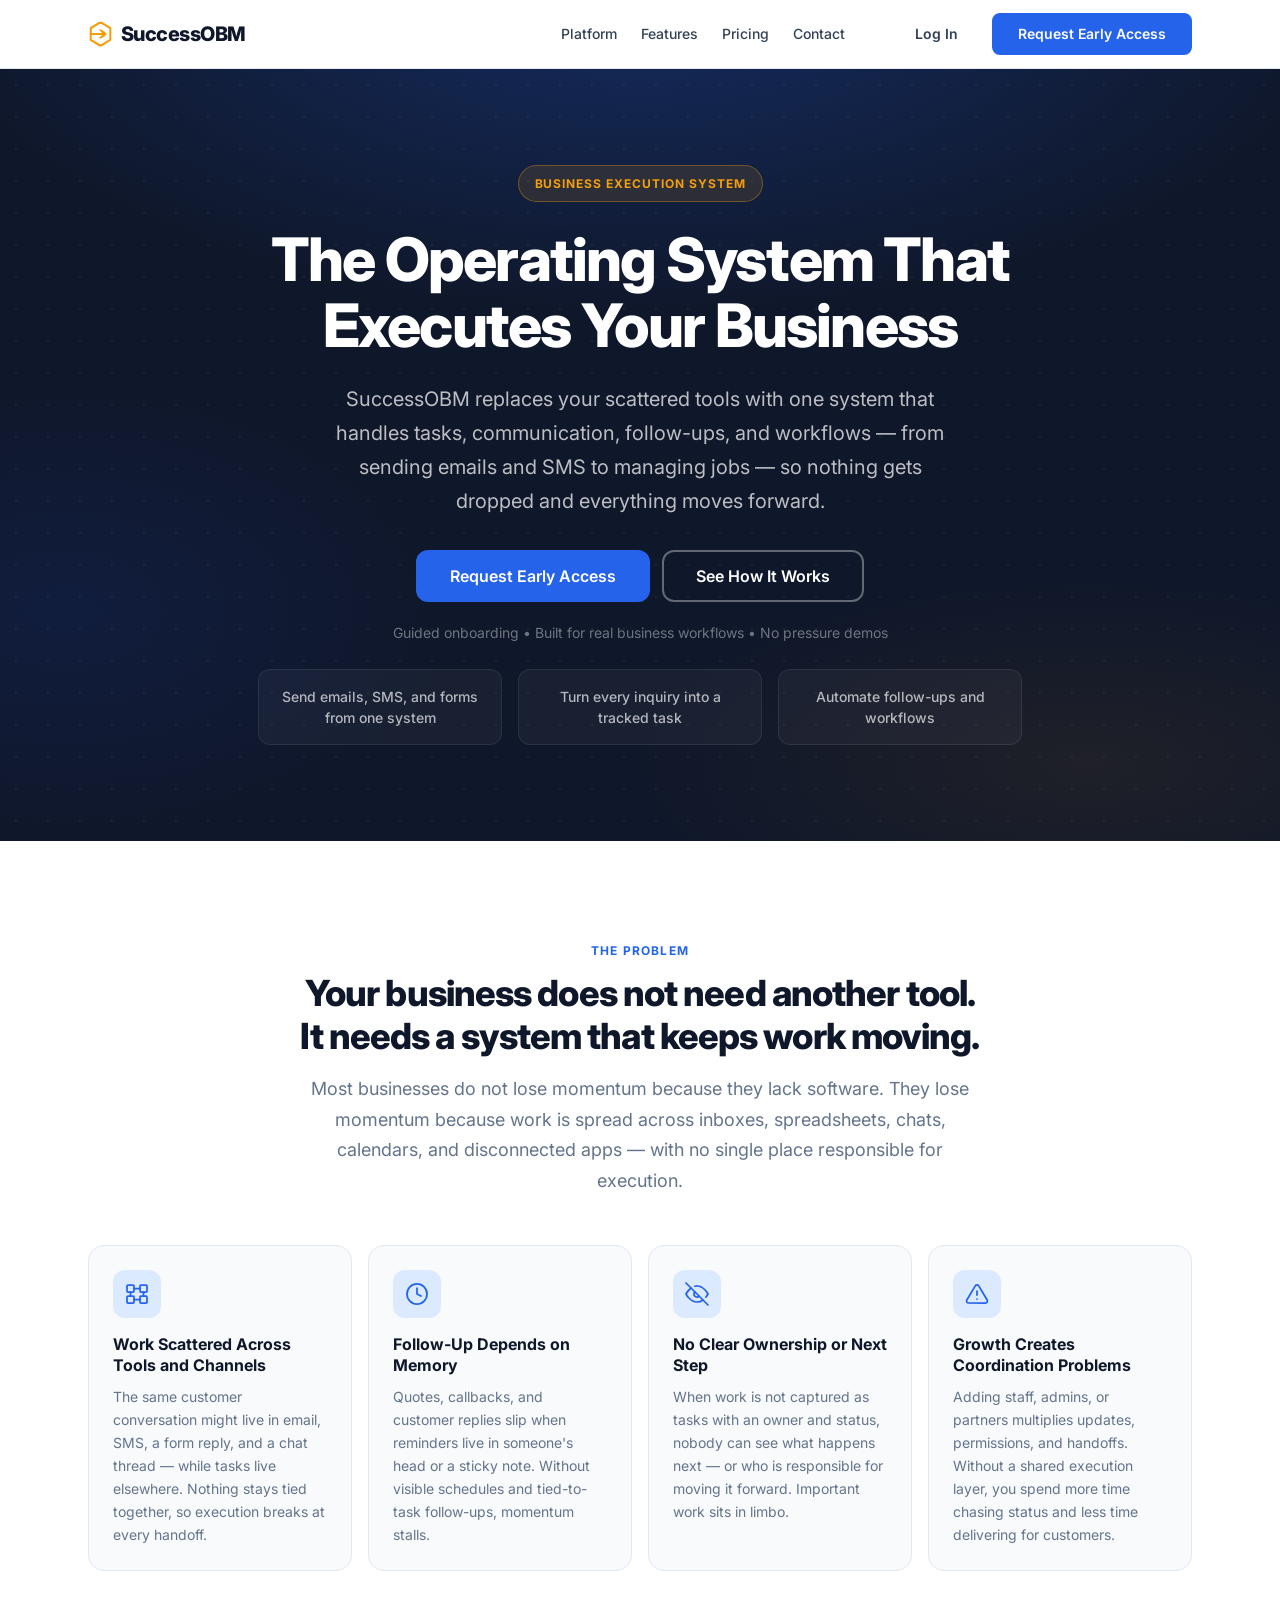
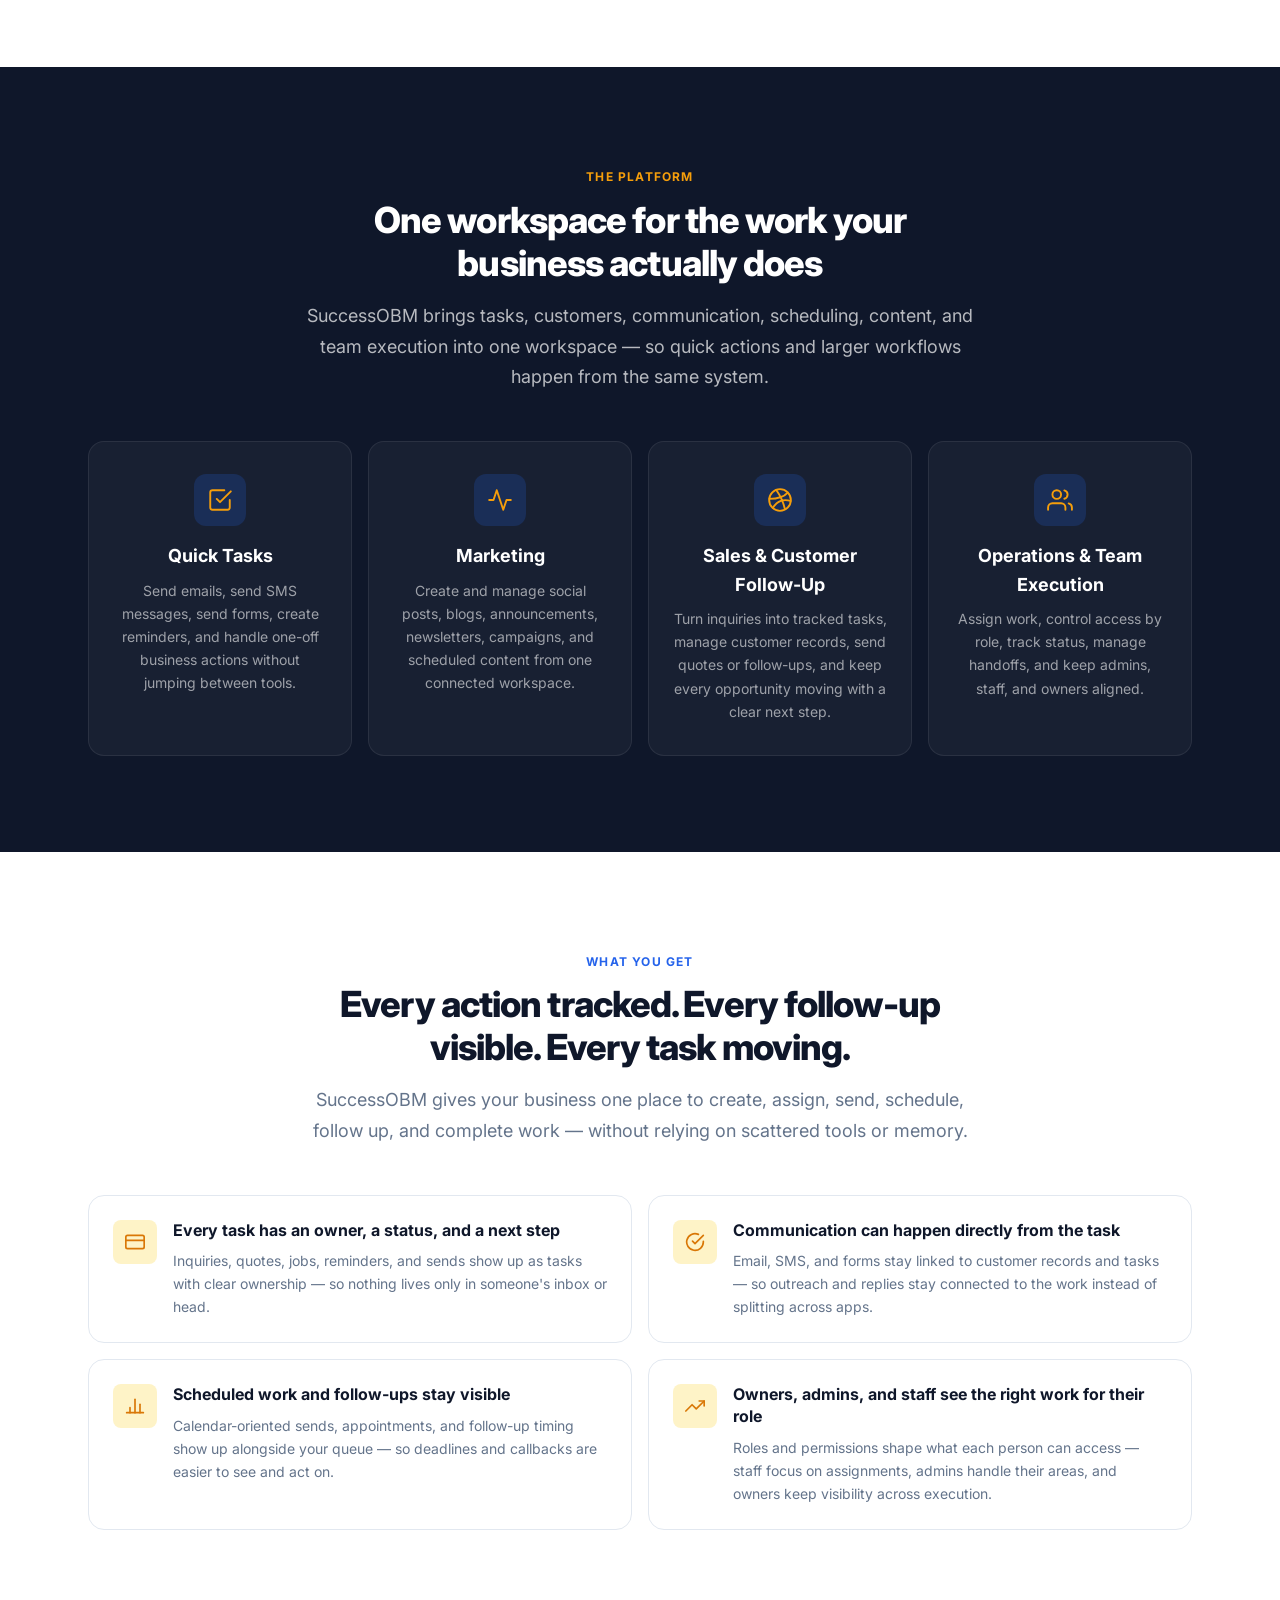
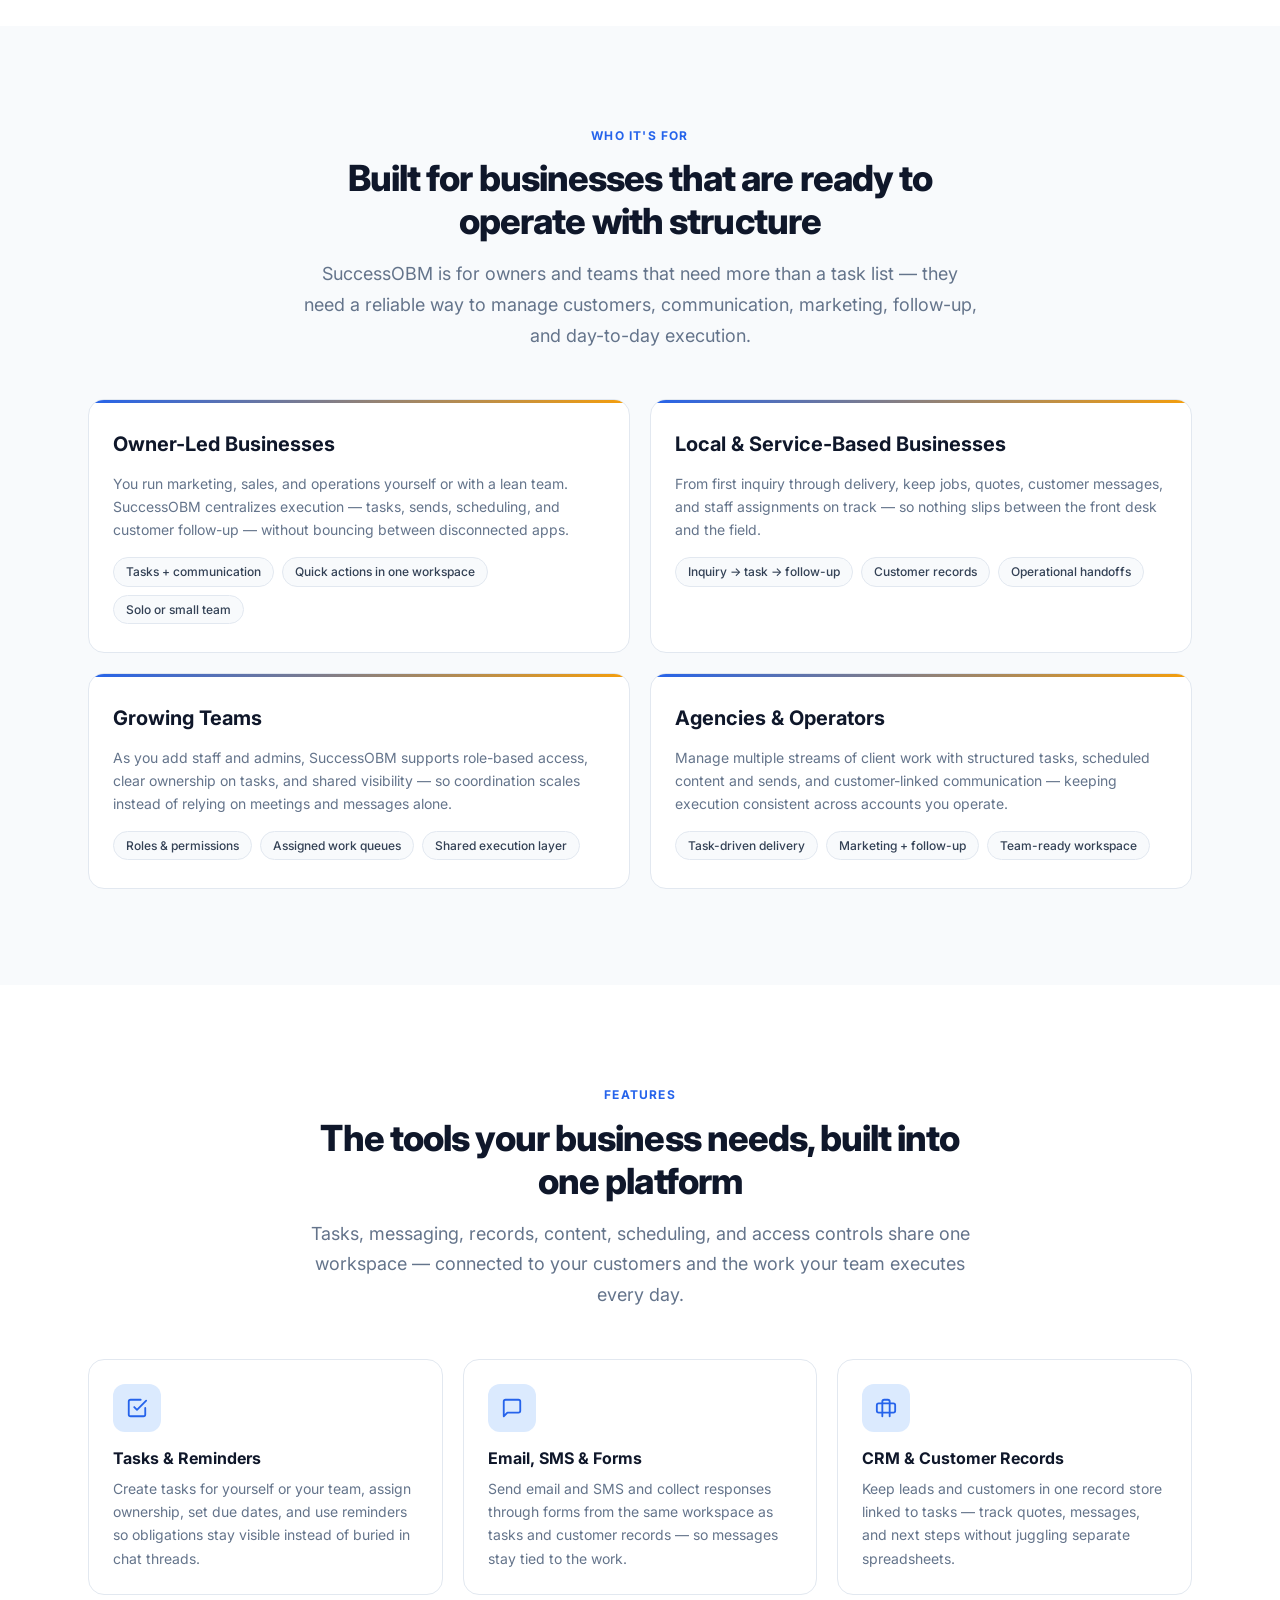
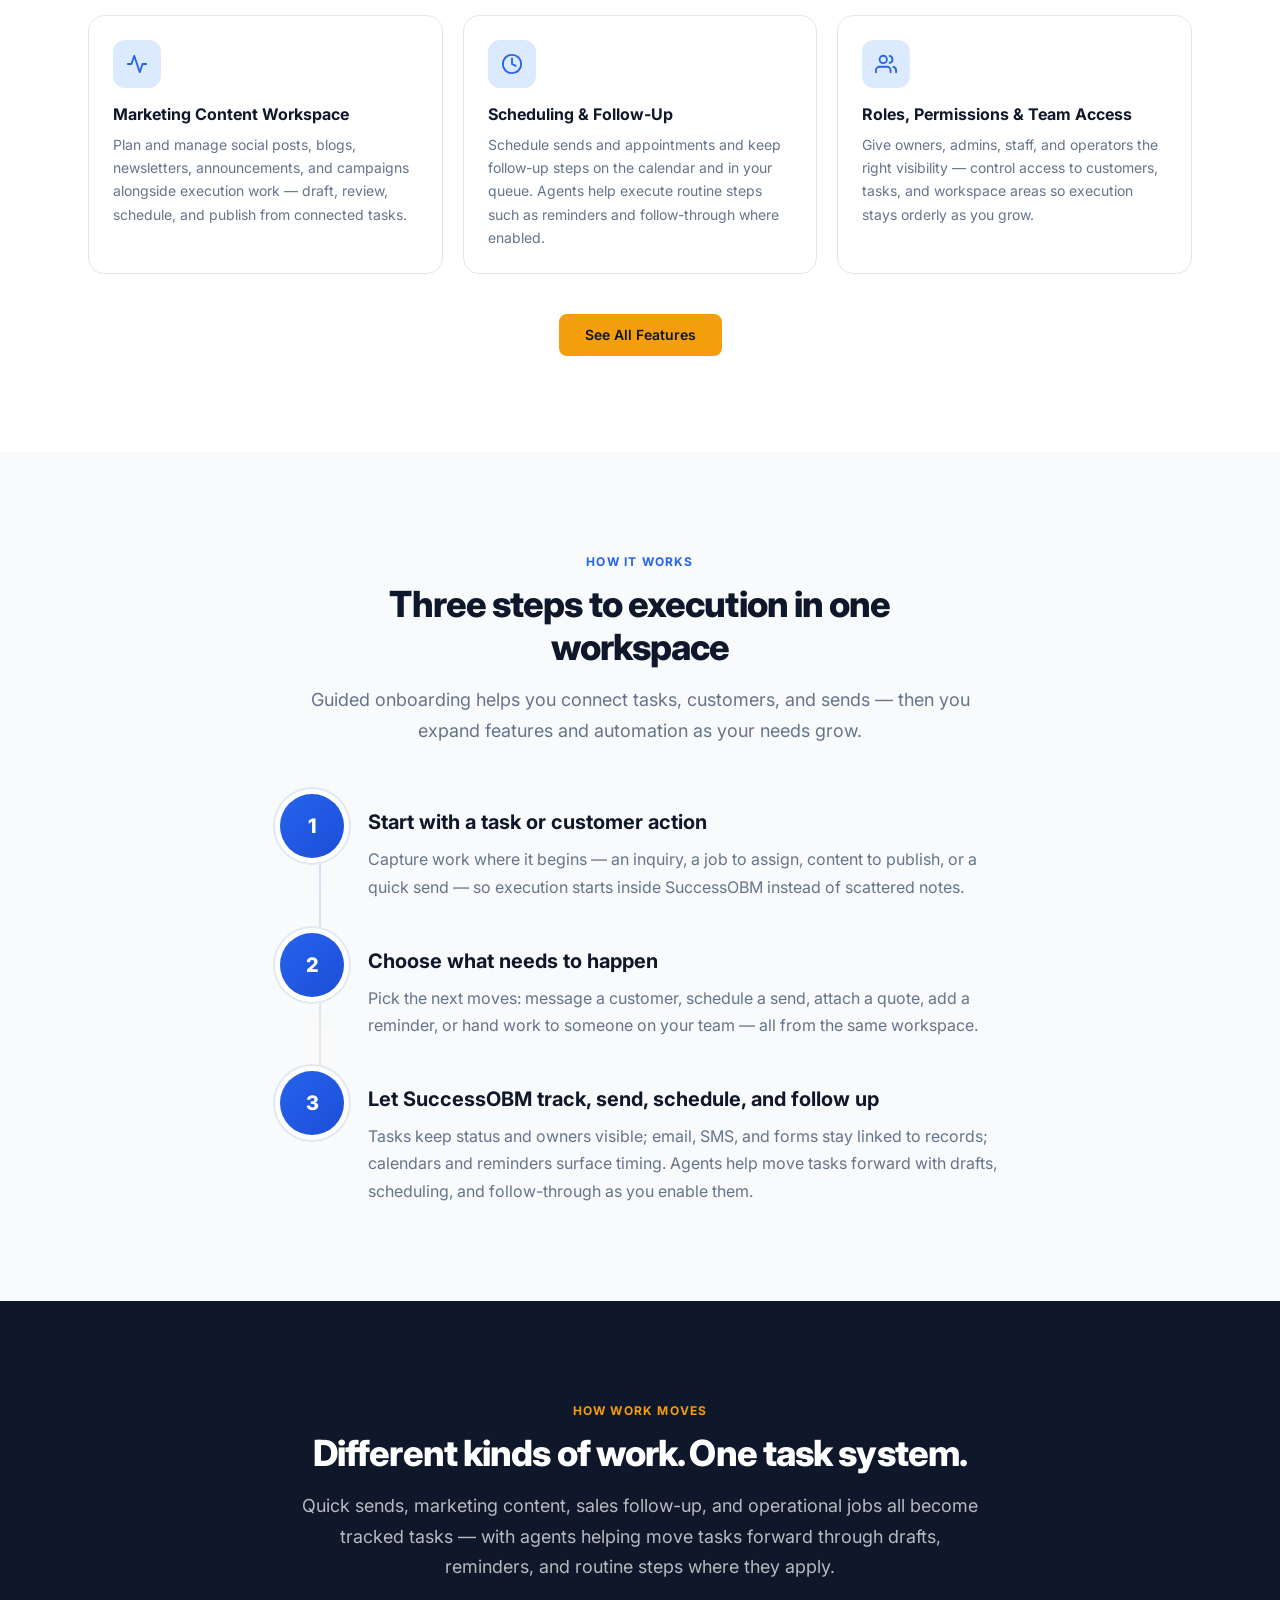
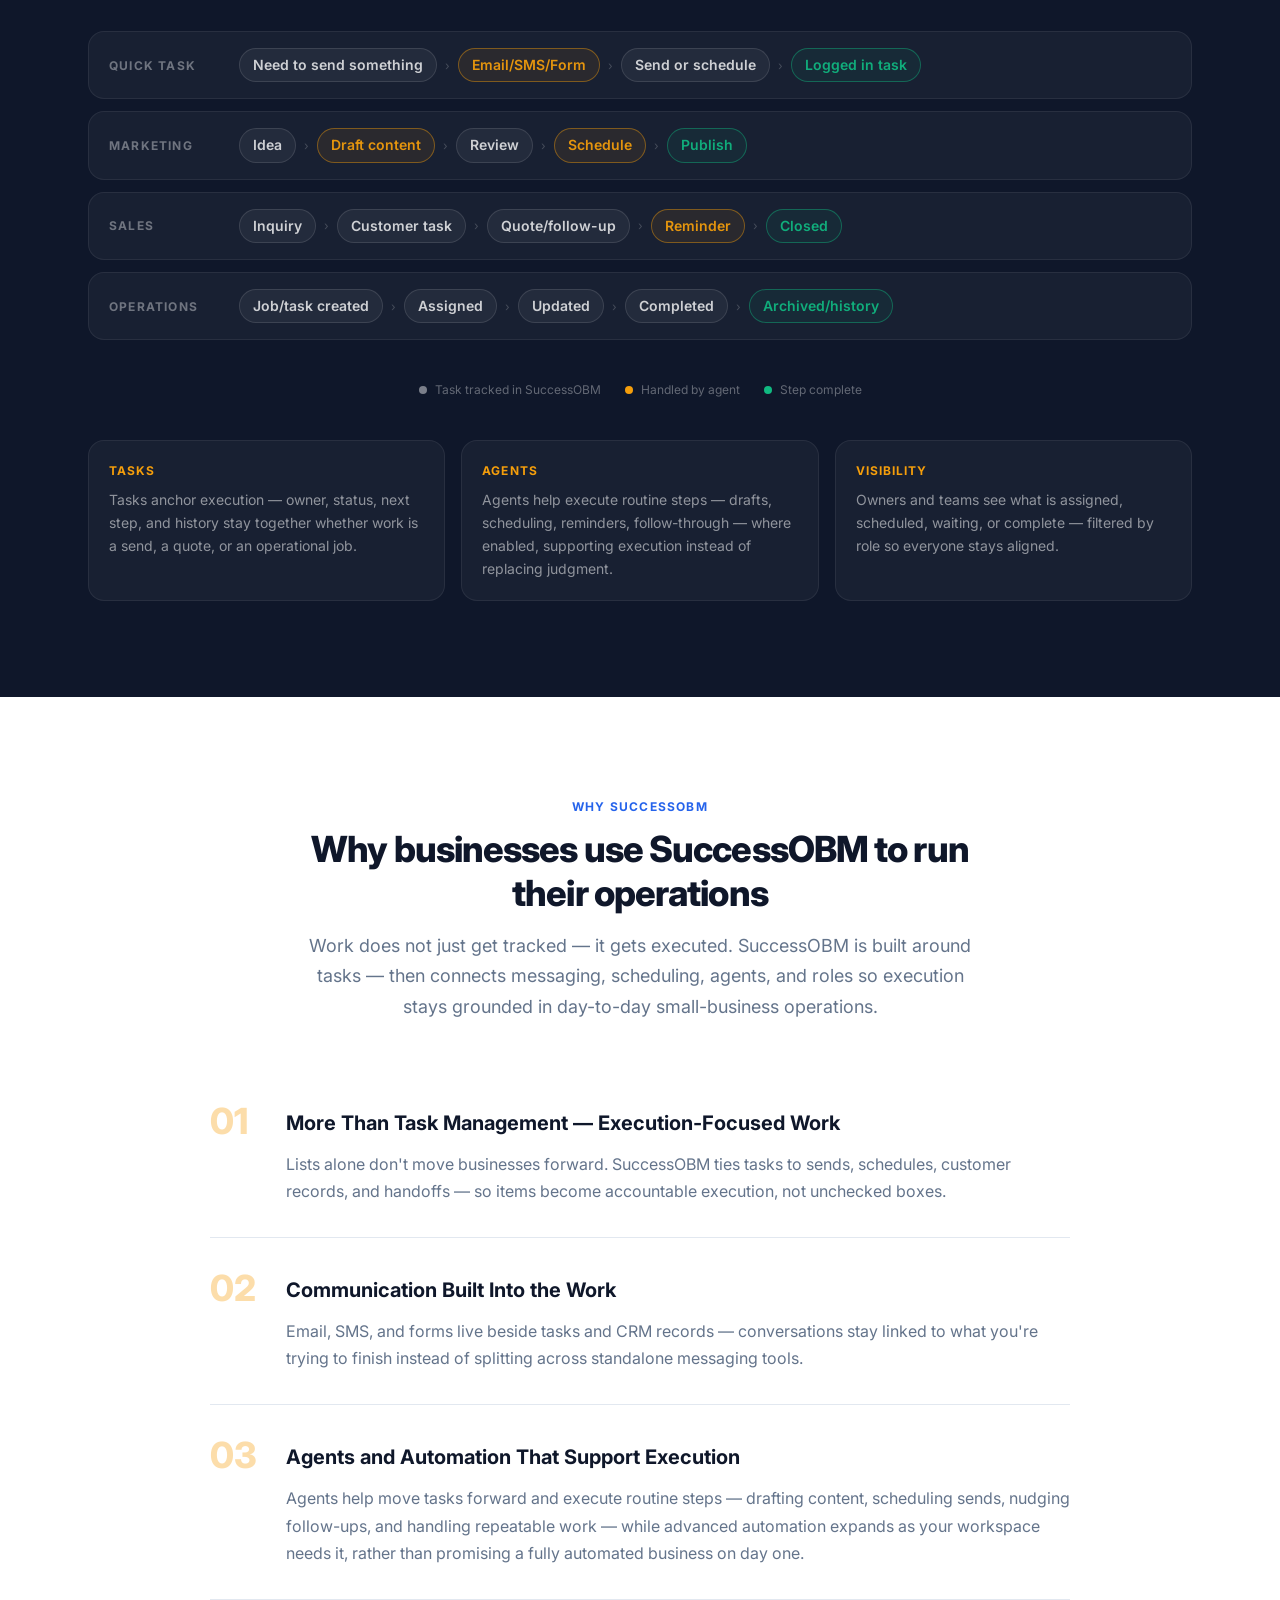
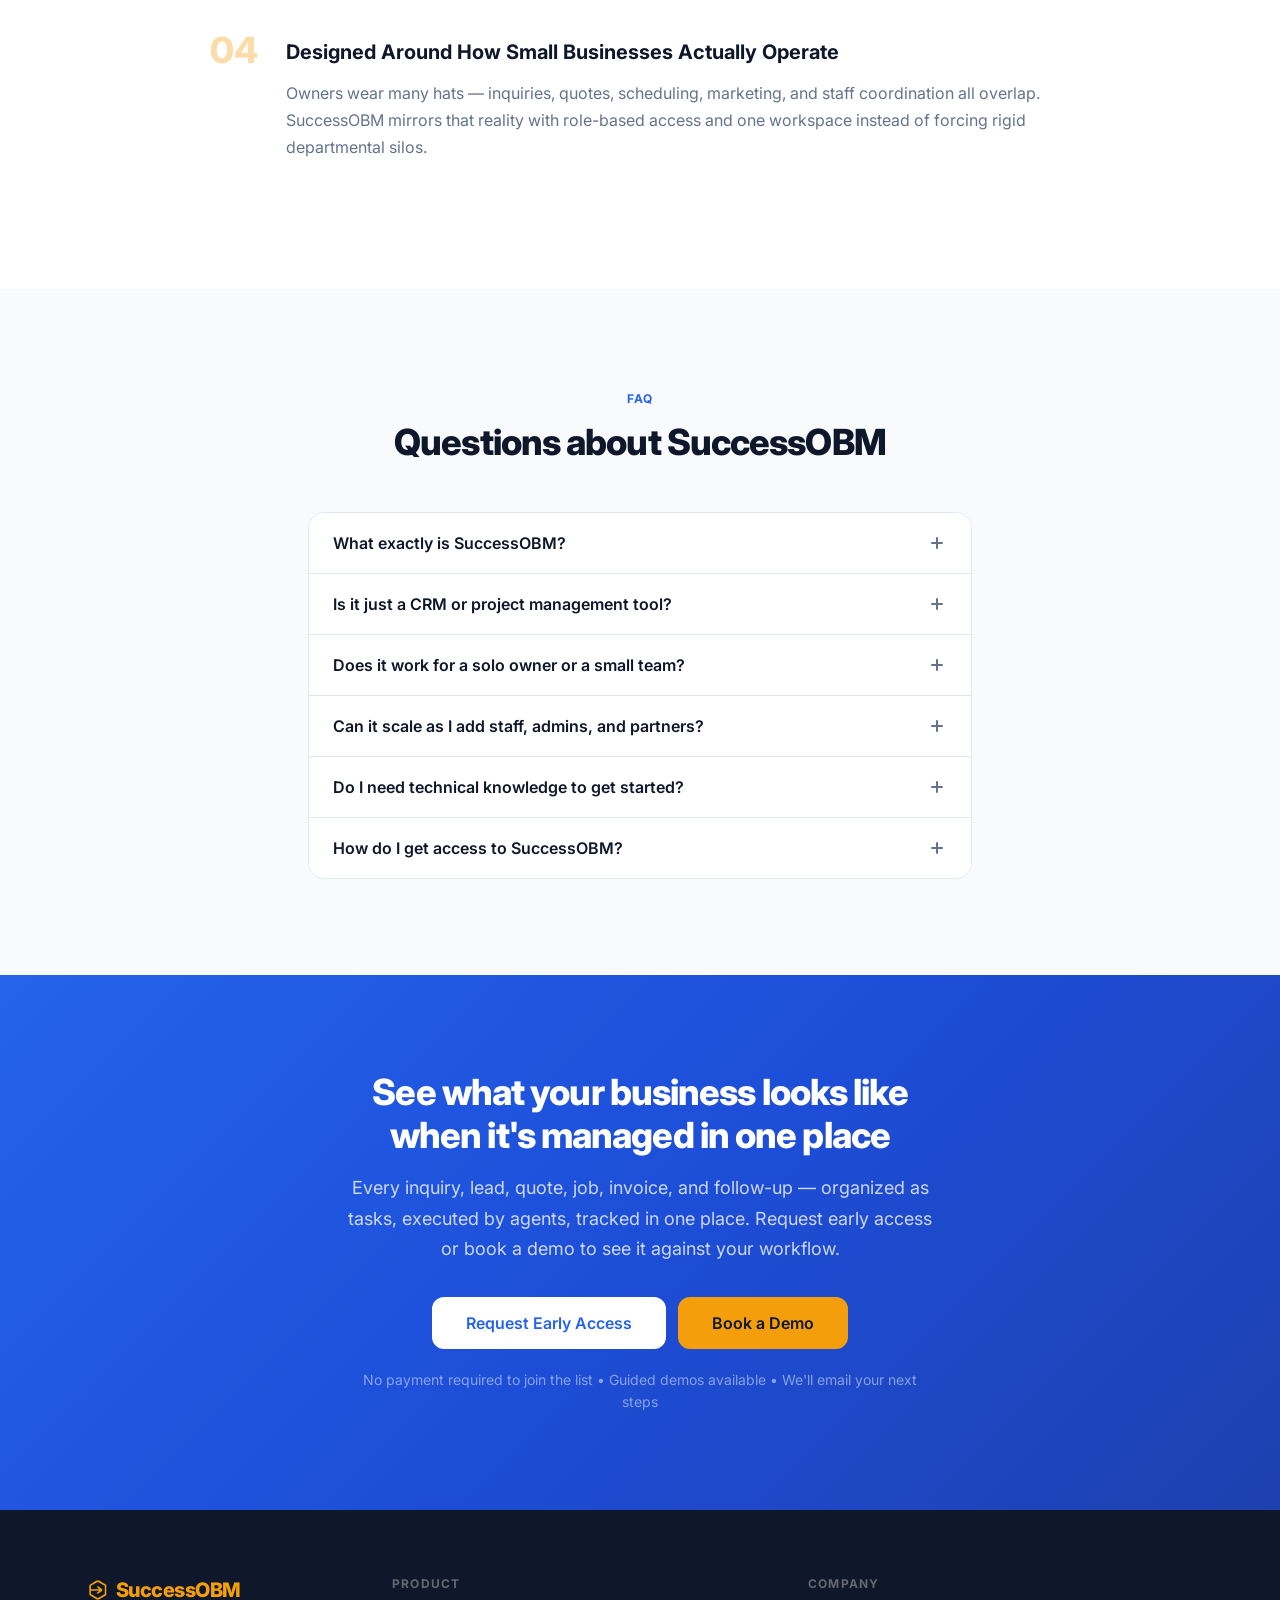
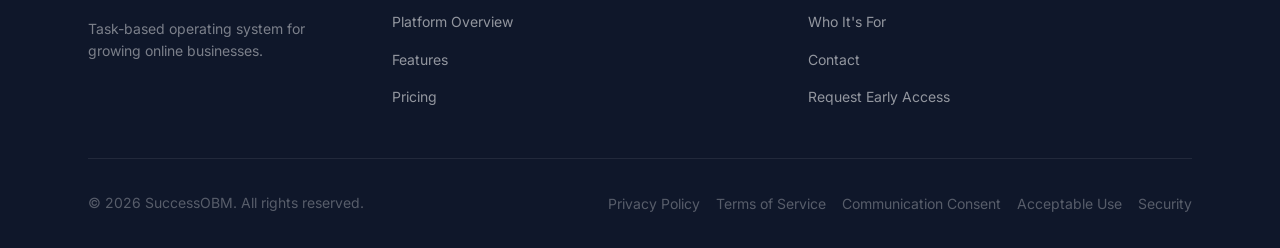
==== index.html @ da23707f "Align homepage with business execution positioning" ====
<!DOCTYPE html>
<html lang="en">
<head>
  <meta charset="UTF-8">
  <meta name="viewport" content="width=device-width, initial-scale=1.0">

  <title>SuccessOBM | Business Execution System</title>
  <meta name="description" content="SuccessOBM is a business execution system for growing businesses. Manage tasks, customers, email, SMS, forms, marketing, follow-ups, scheduling, and team workflows in one connected workspace.">
  <meta name="robots" content="index, follow">
  <link rel="canonical" href="https://successobm.com/">

  <meta property="og:type"        content="website">
  <meta property="og:site_name"   content="SuccessOBM">
  <meta property="og:url"         content="https://successobm.com/">
  <meta property="og:title"       content="SuccessOBM | Business Execution System">
  <meta property="og:description" content="SuccessOBM is a business execution system for growing businesses. Manage tasks, customers, email, SMS, forms, marketing, follow-ups, scheduling, and team workflows in one connected workspace.">
  <meta property="og:locale"      content="en_US">
  <!-- og:image — add when asset is ready -->
  <!-- <meta property="og:image"     content="https://successobm.com/assets/og-image.png"> -->
  <!-- <meta property="og:image:alt" content="SuccessOBM platform dashboard showing marketing, sales, and operations management"> -->

  <meta name="twitter:card"        content="summary_large_image">
  <meta name="twitter:title"       content="SuccessOBM | Business Execution System">
  <meta name="twitter:description" content="SuccessOBM is a business execution system for growing businesses. Manage tasks, customers, email, SMS, forms, marketing, follow-ups, scheduling, and team workflows in one connected workspace.">

  <script type="application/ld+json">
  {
    "@context": "https://schema.org",
    "@graph": [
      {
        "@type": "Organization",
        "@id": "https://successobm.com/#organization",
        "name": "SuccessOBM",
        "url": "https://successobm.com",
        "description": "Business execution system for growing businesses — tasks, customers, communication, and team workflows in one workspace."
      },
      {
        "@type": "WebSite",
        "@id": "https://successobm.com/#website",
        "url": "https://successobm.com",
        "name": "SuccessOBM",
        "publisher": { "@id": "https://successobm.com/#organization" }
      },
      {
        "@type": "SoftwareApplication",
        "@id": "https://successobm.com/#product",
        "name": "SuccessOBM",
        "url": "https://successobm.com",
        "applicationCategory": "BusinessApplication",
        "operatingSystem": "Web",
        "description": "Business execution system for growing businesses. Tasks, customer records, email, SMS, forms, marketing content, scheduling, follow-up, and role-based team access in one connected workspace.",
        "offers": {
          "@type": "Offer",
          "priceCurrency": "USD",
          "description": "Request early access or book a guided demo. No payment required to submit a request.",
          "availability": "https://schema.org/InStock"
        },
        "publisher": { "@id": "https://successobm.com/#organization" },
        "featureList": [
          "Tasks and Reminders",
          "Email, SMS and Forms",
          "CRM and Customer Records",
          "Marketing Content Workspace",
          "Scheduling and Follow-Up",
          "Roles, Permissions and Team Access"
        ]
      }
    ]
  }
  </script>

  <link rel="preconnect" href="https://fonts.googleapis.com">
  <link rel="preconnect" href="https://fonts.gstatic.com" crossorigin>
  <link href="https://fonts.googleapis.com/css2?family=Inter:wght@400;500;600;700;800&display=swap" rel="stylesheet">

  <link rel="stylesheet" href="css/styles.css">

  <style>
    /* ================================================================
       Homepage — page-specific styles
       ================================================================ */

    /* ---- Workflow example — four area rows ---- */
    .wf-rows {
      display: flex;
      flex-direction: column;
      gap: var(--s-3);
      margin-bottom: var(--s-10);
    }

    .wf-row {
      display: grid;
      grid-template-columns: 1fr;
      gap: var(--s-3);
      background: rgba(255, 255, 255, 0.04);
      border: 1px solid rgba(255, 255, 255, 0.07);
      border-radius: var(--r-xl);
      padding: var(--s-4) var(--s-5);
    }

    @media (min-width: 600px) {
      .wf-row {
        grid-template-columns: 110px 1fr;
        align-items: center;
        gap: var(--s-5);
      }
    }

    .wf-row__area {
      font-size: var(--text-xs);
      font-weight: 700;
      letter-spacing: 0.1em;
      text-transform: uppercase;
      color: rgba(255, 255, 255, 0.38);
    }

    .wf-row__steps {
      display: flex;
      flex-wrap: wrap;
      align-items: center;
      gap: var(--s-2);
    }

    /* Step pills */
    .wf-pill {
      display: inline-flex;
      align-items: center;
      background: rgba(255, 255, 255, 0.05);
      border: 1px solid rgba(255, 255, 255, 0.11);
      border-radius: var(--r-full);
      padding: 5px 13px;
      font-size: var(--text-sm);
      font-weight: 600;
      color: rgba(255, 255, 255, 0.78);
      white-space: nowrap;
    }

    /* Agent-handled steps — gold */
    .wf-pill--agent {
      border-color: rgba(245, 158, 11, 0.42);
      background: rgba(245, 158, 11, 0.08);
      color: rgba(245, 158, 11, 0.92);
    }

    /* Completion step — green */
    .wf-pill--complete {
      border-color: rgba(16, 185, 129, 0.42);
      background: rgba(16, 185, 129, 0.07);
      color: rgba(16, 185, 129, 0.92);
    }

    /* Arrow separators */
    .wf-arrow {
      color: rgba(255, 255, 255, 0.2);
      font-size: 12px;
      flex-shrink: 0;
      user-select: none;
    }

    /* Legend row */
    .wf-legend {
      display: flex;
      flex-wrap: wrap;
      gap: var(--s-6);
      justify-content: center;
      margin-bottom: var(--s-10);
    }
    .wf-legend-item {
      display: flex;
      align-items: center;
      gap: var(--s-2);
      font-size: var(--text-xs);
      color: rgba(255, 255, 255, 0.35);
    }
    .wf-legend-dot {
      width: 8px;
      height: 8px;
      border-radius: 50%;
      flex-shrink: 0;
    }

    /* Three callout notes */
    .wf-notes {
      display: grid;
      grid-template-columns: 1fr;
      gap: var(--s-4);
    }
    @media (min-width: 640px) {
      .wf-notes { grid-template-columns: repeat(3, 1fr); }
    }
    .wf-note {
      background: rgba(255, 255, 255, 0.04);
      border: 1px solid rgba(255, 255, 255, 0.07);
      border-radius: var(--r-xl);
      padding: var(--s-5);
    }
    .wf-note__label {
      font-size: var(--text-xs);
      font-weight: 700;
      letter-spacing: 0.09em;
      text-transform: uppercase;
      color: var(--c-accent);
      margin-bottom: var(--s-2);
    }
    .wf-note__body {
      font-size: var(--text-sm);
      color: rgba(255, 255, 255, 0.52);
      line-height: 1.65;
    }

    /* Hero — key benefit strip */
    .hero-benefits {
      list-style: none;
      margin: var(--s-6) 0 0;
      padding: 0;
      display: flex;
      flex-direction: column;
      gap: var(--s-3);
      text-align: center;
    }

    .hero-benefits__item {
      font-size: var(--text-sm);
      font-weight: 500;
      color: rgba(255, 255, 255, 0.68);
      line-height: 1.5;
      padding: var(--s-4) var(--s-5);
      background: rgba(255, 255, 255, 0.04);
      border: 1px solid rgba(255, 255, 255, 0.08);
      border-radius: var(--r-lg);
    }

    @media (min-width: 768px) {
      .hero-benefits {
        flex-direction: row;
        flex-wrap: wrap;
        justify-content: center;
        gap: var(--s-4);
      }

      .hero-benefits__item {
        flex: 1 1 0;
        min-width: min(100%, 200px);
        max-width: 280px;
      }
    }

    @media (prefers-reduced-motion: no-preference) {
      .hero-benefits {
        animation-delay: 400ms;
      }
    }
  </style>
</head>
<body>

  <a class="skip-link" href="#main-content">Skip to main content</a>

  <header class="site-header" role="banner">
    <nav class="nav container" aria-label="Main navigation">
      <a href="/" class="nav__logo" aria-label="SuccessOBM — go to homepage">
        <svg class="nav__logo-icon" xmlns="http://www.w3.org/2000/svg" viewBox="98 72 122 137" aria-hidden="true" focusable="false">
          <path fill="currentColor" d="M164.08,80.65l3.98,1.11c14.44,8.84,28.86,17.67,43.26,26.48l.69,1.75v60.94l-.68,1.75-44.98,27.75c-3.71.82-10.62,1.42-14.09-.03l-45.69-28.25c-.51-20.93-.52-42.63-.01-63.58l43.95-26.81,3.98-1.1h9.59ZM167.05,145.61c-4.42-.01-8.16-.25-12.38-.29l-38.52-.4.02,20.93,39.08,23.59c3.01.23,5.64.26,8.59-.03l38.57-23.69v-51.09s-38.41-22.59-38.41-22.59l-9.06-.13-38.18,22.67-.31,20.8,50.54-.06-16.31-16.72,12.6-.04,23.98,16.66-.04,9.84-24.3,16.86c-4.16-.2-7.86.43-12.13-.38,5.96-6.66,10.46-9.46,16.27-15.95Z"/>
        </svg>
        <span class="nav__logo-text">SuccessOBM</span>
      </a>

      <button
        class="nav__toggle"
        aria-expanded="false"
        aria-controls="nav-menu"
        aria-label="Toggle navigation menu"
      >
        <span class="nav__toggle-bar"></span>
        <span class="nav__toggle-bar"></span>
        <span class="nav__toggle-bar"></span>
      </button>

      <div class="nav__menu" id="nav-menu">
        <ul class="nav__list" role="list">
          <li><a href="/platform" class="nav__link">Platform</a></li>
          <li><a href="/features" class="nav__link">Features</a></li>
          <li><a href="/pricing"  class="nav__link">Pricing</a></li>
          <li><a href="/contact"  class="nav__link">Contact</a></li>
        </ul>
        <div class="nav__actions">
          <a href="https://app.successobm.com/login"  class="btn btn--ghost">Log In</a>
          <a href="/waitlist/" class="btn btn--primary">Request Early Access</a>
        </div>
      </div>
    </nav>
  </header>

  <main id="main-content">

    <!-- ============================================================
         1. HERO
         One H1 — keyword-forward, audience-broad, above-fold CTA.
         "solopreneurs" not used in headline per positioning brief.
         ============================================================ -->
    <section class="hero" id="hero" aria-labelledby="hero-heading">
      <div class="hero__bg" aria-hidden="true"></div>
      <div class="container hero__inner">
        <div class="hero__badge" aria-label="Product category">
          Business Execution System
        </div>
        <h1 class="hero__headline" id="hero-heading">
          The Operating System That Executes Your Business
        </h1>
        <p class="hero__subheadline">
          SuccessOBM replaces your scattered tools with one system that handles tasks, communication, follow-ups, and workflows — from sending emails and SMS to managing jobs — so nothing gets dropped and everything moves forward.
        </p>
        <div class="hero__actions">
          <a href="/waitlist/"       class="btn btn--primary btn--lg">Request Early Access</a>
          <a href="#how-it-works" class="btn btn--outline-light btn--lg">See How It Works</a>
        </div>
        <p class="hero__note">Guided onboarding &bull; Built for real business workflows &bull; No pressure demos</p>
        <ul class="hero-benefits" role="list" aria-label="What SuccessOBM helps you do">
          <li class="hero-benefits__item">Send emails, SMS, and forms from one system</li>
          <li class="hero-benefits__item">Turn every inquiry into a tracked task</li>
          <li class="hero-benefits__item">Automate follow-ups and workflows</li>
        </ul>
      </div>
    </section>


    <!-- ============================================================
         2. PROBLEM STATEMENT
         ============================================================ -->
    <section class="section section--light" id="problem" aria-labelledby="problem-heading">
      <div class="container">
        <div class="section-header section-header--centered">
          <p class="section-eyebrow">The Problem</p>
          <h2 class="section-title" id="problem-heading">
            Your business does not need another tool. It needs a system that keeps work moving.
          </h2>
          <p class="section-lead">
            Most businesses do not lose momentum because they lack software. They lose momentum because work is spread across inboxes, spreadsheets, chats, calendars, and disconnected apps — with no single place responsible for execution.
          </p>
        </div>
        <ul class="pain-grid" role="list">
          <li class="pain-card">
            <div class="pain-card__icon" aria-hidden="true">
              <svg width="24" height="24" viewBox="0 0 24 24" fill="none" stroke="currentColor" stroke-width="1.75" stroke-linecap="round" stroke-linejoin="round"><rect x="2" y="3" width="7" height="7" rx="1"/><rect x="15" y="3" width="7" height="7" rx="1"/><rect x="2" y="14" width="7" height="7" rx="1"/><rect x="15" y="14" width="7" height="7" rx="1"/><line x1="9" y1="6.5" x2="15" y2="6.5"/><line x1="9" y1="17.5" x2="15" y2="17.5"/><line x1="5.5" y1="10" x2="5.5" y2="14"/><line x1="18.5" y1="10" x2="18.5" y2="14"/></svg>
            </div>
            <h3 class="pain-card__title">Work Scattered Across Tools and Channels</h3>
            <p class="pain-card__body">The same customer conversation might live in email, SMS, a form reply, and a chat thread — while tasks live elsewhere. Nothing stays tied together, so execution breaks at every handoff.</p>
          </li>
          <li class="pain-card">
            <div class="pain-card__icon" aria-hidden="true">
              <svg width="24" height="24" viewBox="0 0 24 24" fill="none" stroke="currentColor" stroke-width="1.75" stroke-linecap="round" stroke-linejoin="round"><circle cx="12" cy="12" r="10"/><polyline points="12 6 12 12 16 14"/></svg>
            </div>
            <h3 class="pain-card__title">Follow-Up Depends on Memory</h3>
            <p class="pain-card__body">Quotes, callbacks, and customer replies slip when reminders live in someone's head or a sticky note. Without visible schedules and tied-to-task follow-ups, momentum stalls.</p>
          </li>
          <li class="pain-card">
            <div class="pain-card__icon" aria-hidden="true">
              <svg width="24" height="24" viewBox="0 0 24 24" fill="none" stroke="currentColor" stroke-width="1.75" stroke-linecap="round" stroke-linejoin="round"><path d="M17.94 17.94A10.07 10.07 0 0 1 12 20c-7 0-11-8-11-8a18.45 18.45 0 0 1 5.06-5.94M9.9 4.24A9.12 9.12 0 0 1 12 4c7 0 11 8 11 8a18.5 18.5 0 0 1-2.16 3.19m-6.72-1.07a3 3 0 1 1-4.24-4.24"/><line x1="1" y1="1" x2="23" y2="23"/></svg>
            </div>
            <h3 class="pain-card__title">No Clear Ownership or Next Step</h3>
            <p class="pain-card__body">When work is not captured as tasks with an owner and status, nobody can see what happens next — or who is responsible for moving it forward. Important work sits in limbo.</p>
          </li>
          <li class="pain-card">
            <div class="pain-card__icon" aria-hidden="true">
              <svg width="24" height="24" viewBox="0 0 24 24" fill="none" stroke="currentColor" stroke-width="1.75" stroke-linecap="round" stroke-linejoin="round"><path d="M10.29 3.86L1.82 18a2 2 0 0 0 1.71 3h16.94a2 2 0 0 0 1.71-3L13.71 3.86a2 2 0 0 0-3.42 0z"/><line x1="12" y1="9" x2="12" y2="13"/><line x1="12" y1="17" x2="12.01" y2="17"/></svg>
            </div>
            <h3 class="pain-card__title">Growth Creates Coordination Problems</h3>
            <p class="pain-card__body">Adding staff, admins, or partners multiplies updates, permissions, and handoffs. Without a shared execution layer, you spend more time chasing status and less time delivering for customers.</p>
          </li>
        </ul>
      </div>
    </section>


    <!-- ============================================================
         3. WHAT SUCCESSOBM MANAGES
         Four business pillars — marketing, sales, operations, team.
         ============================================================ -->
    <section class="section section--dark" id="platform" aria-labelledby="platform-heading">
      <div class="container">
        <div class="section-header section-header--centered section-header--on-dark">
          <p class="section-eyebrow section-eyebrow--accent">The Platform</p>
          <h2 class="section-title" id="platform-heading">
            One workspace for the work your business actually does
          </h2>
          <p class="section-lead">
            SuccessOBM brings tasks, customers, communication, scheduling, content, and team execution into one workspace — so quick actions and larger workflows happen from the same system.
          </p>
        </div>
        <ul class="pillar-grid" role="list">
          <li class="pillar">
            <div class="pillar__icon" aria-hidden="true">
              <svg width="26" height="26" viewBox="0 0 24 24" fill="none" stroke="currentColor" stroke-width="1.75" stroke-linecap="round" stroke-linejoin="round"><polyline points="9 11 12 14 22 4"/><path d="M21 12v7a2 2 0 0 1-2 2H5a2 2 0 0 1-2-2V5a2 2 0 0 1 2-2h11"/></svg>
            </div>
            <h3 class="pillar__title">Quick Tasks</h3>
            <p class="pillar__body">Send emails, send SMS messages, send forms, create reminders, and handle one-off business actions without jumping between tools.</p>
          </li>
          <li class="pillar">
            <div class="pillar__icon" aria-hidden="true">
              <svg width="26" height="26" viewBox="0 0 24 24" fill="none" stroke="currentColor" stroke-width="1.75" stroke-linecap="round" stroke-linejoin="round"><path d="M22 12h-4l-3 9L9 3l-3 9H2"/></svg>
            </div>
            <h3 class="pillar__title">Marketing</h3>
            <p class="pillar__body">Create and manage social posts, blogs, announcements, newsletters, campaigns, and scheduled content from one connected workspace.</p>
          </li>
          <li class="pillar">
            <div class="pillar__icon" aria-hidden="true">
              <svg width="26" height="26" viewBox="0 0 24 24" fill="none" stroke="currentColor" stroke-width="1.75" stroke-linecap="round" stroke-linejoin="round"><circle cx="12" cy="12" r="10"/><path d="M8.56 2.75c4.37 6.03 6.02 9.42 8.03 17.72m2.54-15.38c-3.72 4.35-8.94 5.66-16.88 5.85m19.5 1.9c-3.5-.93-6.63-.82-8.94 0-2.58.92-5.01 2.86-7.44 6.32"/></svg>
            </div>
            <h3 class="pillar__title">Sales &amp; Customer Follow-Up</h3>
            <p class="pillar__body">Turn inquiries into tracked tasks, manage customer records, send quotes or follow-ups, and keep every opportunity moving with a clear next step.</p>
          </li>
          <li class="pillar">
            <div class="pillar__icon" aria-hidden="true">
              <svg width="26" height="26" viewBox="0 0 24 24" fill="none" stroke="currentColor" stroke-width="1.75" stroke-linecap="round" stroke-linejoin="round"><path d="M17 21v-2a4 4 0 0 0-4-4H5a4 4 0 0 0-4 4v2"/><circle cx="9" cy="7" r="4"/><path d="M23 21v-2a4 4 0 0 0-3-3.87"/><path d="M16 3.13a4 4 0 0 1 0 7.75"/></svg>
            </div>
            <h3 class="pillar__title">Operations &amp; Team Execution</h3>
            <p class="pillar__body">Assign work, control access by role, track status, manage handoffs, and keep admins, staff, and owners aligned.</p>
          </li>
        </ul>
      </div>
    </section>


    <!-- ============================================================
         4. OUTCOMES / BENEFITS
         ============================================================ -->
    <section class="section" id="outcomes" aria-labelledby="outcomes-heading">
      <div class="container">
        <div class="section-header section-header--centered">
          <p class="section-eyebrow">What You Get</p>
          <h2 class="section-title" id="outcomes-heading">
            Every action tracked. Every follow-up visible. Every task moving.
          </h2>
          <p class="section-lead">
            SuccessOBM gives your business one place to create, assign, send, schedule, follow up, and complete work — without relying on scattered tools or memory.
          </p>
        </div>
        <ul class="outcomes-grid" role="list">
          <li class="outcome-item">
            <div class="outcome-item__icon" aria-hidden="true">
              <svg width="20" height="20" viewBox="0 0 24 24" fill="none" stroke="currentColor" stroke-width="2" stroke-linecap="round" stroke-linejoin="round"><rect x="1" y="4" width="22" height="16" rx="2" ry="2"/><line x1="1" y1="10" x2="23" y2="10"/></svg>
            </div>
            <div class="outcome-item__text">
              <h3 class="outcome-item__title">Every task has an owner, a status, and a next step</h3>
              <p class="outcome-item__body">Inquiries, quotes, jobs, reminders, and sends show up as tasks with clear ownership — so nothing lives only in someone's inbox or head.</p>
            </div>
          </li>
          <li class="outcome-item">
            <div class="outcome-item__icon" aria-hidden="true">
              <svg width="20" height="20" viewBox="0 0 24 24" fill="none" stroke="currentColor" stroke-width="2" stroke-linecap="round" stroke-linejoin="round"><path d="M22 11.08V12a10 10 0 1 1-5.93-9.14"/><polyline points="22 4 12 14.01 9 11.01"/></svg>
            </div>
            <div class="outcome-item__text">
              <h3 class="outcome-item__title">Communication can happen directly from the task</h3>
              <p class="outcome-item__body">Email, SMS, and forms stay linked to customer records and tasks — so outreach and replies stay connected to the work instead of splitting across apps.</p>
            </div>
          </li>
          <li class="outcome-item">
            <div class="outcome-item__icon" aria-hidden="true">
              <svg width="20" height="20" viewBox="0 0 24 24" fill="none" stroke="currentColor" stroke-width="2" stroke-linecap="round" stroke-linejoin="round"><line x1="18" y1="20" x2="18" y2="10"/><line x1="12" y1="20" x2="12" y2="4"/><line x1="6"  y1="20" x2="6"  y2="14"/><line x1="2"  y1="20" x2="22" y2="20"/></svg>
            </div>
            <div class="outcome-item__text">
              <h3 class="outcome-item__title">Scheduled work and follow-ups stay visible</h3>
              <p class="outcome-item__body">Calendar-oriented sends, appointments, and follow-up timing show up alongside your queue — so deadlines and callbacks are easier to see and act on.</p>
            </div>
          </li>
          <li class="outcome-item">
            <div class="outcome-item__icon" aria-hidden="true">
              <svg width="20" height="20" viewBox="0 0 24 24" fill="none" stroke="currentColor" stroke-width="2" stroke-linecap="round" stroke-linejoin="round"><polyline points="23 6 13.5 15.5 8.5 10.5 1 18"/><polyline points="17 6 23 6 23 12"/></svg>
            </div>
            <div class="outcome-item__text">
              <h3 class="outcome-item__title">Owners, admins, and staff see the right work for their role</h3>
              <p class="outcome-item__body">Roles and permissions shape what each person can access — staff focus on assignments, admins handle their areas, and owners keep visibility across execution.</p>
            </div>
          </li>
        </ul>
      </div>
    </section>


    <!-- ============================================================
         5. WHO IT'S FOR / GROWTH & ROLES
         Moved before Features per brief section order.
         Covers owner-led → staff → admins → scale.
         ============================================================ -->
    <section class="section section--surface" id="who-its-for" aria-labelledby="who-heading">
      <div class="container">
        <div class="section-header section-header--centered">
          <p class="section-eyebrow">Who It's For</p>
          <h2 class="section-title" id="who-heading">
            Built for businesses that are ready to operate with structure
          </h2>
          <p class="section-lead">
            SuccessOBM is for owners and teams that need more than a task list — they need a reliable way to manage customers, communication, marketing, follow-up, and day-to-day execution.
          </p>
        </div>
        <ul class="audience-grid" role="list">
          <li class="audience-card">
            <h3 class="audience-card__title">Owner-Led Businesses</h3>
            <p class="audience-card__body">You run marketing, sales, and operations yourself or with a lean team. SuccessOBM centralizes execution — tasks, sends, scheduling, and customer follow-up — without bouncing between disconnected apps.</p>
            <ul class="audience-card__tags" aria-label="Key use cases">
              <li>Tasks + communication</li>
              <li>Quick actions in one workspace</li>
              <li>Solo or small team</li>
            </ul>
          </li>
          <li class="audience-card">
            <h3 class="audience-card__title">Local &amp; Service-Based Businesses</h3>
            <p class="audience-card__body">From first inquiry through delivery, keep jobs, quotes, customer messages, and staff assignments on track — so nothing slips between the front desk and the field.</p>
            <ul class="audience-card__tags" aria-label="Key use cases">
              <li>Inquiry → task → follow-up</li>
              <li>Customer records</li>
              <li>Operational handoffs</li>
            </ul>
          </li>
          <li class="audience-card">
            <h3 class="audience-card__title">Growing Teams</h3>
            <p class="audience-card__body">As you add staff and admins, SuccessOBM supports role-based access, clear ownership on tasks, and shared visibility — so coordination scales instead of relying on meetings and messages alone.</p>
            <ul class="audience-card__tags" aria-label="Key use cases">
              <li>Roles &amp; permissions</li>
              <li>Assigned work queues</li>
              <li>Shared execution layer</li>
            </ul>
          </li>
          <li class="audience-card">
            <h3 class="audience-card__title">Agencies &amp; Operators</h3>
            <p class="audience-card__body">Manage multiple streams of client work with structured tasks, scheduled content and sends, and customer-linked communication — keeping execution consistent across accounts you operate.</p>
            <ul class="audience-card__tags" aria-label="Key use cases">
              <li>Task-driven delivery</li>
              <li>Marketing + follow-up</li>
              <li>Team-ready workspace</li>
            </ul>
          </li>
        </ul>
      </div>
    </section>


    <!-- ============================================================
         6. CORE FEATURES
         Business-function framing — not generic SaaS feature list.
         ============================================================ -->
    <section class="section" id="features" aria-labelledby="features-heading">
      <div class="container">
        <div class="section-header section-header--centered">
          <p class="section-eyebrow">Features</p>
          <h2 class="section-title" id="features-heading">
            The tools your business needs, built into one platform
          </h2>
          <p class="section-lead">
            Tasks, messaging, records, content, scheduling, and access controls share one workspace — connected to your customers and the work your team executes every day.
          </p>
        </div>
        <ul class="features-grid" role="list">
          <li class="feature-card">
            <div class="feature-card__icon" aria-hidden="true">
              <svg width="22" height="22" viewBox="0 0 24 24" fill="none" stroke="currentColor" stroke-width="2" stroke-linecap="round" stroke-linejoin="round"><polyline points="9 11 12 14 22 4"/><path d="M21 12v7a2 2 0 0 1-2 2H5a2 2 0 0 1-2-2V5a2 2 0 0 1 2-2h11"/></svg>
            </div>
            <h3 class="feature-card__title">Tasks &amp; Reminders</h3>
            <p class="feature-card__body">Create tasks for yourself or your team, assign ownership, set due dates, and use reminders so obligations stay visible instead of buried in chat threads.</p>
          </li>
          <li class="feature-card">
            <div class="feature-card__icon" aria-hidden="true">
              <svg width="22" height="22" viewBox="0 0 24 24" fill="none" stroke="currentColor" stroke-width="2" stroke-linecap="round" stroke-linejoin="round"><path d="M21 15a2 2 0 0 1-2 2H7l-4 4V5a2 2 0 0 1 2-2h14a2 2 0 0 1 2 2z"/></svg>
            </div>
            <h3 class="feature-card__title">Email, SMS &amp; Forms</h3>
            <p class="feature-card__body">Send email and SMS and collect responses through forms from the same workspace as tasks and customer records — so messages stay tied to the work.</p>
          </li>
          <li class="feature-card">
            <div class="feature-card__icon" aria-hidden="true">
              <svg width="22" height="22" viewBox="0 0 24 24" fill="none" stroke="currentColor" stroke-width="2" stroke-linecap="round" stroke-linejoin="round"><path d="M20 7H4a2 2 0 0 0-2 2v6a2 2 0 0 0 2 2h16a2 2 0 0 0 2-2V9a2 2 0 0 0-2-2z"/><path d="M16 21V5a2 2 0 0 0-2-2h-4a2 2 0 0 0-2 2v16"/></svg>
            </div>
            <h3 class="feature-card__title">CRM &amp; Customer Records</h3>
            <p class="feature-card__body">Keep leads and customers in one record store linked to tasks — track quotes, messages, and next steps without juggling separate spreadsheets.</p>
          </li>
          <li class="feature-card">
            <div class="feature-card__icon" aria-hidden="true">
              <svg width="22" height="22" viewBox="0 0 24 24" fill="none" stroke="currentColor" stroke-width="2" stroke-linecap="round" stroke-linejoin="round"><path d="M22 12h-4l-3 9L9 3l-3 9H2"/></svg>
            </div>
            <h3 class="feature-card__title">Marketing Content Workspace</h3>
            <p class="feature-card__body">Plan and manage social posts, blogs, newsletters, announcements, and campaigns alongside execution work — draft, review, schedule, and publish from connected tasks.</p>
          </li>
          <li class="feature-card">
            <div class="feature-card__icon" aria-hidden="true">
              <svg width="22" height="22" viewBox="0 0 24 24" fill="none" stroke="currentColor" stroke-width="2" stroke-linecap="round" stroke-linejoin="round"><circle cx="12" cy="12" r="10"/><polyline points="12 6 12 12 16 14"/></svg>
            </div>
            <h3 class="feature-card__title">Scheduling &amp; Follow-Up</h3>
            <p class="feature-card__body">Schedule sends and appointments and keep follow-up steps on the calendar and in your queue. Agents help execute routine steps such as reminders and follow-through where enabled.</p>
          </li>
          <li class="feature-card">
            <div class="feature-card__icon" aria-hidden="true">
              <svg width="22" height="22" viewBox="0 0 24 24" fill="none" stroke="currentColor" stroke-width="2" stroke-linecap="round" stroke-linejoin="round"><path d="M17 21v-2a4 4 0 0 0-4-4H5a4 4 0 0 0-4 4v2"/><circle cx="9" cy="7" r="4"/><path d="M23 21v-2a4 4 0 0 0-3-3.87"/><path d="M16 3.13a4 4 0 0 1 0 7.75"/></svg>
            </div>
            <h3 class="feature-card__title">Roles, Permissions &amp; Team Access</h3>
            <p class="feature-card__body">Give owners, admins, staff, and operators the right visibility — control access to customers, tasks, and workspace areas so execution stays orderly as you grow.</p>
          </li>
        </ul>
        <div class="features-cta">
          <a href="/features" class="btn btn--gold">See All Features</a>
        </div>
      </div>
    </section>


    <!-- ============================================================
         7. HOW IT WORKS
         ============================================================ -->
    <section class="section section--surface" id="how-it-works" aria-labelledby="how-heading">
      <div class="container">
        <div class="section-header section-header--centered">
          <p class="section-eyebrow">How It Works</p>
          <h2 class="section-title" id="how-heading">
            Three steps to execution in one workspace
          </h2>
          <p class="section-lead">
            Guided onboarding helps you connect tasks, customers, and sends — then you expand features and automation as your needs grow.
          </p>
        </div>
        <ol class="steps" aria-label="Three steps to get started with SuccessOBM">
          <li class="step">
            <div class="step__number" aria-hidden="true">1</div>
            <div class="step__content">
              <h3 class="step__title">Start with a task or customer action</h3>
              <p class="step__body">Capture work where it begins — an inquiry, a job to assign, content to publish, or a quick send — so execution starts inside SuccessOBM instead of scattered notes.</p>
            </div>
          </li>
          <li class="step">
            <div class="step__number" aria-hidden="true">2</div>
            <div class="step__content">
              <h3 class="step__title">Choose what needs to happen</h3>
              <p class="step__body">Pick the next moves: message a customer, schedule a send, attach a quote, add a reminder, or hand work to someone on your team — all from the same workspace.</p>
            </div>
          </li>
          <li class="step">
            <div class="step__number" aria-hidden="true">3</div>
            <div class="step__content">
              <h3 class="step__title">Let SuccessOBM track, send, schedule, and follow up</h3>
              <p class="step__body">Tasks keep status and owners visible; email, SMS, and forms stay linked to records; calendars and reminders surface timing. Agents help move tasks forward with drafts, scheduling, and follow-through as you enable them.</p>
            </div>
          </li>
        </ol>
      </div>
    </section>


    <!-- ============================================================
         8. WORKFLOW EXAMPLE
         Quick Task, Marketing, Sales, Operations rows.
         Gold pills = agent-handled. Green = completion step.
         ============================================================ -->
    <section class="section section--dark" id="workflow-example" aria-labelledby="workflow-heading">
      <div class="container">

        <div class="section-header section-header--centered section-header--on-dark">
          <p class="section-eyebrow section-eyebrow--accent">How Work Moves</p>
          <h2 class="section-title" id="workflow-heading">
            Different kinds of work. One task system.
          </h2>
          <p class="section-lead">
            Quick sends, marketing content, sales follow-up, and operational jobs all become tracked tasks — with agents helping move tasks forward through drafts, reminders, and routine steps where they apply.
          </p>
        </div>

        <div class="wf-rows" role="list" aria-label="Workflow examples">

          <!-- Row 1: Quick Task -->
          <div class="wf-row" role="listitem">
            <span class="wf-row__area">Quick Task</span>
            <div class="wf-row__steps" aria-label="Quick task workflow">
              <span class="wf-pill">Need to send something</span>
              <span class="wf-arrow" aria-hidden="true">›</span>
              <span class="wf-pill wf-pill--agent">Email/SMS/Form</span>
              <span class="wf-arrow" aria-hidden="true">›</span>
              <span class="wf-pill">Send or schedule</span>
              <span class="wf-arrow" aria-hidden="true">›</span>
              <span class="wf-pill wf-pill--complete">Logged in task</span>
            </div>
          </div>

          <!-- Row 2: Marketing -->
          <div class="wf-row" role="listitem">
            <span class="wf-row__area">Marketing</span>
            <div class="wf-row__steps" aria-label="Marketing workflow">
              <span class="wf-pill">Idea</span>
              <span class="wf-arrow" aria-hidden="true">›</span>
              <span class="wf-pill wf-pill--agent">Draft content</span>
              <span class="wf-arrow" aria-hidden="true">›</span>
              <span class="wf-pill">Review</span>
              <span class="wf-arrow" aria-hidden="true">›</span>
              <span class="wf-pill wf-pill--agent">Schedule</span>
              <span class="wf-arrow" aria-hidden="true">›</span>
              <span class="wf-pill wf-pill--complete">Publish</span>
            </div>
          </div>

          <!-- Row 3: Sales -->
          <div class="wf-row" role="listitem">
            <span class="wf-row__area">Sales</span>
            <div class="wf-row__steps" aria-label="Sales workflow">
              <span class="wf-pill">Inquiry</span>
              <span class="wf-arrow" aria-hidden="true">›</span>
              <span class="wf-pill">Customer task</span>
              <span class="wf-arrow" aria-hidden="true">›</span>
              <span class="wf-pill">Quote/follow-up</span>
              <span class="wf-arrow" aria-hidden="true">›</span>
              <span class="wf-pill wf-pill--agent">Reminder</span>
              <span class="wf-arrow" aria-hidden="true">›</span>
              <span class="wf-pill wf-pill--complete">Closed</span>
            </div>
          </div>

          <!-- Row 4: Operations -->
          <div class="wf-row" role="listitem">
            <span class="wf-row__area">Operations</span>
            <div class="wf-row__steps" aria-label="Operations workflow">
              <span class="wf-pill">Job/task created</span>
              <span class="wf-arrow" aria-hidden="true">›</span>
              <span class="wf-pill">Assigned</span>
              <span class="wf-arrow" aria-hidden="true">›</span>
              <span class="wf-pill">Updated</span>
              <span class="wf-arrow" aria-hidden="true">›</span>
              <span class="wf-pill">Completed</span>
              <span class="wf-arrow" aria-hidden="true">›</span>
              <span class="wf-pill wf-pill--complete">Archived/history</span>
            </div>
          </div>

        </div>

        <div class="wf-legend" aria-label="Workflow key">
          <span class="wf-legend-item">
            <span class="wf-legend-dot" style="background:rgba(255,255,255,0.45);" aria-hidden="true"></span>
            Task tracked in SuccessOBM
          </span>
          <span class="wf-legend-item">
            <span class="wf-legend-dot" style="background:var(--c-gold);" aria-hidden="true"></span>
            Handled by agent
          </span>
          <span class="wf-legend-item">
            <span class="wf-legend-dot" style="background:#10B981;" aria-hidden="true"></span>
            Step complete
          </span>
        </div>

        <div class="wf-notes">
          <div class="wf-note">
            <p class="wf-note__label">Tasks</p>
            <p class="wf-note__body">Tasks anchor execution — owner, status, next step, and history stay together whether work is a send, a quote, or an operational job.</p>
          </div>
          <div class="wf-note">
            <p class="wf-note__label">Agents</p>
            <p class="wf-note__body">Agents help execute routine steps — drafts, scheduling, reminders, follow-through — where enabled, supporting execution instead of replacing judgment.</p>
          </div>
          <div class="wf-note">
            <p class="wf-note__label">Visibility</p>
            <p class="wf-note__body">Owners and teams see what is assigned, scheduled, waiting, or complete — filtered by role so everyone stays aligned.</p>
          </div>
        </div>

      </div>
    </section>


    <!-- ============================================================
         9. WHY IT'S DIFFERENT
         ============================================================ -->
    <section class="section" id="why-different" aria-labelledby="why-heading">
      <div class="container">
        <div class="section-header section-header--centered">
          <p class="section-eyebrow">Why SuccessOBM</p>
          <h2 class="section-title" id="why-heading">
            Why businesses use SuccessOBM to run their operations
          </h2>
          <p class="section-lead">
            Work does not just get tracked — it gets executed. SuccessOBM is built around tasks — then connects messaging, scheduling, agents, and roles so execution stays grounded in day-to-day small-business operations.
          </p>
        </div>
        <ul class="differentiators" role="list">
          <li class="diff-item">
            <div class="diff-item__number" aria-hidden="true">01</div>
            <div class="diff-item__content">
              <h3 class="diff-item__title">More Than Task Management — Execution-Focused Work</h3>
              <p class="diff-item__body">Lists alone don't move businesses forward. SuccessOBM ties tasks to sends, schedules, customer records, and handoffs — so items become accountable execution, not unchecked boxes.</p>
            </div>
          </li>
          <li class="diff-item">
            <div class="diff-item__number" aria-hidden="true">02</div>
            <div class="diff-item__content">
              <h3 class="diff-item__title">Communication Built Into the Work</h3>
              <p class="diff-item__body">Email, SMS, and forms live beside tasks and CRM records — conversations stay linked to what you're trying to finish instead of splitting across standalone messaging tools.</p>
            </div>
          </li>
          <li class="diff-item">
            <div class="diff-item__number" aria-hidden="true">03</div>
            <div class="diff-item__content">
              <h3 class="diff-item__title">Agents and Automation That Support Execution</h3>
              <p class="diff-item__body">Agents help move tasks forward and execute routine steps — drafting content, scheduling sends, nudging follow-ups, and handling repeatable work — while advanced automation expands as your workspace needs it, rather than promising a fully automated business on day one.</p>
            </div>
          </li>
          <li class="diff-item">
            <div class="diff-item__number" aria-hidden="true">04</div>
            <div class="diff-item__content">
              <h3 class="diff-item__title">Designed Around How Small Businesses Actually Operate</h3>
              <p class="diff-item__body">Owners wear many hats — inquiries, quotes, scheduling, marketing, and staff coordination all overlap. SuccessOBM mirrors that reality with role-based access and one workspace instead of forcing rigid departmental silos.</p>
            </div>
          </li>
        </ul>
      </div>
    </section>


    <!-- ============================================================
         9. FAQ
         Questions aligned with online business management positioning.
         ============================================================ -->
    <section class="section section--surface" id="faq" aria-labelledby="faq-heading">
      <div class="container container--narrow">
        <div class="section-header section-header--centered">
          <p class="section-eyebrow">FAQ</p>
          <h2 class="section-title" id="faq-heading">
            Questions about SuccessOBM
          </h2>
        </div>
        <dl class="faq-list">

          <div class="faq-item">
            <dt>
              <button class="faq-toggle" aria-expanded="false" aria-controls="faq-1">
                What exactly is SuccessOBM?
                <span class="faq-toggle__icon" aria-hidden="true"></span>
              </button>
            </dt>
            <dd id="faq-1" class="faq-answer" hidden>
              <p>SuccessOBM is a business execution system for growing businesses. It brings tasks, customer records, communication (email, SMS, forms), marketing content, scheduling, follow-up, and role-based teamwork into one workspace — with agents that help move tasks forward and execute routine steps where they're enabled. If work is scattered across inboxes and apps with no accountable next step, SuccessOBM centralizes execution instead of adding another disconnected login.</p>
            </dd>
          </div>

          <div class="faq-item">
            <dt>
              <button class="faq-toggle" aria-expanded="false" aria-controls="faq-2">
                Is it just a CRM or project management tool?
                <span class="faq-toggle__icon" aria-hidden="true"></span>
              </button>
            </dt>
            <dd id="faq-2" class="faq-answer" hidden>
              <p>No. SuccessOBM includes CRM and task management, but it's meant as one workspace for execution — marketing content, sends, scheduling, follow-up, operations-style jobs, and team access together. Think task-centered execution tied to customers and communication, not a narrow single-purpose app.</p>
            </dd>
          </div>

          <div class="faq-item">
            <dt>
              <button class="faq-toggle" aria-expanded="false" aria-controls="faq-3">
                Does it work for a solo owner or a small team?
                <span class="faq-toggle__icon" aria-hidden="true"></span>
              </button>
            </dt>
            <dd id="faq-3" class="faq-answer" hidden>
              <p>Yes. SuccessOBM fits owner-led operators and small teams — start with tasks, customers, and sends, then layer scheduling, marketing content, and more collaboration as you need them.</p>
            </dd>
          </div>

          <div class="faq-item">
            <dt>
              <button class="faq-toggle" aria-expanded="false" aria-controls="faq-4">
                Can it scale as I add staff, admins, and partners?
                <span class="faq-toggle__icon" aria-hidden="true"></span>
              </button>
            </dt>
            <dd id="faq-4" class="faq-answer" hidden>
              <p>Yes. SuccessOBM is built to grow with your business. You can manage roles, permissions, and access for staff, contractors, admins, and partners — giving each person the right level of visibility and control. As your team and business structure grow in complexity, SuccessOBM provides the operational foundation to manage that without starting over on a new platform.</p>
            </dd>
          </div>

          <div class="faq-item">
            <dt>
              <button class="faq-toggle" aria-expanded="false" aria-controls="faq-5">
                Do I need technical knowledge to get started?
                <span class="faq-toggle__icon" aria-hidden="true"></span>
              </button>
            </dt>
            <dd id="faq-5" class="faq-answer" hidden>
              <p>No developer is required for day-to-day use. Guided onboarding and a simple workspace setup get you oriented; you turn on the features that match how you operate, and deeper automation can be layered in over time — not everything has to be configured on day one.</p>
            </dd>
          </div>

          <div class="faq-item">
            <dt>
              <button class="faq-toggle" aria-expanded="false" aria-controls="faq-6">
                How do I get access to SuccessOBM?
                <span class="faq-toggle__icon" aria-hidden="true"></span>
              </button>
            </dt>
            <dd id="faq-6" class="faq-answer" hidden>
              <p>We&apos;re onboarding new workspaces in batches. <a href="/waitlist/">Request early access</a> to join the rollout list — we&apos;ll email you when your workspace is ready with sign-in instructions. Prefer a walkthrough first? <a href="/contact">Book a demo</a> on the contact page.</p>
            </dd>
          </div>

        </dl>
      </div>
    </section>


    <!-- ============================================================
         10. CTA — placed after FAQ so objections are handled first.
         Secondary button uses gold — brand-forward, demo-focused.
         ============================================================ -->
    <section class="cta-section" id="get-started" aria-labelledby="cta-heading">
      <div class="container cta-section__inner">
        <h2 class="cta-section__title" id="cta-heading">
          See what your business looks like when it's managed in one place
        </h2>
        <p class="cta-section__body">
          Every inquiry, lead, quote, job, invoice, and follow-up — organized as tasks, executed by agents, tracked in one place. Request early access or book a demo to see it against your workflow.
        </p>
        <div class="cta-section__actions">
          <a href="/waitlist/"  class="btn btn--white btn--lg">Request Early Access</a>
          <a href="/contact" class="btn btn--gold  btn--lg">Book a Demo</a>
        </div>
        <p class="cta-section__note">
          No payment required to join the list &bull; Guided demos available &bull; We&apos;ll email your next steps
        </p>
      </div>
    </section>

  </main>


  <footer class="site-footer" role="contentinfo">
    <div class="container">
      <div class="footer__top">
        <div class="footer__brand">
          <a href="/" class="footer__logo" aria-label="SuccessOBM — go to homepage">
            <svg class="footer__logo-icon" xmlns="http://www.w3.org/2000/svg" viewBox="98 72 122 137" aria-hidden="true" focusable="false">
              <path fill="currentColor" d="M164.08,80.65l3.98,1.11c14.44,8.84,28.86,17.67,43.26,26.48l.69,1.75v60.94l-.68,1.75-44.98,27.75c-3.71.82-10.62,1.42-14.09-.03l-45.69-28.25c-.51-20.93-.52-42.63-.01-63.58l43.95-26.81,3.98-1.1h9.59ZM167.05,145.61c-4.42-.01-8.16-.25-12.38-.29l-38.52-.4.02,20.93,39.08,23.59c3.01.23,5.64.26,8.59-.03l38.57-23.69v-51.09s-38.41-22.59-38.41-22.59l-9.06-.13-38.18,22.67-.31,20.8,50.54-.06-16.31-16.72,12.6-.04,23.98,16.66-.04,9.84-24.3,16.86c-4.16-.2-7.86.43-12.13-.38,5.96-6.66,10.46-9.46,16.27-15.95Z"/>
            </svg>
            <span class="footer__logo-text">SuccessOBM</span>
          </a>
          <p class="footer__tagline">Task-based operating system for growing online businesses.</p>
        </div>
        <nav class="footer__nav" aria-label="Footer navigation">
          <div class="footer__col">
            <h4 class="footer__col-title">Product</h4>
            <ul role="list">
              <li><a href="/platform">Platform Overview</a></li>
              <li><a href="/features">Features</a></li>
              <li><a href="/pricing">Pricing</a></li>
            </ul>
          </div>
          <div class="footer__col">
            <h4 class="footer__col-title">Company</h4>
            <ul role="list">
              <li><a href="/who-its-for">Who It's For</a></li>
              <li><a href="/contact">Contact</a></li>
              <li><a href="/waitlist/">Request Early Access</a></li>
            </ul>
          </div>
        </nav>
      </div>
      <div class="footer__bottom">
        <p class="footer__legal">&copy; <span id="current-year">2025</span> SuccessOBM. All rights reserved.</p>
        <ul class="footer__legal-links" role="list">
          <li><a href="/privacy">Privacy Policy</a></li>
          <li><a href="/terms">Terms of Service</a></li>
          <li><a href="/communication-policy">Communication Consent</a></li>
          <li><a href="/acceptable-use">Acceptable Use</a></li>
          <li><a href="/security">Security</a></li>
        </ul>
      </div>
    </div>
  </footer>

  <script src="js/main.js"></script>
</body>
</html>
---- css/styles.css ----
/*
 * ============================================================
 * SuccessOBM — styles.css
 * Mobile-first, production-ready stylesheet
 *
 * Structure:
 *   1.  Design Tokens (CSS custom properties)
 *   2.  Reset & Base
 *   3.  Skip Link (accessibility)
 *   4.  Layout Utilities
 *   5.  Buttons
 *   6.  Navigation
 *   7.  Section Utilities
 *   8.  Hero
 *   9.  Problem Section
 *   10. Platform Pillars
 *   11. Outcomes / Benefits
 *   12. Feature Cards
 *   13. Audience Grid
 *   14. Differentiators
 *   15. How It Works Steps
 *   16. CTA Section
 *   17. FAQ
 *   18. Footer
 *   19. Animations
 *   20. Print
 * ============================================================
 */


/* ============================================================
   1. DESIGN TOKENS
   ============================================================ */

:root {
  /* --- Color palette --- */
  --c-dark:          #0F172A;
  --c-dark-alt:      #1E293B;
  --c-primary:       #2563EB;
  --c-primary-dark:  #1D4ED8;
  --c-primary-deeper:#1E40AF;
  --c-primary-light: #DBEAFE;
  --c-accent:        #F59E0B;
  --c-gold:          #F59E0B;
  --c-gold-dark:     #D97706;
  --c-gold-light:    #FEF3C7;
  --c-surface:       #F8FAFC;
  --c-surface-alt:   #F1F5F9;
  --c-border:        #E2E8F0;
  --c-text:          #0F172A;
  --c-text-body:     #334155;
  --c-text-muted:    #64748B;
  --c-white:         #FFFFFF;

  /* --- Typography --- */
  --font: 'Inter', system-ui, -apple-system, BlinkMacSystemFont, 'Segoe UI', sans-serif;

  --text-xs:   0.75rem;    /*  12px */
  --text-sm:   0.875rem;   /*  14px */
  --text-base: 1rem;       /*  16px */
  --text-lg:   1.125rem;   /*  18px */
  --text-xl:   1.25rem;    /*  20px */
  --text-2xl:  1.5rem;     /*  24px */
  --text-3xl:  1.875rem;   /*  30px */
  --text-4xl:  2.25rem;    /*  36px */
  --text-5xl:  3rem;       /*  48px */
  --text-6xl:  3.75rem;    /*  60px */

  /* --- Spacing scale --- */
  --s-1:  0.25rem;
  --s-2:  0.5rem;
  --s-3:  0.75rem;
  --s-4:  1rem;
  --s-5:  1.25rem;
  --s-6:  1.5rem;
  --s-7:  1.75rem;
  --s-8:  2rem;
  --s-10: 2.5rem;
  --s-12: 3rem;
  --s-16: 4rem;
  --s-20: 5rem;
  --s-24: 6rem;

  /* --- Border radius --- */
  --r-sm:   0.375rem;
  --r-md:   0.5rem;
  --r-lg:   0.75rem;
  --r-xl:   1rem;
  --r-2xl:  1.5rem;
  --r-full: 9999px;

  /* --- Shadows --- */
  --shadow-sm: 0 1px 2px rgba(15, 23, 42, 0.05);
  --shadow-md: 0 4px 6px -1px rgba(15, 23, 42, 0.07),
               0 2px 4px -1px rgba(15, 23, 42, 0.04);
  --shadow-lg: 0 10px 15px -3px rgba(15, 23, 42, 0.07),
               0 4px 6px -2px rgba(15, 23, 42, 0.04);
  --shadow-xl: 0 20px 25px -5px rgba(15, 23, 42, 0.08),
               0 10px 10px -5px rgba(15, 23, 42, 0.02);

  /* --- Layout --- */
  --container-max:    1200px;
  --container-narrow: 760px;

  /* --- Transitions --- */
  --t-fast: 150ms ease;
  --t-base: 250ms ease;
  --t-slow: 400ms ease;
}


/* ============================================================
   2. RESET & BASE
   ============================================================ */

*, *::before, *::after {
  box-sizing: border-box;
  margin: 0;
  padding: 0;
}

html {
  scroll-behavior: smooth;
  -webkit-text-size-adjust: 100%;
}

body {
  font-family: var(--font);
  font-size: var(--text-base);
  line-height: 1.6;
  color: var(--c-text-body);
  background-color: var(--c-white);
  -webkit-font-smoothing: antialiased;
  -moz-osx-font-smoothing: grayscale;
}

img,
svg,
video {
  display: block;
  max-width: 100%;
}

ul[role="list"],
ol[role="list"] {
  list-style: none;
}

a {
  color: inherit;
  text-decoration: none;
}

button {
  cursor: pointer;
  border: none;
  background: none;
  font-family: inherit;
  font-size: inherit;
  color: inherit;
}

/* Global focus ring — visible only for keyboard navigation */
:focus-visible {
  outline: 2px solid var(--c-primary);
  outline-offset: 3px;
  border-radius: var(--r-sm);
}


/* ============================================================
   3. SKIP LINK (ACCESSIBILITY)
   ============================================================ */

.skip-link {
  position: absolute;
  top: -100%;
  left: var(--s-4);
  padding: var(--s-2) var(--s-4);
  background: var(--c-primary);
  color: var(--c-white);
  font-size: var(--text-sm);
  font-weight: 600;
  border-radius: var(--r-md);
  z-index: 9999;
  transition: top var(--t-fast);
}

.skip-link:focus {
  top: var(--s-4);
}


/* ============================================================
   4. LAYOUT UTILITIES
   ============================================================ */

.container {
  width: 100%;
  max-width: var(--container-max);
  margin-inline: auto;
  padding-inline: var(--s-5);
}

.container--narrow {
  max-width: var(--container-narrow);
}

@media (min-width: 640px) {
  .container {
    padding-inline: var(--s-8);
  }
}

@media (min-width: 1024px) {
  .container {
    padding-inline: var(--s-12);
  }
}


/* ============================================================
   5. BUTTONS
   ============================================================ */

.btn {
  display: inline-flex;
  align-items: center;
  justify-content: center;
  gap: var(--s-2);
  padding: var(--s-3) var(--s-6);
  font-size: var(--text-sm);
  font-weight: 600;
  line-height: 1;
  border-radius: var(--r-md);
  border: 2px solid transparent;
  white-space: nowrap;
  text-decoration: none;
  cursor: pointer;
  transition:
    background-color var(--t-fast),
    color var(--t-fast),
    border-color var(--t-fast),
    box-shadow var(--t-fast),
    transform var(--t-fast);
}

.btn:hover {
  transform: translateY(-1px);
}

.btn:active {
  transform: translateY(0);
}

/* Size modifier */
.btn--lg {
  padding: var(--s-4) var(--s-8);
  font-size: var(--text-base);
  border-radius: var(--r-lg);
}

/* Variants */
.btn--primary {
  background-color: var(--c-primary);
  color: var(--c-white);
  border-color: var(--c-primary);
}

.btn--primary:hover {
  background-color: var(--c-primary-dark);
  border-color: var(--c-primary-dark);
  box-shadow: 0 4px 14px rgba(37, 99, 235, 0.35);
}

.btn--ghost {
  background-color: transparent;
  color: var(--c-text-body);
  border-color: transparent;
}

.btn--ghost:hover {
  background-color: var(--c-surface-alt);
  color: var(--c-text);
}

.btn--outline-light {
  background-color: transparent;
  color: var(--c-white);
  border-color: rgba(255, 255, 255, 0.35);
}

.btn--outline-light:hover {
  background-color: rgba(255, 255, 255, 0.1);
  border-color: rgba(255, 255, 255, 0.65);
}

.btn--white {
  background-color: var(--c-white);
  color: var(--c-primary);
  border-color: var(--c-white);
}

.btn--white:hover {
  background-color: var(--c-primary-light);
  border-color: var(--c-primary-light);
  box-shadow: 0 4px 14px rgba(255, 255, 255, 0.2);
}

.btn--gold {
  background-color: var(--c-gold);
  color: var(--c-dark);
  border-color: var(--c-gold);
}

.btn--gold:hover {
  background-color: var(--c-gold-dark);
  border-color: var(--c-gold-dark);
  box-shadow: 0 4px 14px rgba(245, 158, 11, 0.35);
}


/* ============================================================
   6. NAVIGATION
   ============================================================ */

.site-header {
  position: sticky;
  top: 0;
  z-index: 100;
  background-color: rgba(255, 255, 255, 0.96);
  backdrop-filter: blur(12px);
  -webkit-backdrop-filter: blur(12px);
  border-bottom: 1px solid var(--c-border);
  transition: box-shadow var(--t-base);
}

.site-header.scrolled {
  box-shadow: var(--shadow-md);
}

.nav {
  display: flex;
  align-items: center;
  justify-content: space-between;
  height: 68px;
  gap: var(--s-6);
}

/* Logo */
.nav__logo {
  flex-shrink: 0;
  text-decoration: none;
  display: inline-flex;
  align-items: center;
  gap: var(--s-2);
}

.nav__logo-icon {
  height: 28px;
  width: auto;
  flex-shrink: 0;
  color: var(--c-gold);
}

.nav__logo-text {
  font-size: var(--text-xl);
  font-weight: 800;
  color: var(--c-dark);
  letter-spacing: -0.025em;
}

/* Hamburger toggle (mobile only) */
.nav__toggle {
  display: flex;
  flex-direction: column;
  justify-content: center;
  gap: 5px;
  width: 38px;
  height: 38px;
  padding: 8px;
  border-radius: var(--r-md);
  transition: background-color var(--t-fast);
}

.nav__toggle:hover {
  background-color: var(--c-surface-alt);
}

.nav__toggle-bar {
  display: block;
  width: 100%;
  height: 2px;
  background-color: var(--c-dark);
  border-radius: var(--r-full);
  transition: transform var(--t-base), opacity var(--t-base);
}

.nav__toggle[aria-expanded="true"] .nav__toggle-bar:nth-child(1) {
  transform: translateY(7px) rotate(45deg);
}

.nav__toggle[aria-expanded="true"] .nav__toggle-bar:nth-child(2) {
  opacity: 0;
  transform: scaleX(0);
}

.nav__toggle[aria-expanded="true"] .nav__toggle-bar:nth-child(3) {
  transform: translateY(-7px) rotate(-45deg);
}

/* Mobile nav menu */
.nav__menu {
  display: none;
  position: fixed;
  inset: 68px 0 0 0;
  background-color: var(--c-white);
  padding: var(--s-6) var(--s-5);
  border-top: 1px solid var(--c-border);
  flex-direction: column;
  gap: var(--s-6);
  overflow-y: auto;
}

.nav__menu.is-open {
  display: flex;
}

.nav__list {
  display: flex;
  flex-direction: column;
  gap: var(--s-1);
}

.nav__link {
  display: block;
  padding: var(--s-3) var(--s-2);
  font-size: var(--text-base);
  font-weight: 500;
  color: var(--c-text-body);
  border-radius: var(--r-md);
  transition: color var(--t-fast), background-color var(--t-fast);
}

.nav__link:hover,
.nav__link[aria-current="page"] {
  color: var(--c-primary);
  background-color: var(--c-primary-light);
}

.nav__actions {
  display: flex;
  flex-direction: column;
  gap: var(--s-3);
}

/* Desktop nav */
@media (min-width: 768px) {
  .nav__toggle {
    display: none;
  }

  .nav__menu {
    display: flex;
    position: static;
    flex-direction: row;
    align-items: center;
    padding: 0;
    border-top: none;
    gap: var(--s-8);
    overflow: visible;
    flex: 1;
    justify-content: flex-end;
  }

  .nav__list {
    flex-direction: row;
    gap: 0;
  }

  .nav__link {
    font-size: var(--text-sm);
    padding: var(--s-2) var(--s-3);
  }

  .nav__actions {
    flex-direction: row;
    gap: var(--s-2);
  }
}


/* ============================================================
   7. SECTION UTILITIES
   ============================================================ */

.section {
  padding-block: var(--s-16);
}

@media (min-width: 768px) {
  .section {
    padding-block: var(--s-24);
  }
}

/* Background modifiers */
.section--light   { background-color: var(--c-white); }
.section--surface { background-color: var(--c-surface); }
.section--dark    { background-color: var(--c-dark); }

/* Section header */
.section-header {
  margin-bottom: var(--s-12);
}

.section-header--centered {
  text-align: center;
  max-width: 680px;
  margin-inline: auto;
  margin-bottom: var(--s-12);
}

/* Text color overrides for dark backgrounds */
.section-header--on-dark .section-title {
  color: var(--c-white);
}

.section-header--on-dark .section-lead {
  color: rgba(255, 255, 255, 0.7);
}

/* Eyebrow labels */
.section-eyebrow {
  display: inline-block;
  font-size: var(--text-xs);
  font-weight: 700;
  letter-spacing: 0.1em;
  text-transform: uppercase;
  color: var(--c-primary);
  margin-bottom: var(--s-3);
}

.section-eyebrow--accent {
  color: var(--c-accent);
}

/* Headings */
.section-title {
  font-size: var(--text-3xl);
  font-weight: 800;
  line-height: 1.2;
  letter-spacing: -0.025em;
  color: var(--c-text);
  margin-bottom: var(--s-4);
}

@media (min-width: 768px) {
  .section-title {
    font-size: var(--text-4xl);
  }
}

.section-lead {
  font-size: var(--text-lg);
  color: var(--c-text-muted);
  line-height: 1.7;
}


/* ============================================================
   8. HERO
   ============================================================ */

.hero {
  position: relative;
  background-color: var(--c-dark);
  color: var(--c-white);
  padding-block: var(--s-24);
  overflow: hidden;
  text-align: center;
}

/* Layered gradient background */
.hero__bg {
  position: absolute;
  inset: 0;
  background:
    radial-gradient(ellipse 80% 60% at 50% -10%,  rgba(37, 99, 235, 0.28) 0%, transparent 70%),
    radial-gradient(ellipse 60% 40% at 85% 90%,   rgba(245, 158, 11, 0.07) 0%, transparent 60%),
    radial-gradient(ellipse 50% 50% at 5%  70%,   rgba(30, 64, 175, 0.15) 0%, transparent 60%);
  pointer-events: none;
}

/* Subtle dot-grid overlay */
.hero__bg::after {
  content: '';
  position: absolute;
  inset: 0;
  background-image: radial-gradient(circle, rgba(255, 255, 255, 0.055) 1px, transparent 1px);
  background-size: 32px 32px;
  pointer-events: none;
}

.hero__inner {
  position: relative;
  z-index: 1;
  max-width: 860px;
  margin-inline: auto;
}

/* Badge */
.hero__badge {
  display: inline-flex;
  align-items: center;
  padding: var(--s-2) var(--s-4);
  background-color: rgba(245, 158, 11, 0.12);
  border: 1px solid rgba(245, 158, 11, 0.35);
  border-radius: var(--r-full);
  font-size: var(--text-xs);
  font-weight: 700;
  letter-spacing: 0.08em;
  text-transform: uppercase;
  color: var(--c-accent);
  margin-bottom: var(--s-6);
}

/* H1 */
.hero__headline {
  font-size: clamp(2rem, 5.5vw, var(--text-6xl));
  font-weight: 800;
  line-height: 1.1;
  letter-spacing: -0.03em;
  color: var(--c-white);
  margin-bottom: var(--s-6);
}

/* Subheadline */
.hero__subheadline {
  font-size: clamp(var(--text-base), 2.5vw, var(--text-xl));
  color: rgba(255, 255, 255, 0.72);
  line-height: 1.7;
  max-width: 640px;
  margin-inline: auto;
  margin-bottom: var(--s-8);
}

/* CTA group */
.hero__actions {
  display: flex;
  flex-direction: column;
  align-items: center;
  gap: var(--s-3);
  margin-bottom: var(--s-5);
}

@media (min-width: 480px) {
  .hero__actions {
    flex-direction: row;
    justify-content: center;
  }
}

.hero__note {
  font-size: var(--text-sm);
  color: rgba(255, 255, 255, 0.4);
}


/* ============================================================
   9. PROBLEM SECTION — PAIN CARDS
   ============================================================ */

.pain-grid {
  display: grid;
  grid-template-columns: 1fr;
  gap: var(--s-4);
}

@media (min-width: 640px) {
  .pain-grid {
    grid-template-columns: repeat(2, 1fr);
  }
}

@media (min-width: 1024px) {
  .pain-grid {
    grid-template-columns: repeat(4, 1fr);
  }
}

.pain-card {
  padding: var(--s-6);
  background-color: var(--c-surface);
  border: 1px solid var(--c-border);
  border-radius: var(--r-xl);
  transition: box-shadow var(--t-base), transform var(--t-base);
}

.pain-card:hover {
  box-shadow: var(--shadow-md);
  transform: translateY(-2px);
}

.pain-card__icon {
  display: flex;
  align-items: center;
  justify-content: center;
  width: 48px;
  height: 48px;
  background-color: var(--c-primary-light);
  border-radius: var(--r-lg);
  color: var(--c-primary);
  margin-bottom: var(--s-4);
}

.pain-card__title {
  font-size: var(--text-base);
  font-weight: 700;
  color: var(--c-text);
  margin-bottom: var(--s-2);
  line-height: 1.35;
}

.pain-card__body {
  font-size: var(--text-sm);
  color: var(--c-text-muted);
  line-height: 1.65;
}


/* ============================================================
   10. PLATFORM PILLARS (dark section)
   ============================================================ */

.pillar-grid {
  display: grid;
  grid-template-columns: 1fr;
  gap: var(--s-4);
  list-style: none;
}

@media (min-width: 640px) {
  .pillar-grid {
    grid-template-columns: repeat(2, 1fr);
  }
}

@media (min-width: 1024px) {
  .pillar-grid {
    grid-template-columns: repeat(4, 1fr);
  }

  .pillar-grid--6 {
    grid-template-columns: repeat(3, 1fr);
  }
}

.pillar {
  padding: var(--s-8) var(--s-6);
  background-color: rgba(255, 255, 255, 0.04);
  border: 1px solid rgba(255, 255, 255, 0.08);
  border-radius: var(--r-xl);
  text-align: center;
  transition: background-color var(--t-base), border-color var(--t-base);
}

.pillar:hover {
  background-color: rgba(255, 255, 255, 0.08);
  border-color: rgba(255, 255, 255, 0.14);
}

.pillar__icon {
  display: flex;
  align-items: center;
  justify-content: center;
  width: 52px;
  height: 52px;
  background-color: rgba(37, 99, 235, 0.2);
  border-radius: var(--r-lg);
  color: var(--c-accent);
  margin: 0 auto var(--s-4);
}

.pillar__title {
  font-size: var(--text-lg);
  font-weight: 700;
  color: var(--c-white);
  margin-bottom: var(--s-2);
}

.pillar__body {
  font-size: var(--text-sm);
  color: rgba(255, 255, 255, 0.58);
  line-height: 1.65;
}


/* ============================================================
   11. OUTCOMES / BENEFITS
   Horizontal icon-left layout differentiates visually from
   pain cards (icon-top) and feature cards (icon-top).
   ============================================================ */

.outcomes-grid {
  display: grid;
  grid-template-columns: 1fr;
  gap: var(--s-4);
}

@media (min-width: 640px) {
  .outcomes-grid {
    grid-template-columns: repeat(2, 1fr);
  }
}

.outcome-item {
  display: flex;
  gap: var(--s-4);
  align-items: flex-start;
  padding: var(--s-6);
  background-color: var(--c-white);
  border: 1px solid var(--c-border);
  border-radius: var(--r-xl);
  transition: box-shadow var(--t-base), transform var(--t-base);
}

.outcome-item:hover {
  box-shadow: var(--shadow-md);
  transform: translateY(-2px);
}

.outcome-item__icon {
  flex-shrink: 0;
  display: flex;
  align-items: center;
  justify-content: center;
  width: 44px;
  height: 44px;
  background-color: var(--c-gold-light);
  border-radius: var(--r-md);
  color: var(--c-gold-dark);
}

.outcome-item__text {
  flex: 1;
}

.outcome-item__title {
  font-size: var(--text-base);
  font-weight: 700;
  color: var(--c-text);
  margin-bottom: var(--s-2);
  line-height: 1.35;
}

.outcome-item__body {
  font-size: var(--text-sm);
  color: var(--c-text-muted);
  line-height: 1.65;
}


/* ============================================================
   12. FEATURE CARDS
   ============================================================ */

.features-grid {
  display: grid;
  grid-template-columns: 1fr;
  gap: var(--s-5);
}

@media (min-width: 640px) {
  .features-grid {
    grid-template-columns: repeat(2, 1fr);
  }
}

@media (min-width: 1024px) {
  .features-grid {
    grid-template-columns: repeat(3, 1fr);
  }
}

.feature-card {
  padding: var(--s-6);
  background-color: var(--c-white);
  border: 1px solid var(--c-border);
  border-radius: var(--r-xl);
  transition:
    box-shadow var(--t-base),
    transform var(--t-base),
    border-color var(--t-base);
}

.feature-card:hover {
  box-shadow: var(--shadow-lg);
  transform: translateY(-3px);
  border-color: var(--c-primary-light);
}

.feature-card__icon {
  display: flex;
  align-items: center;
  justify-content: center;
  width: 48px;
  height: 48px;
  background-color: var(--c-primary-light);
  border-radius: var(--r-lg);
  color: var(--c-primary);
  margin-bottom: var(--s-4);
  flex-shrink: 0;
}

.feature-card__title {
  font-size: var(--text-base);
  font-weight: 700;
  color: var(--c-text);
  margin-bottom: var(--s-2);
  line-height: 1.35;
}

.feature-card__body {
  font-size: var(--text-sm);
  color: var(--c-text-muted);
  line-height: 1.65;
}


/* Features section CTA link */
.features-cta {
  text-align: center;
  margin-top: var(--s-10);
}


/* ============================================================
   13. AUDIENCE GRID
   ============================================================ */

.audience-grid {
  display: grid;
  grid-template-columns: 1fr;
  gap: var(--s-5);
}

@media (min-width: 640px) {
  .audience-grid {
    grid-template-columns: repeat(2, 1fr);
  }
}

.audience-card {
  padding: var(--s-7) var(--s-6);
  background-color: var(--c-white);
  border: 1px solid var(--c-border);
  border-radius: var(--r-xl);
  position: relative;
  overflow: hidden;
  transition: box-shadow var(--t-base), transform var(--t-base);
}

/* Accent top border */
.audience-card::before {
  content: '';
  position: absolute;
  top: 0;
  left: 0;
  right: 0;
  height: 3px;
  background: linear-gradient(90deg, var(--c-primary), var(--c-accent));
}

.audience-card:hover {
  box-shadow: var(--shadow-lg);
  transform: translateY(-2px);
}

.audience-card__title {
  font-size: var(--text-xl);
  font-weight: 700;
  color: var(--c-text);
  margin-bottom: var(--s-3);
}

.audience-card__body {
  font-size: var(--text-sm);
  color: var(--c-text-muted);
  line-height: 1.65;
  margin-bottom: var(--s-4);
}

.audience-card__tags {
  display: flex;
  flex-wrap: wrap;
  gap: var(--s-2);
  list-style: none;
}

.audience-card__tags li {
  padding: var(--s-1) var(--s-3);
  background-color: var(--c-surface);
  border: 1px solid var(--c-border);
  border-radius: var(--r-full);
  font-size: var(--text-xs);
  font-weight: 500;
  color: var(--c-text-body);
}


/* ============================================================
   14. DIFFERENTIATORS
   ============================================================ */

.differentiators {
  display: flex;
  flex-direction: column;
  max-width: 860px;
  margin-inline: auto;
}

.diff-item {
  display: flex;
  gap: var(--s-6);
  padding-block: var(--s-8);
  border-bottom: 1px solid var(--c-border);
  align-items: flex-start;
}

.diff-item:last-child {
  border-bottom: none;
}

.diff-item__number {
  flex-shrink: 0;
  font-size: var(--text-4xl);
  font-weight: 800;
  color: rgba(245, 158, 11, 0.35);
  line-height: 1;
  min-width: 3.25rem;
  user-select: none;
}

.diff-item__content {
  flex: 1;
  padding-top: var(--s-1);
}

.diff-item__title {
  font-size: var(--text-xl);
  font-weight: 700;
  color: var(--c-text);
  margin-bottom: var(--s-3);
}

.diff-item__body {
  font-size: var(--text-base);
  color: var(--c-text-muted);
  line-height: 1.7;
}


/* ============================================================
   15. HOW IT WORKS — STEPS
   ============================================================ */

.steps {
  display: flex;
  flex-direction: column;
  gap: var(--s-8);
  max-width: 720px;
  margin-inline: auto;
  position: relative;
  list-style: none;
}

/* Vertical connecting line */
.steps::before {
  content: '';
  position: absolute;
  left: 31px;
  top: 64px;
  bottom: 64px;
  width: 2px;
  background: linear-gradient(
    to bottom,
    var(--c-primary) 0%,
    var(--c-accent) 100%
  );
  opacity: 0.18;
}

@media (min-width: 768px) {
  .steps::before {
    left: 39px;
  }
}

.step {
  display: flex;
  gap: var(--s-6);
  align-items: flex-start;
  position: relative;
}

.step__number {
  flex-shrink: 0;
  display: flex;
  align-items: center;
  justify-content: center;
  width: 64px;
  height: 64px;
  background: linear-gradient(135deg, var(--c-primary), var(--c-primary-dark));
  color: var(--c-white);
  font-size: var(--text-xl);
  font-weight: 800;
  border-radius: 50%;
  /* White ring works on both white and near-white section backgrounds */
  box-shadow:
    0 0 0 5px var(--c-white),
    0 0 0 7px var(--c-border);
  position: relative;
  z-index: 1;
  user-select: none;
}

.step__content {
  padding-top: var(--s-3);
  flex: 1;
}

.step__title {
  font-size: var(--text-xl);
  font-weight: 700;
  color: var(--c-text);
  margin-bottom: var(--s-2);
}

.step__body {
  font-size: var(--text-base);
  color: var(--c-text-muted);
  line-height: 1.7;
}


/* ============================================================
   16. CTA SECTION
   ============================================================ */

.cta-section {
  padding-block: var(--s-24);
  background: linear-gradient(
    135deg,
    var(--c-primary)       0%,
    var(--c-primary-dark)  50%,
    var(--c-primary-deeper) 100%
  );
  text-align: center;
}

.cta-section__inner {
  max-width: 680px;
}

.cta-section__title {
  font-size: clamp(var(--text-2xl), 4vw, var(--text-4xl));
  font-weight: 800;
  letter-spacing: -0.025em;
  line-height: 1.2;
  color: var(--c-white);
  margin-bottom: var(--s-4);
}

.cta-section__body {
  font-size: var(--text-lg);
  color: rgba(255, 255, 255, 0.78);
  line-height: 1.7;
  margin-bottom: var(--s-8);
}

.cta-section__actions {
  display: flex;
  flex-direction: column;
  align-items: center;
  gap: var(--s-3);
  margin-bottom: var(--s-5);
}

@media (min-width: 480px) {
  .cta-section__actions {
    flex-direction: row;
    justify-content: center;
  }
}

.cta-section__note {
  font-size: var(--text-sm);
  color: rgba(255, 255, 255, 0.48);
}


/* ============================================================
   17. FAQ — ACCESSIBLE DISCLOSURE PATTERN
   ============================================================ */

.faq-list {
  display: flex;
  flex-direction: column;
  border-radius: var(--r-xl);
  border: 1px solid var(--c-border);
  overflow: hidden;
}

.faq-item {
  border-bottom: 1px solid var(--c-border);
}

.faq-item:last-child {
  border-bottom: none;
}

.faq-toggle {
  display: flex;
  align-items: center;
  justify-content: space-between;
  width: 100%;
  padding: var(--s-5) var(--s-6);
  text-align: left;
  font-size: var(--text-base);
  font-weight: 600;
  color: var(--c-text);
  background-color: var(--c-white);
  gap: var(--s-4);
  transition: background-color var(--t-fast), color var(--t-fast);
}

.faq-toggle:hover {
  background-color: var(--c-surface);
}

.faq-toggle[aria-expanded="true"] {
  color: var(--c-primary);
  background-color: var(--c-surface);
}

/* Plus / minus icon */
.faq-toggle__icon {
  flex-shrink: 0;
  width: 20px;
  height: 20px;
  position: relative;
}

.faq-toggle__icon::before,
.faq-toggle__icon::after {
  content: '';
  position: absolute;
  top: 50%;
  left: 50%;
  transform: translate(-50%, -50%);
  background-color: var(--c-text-muted);
  border-radius: var(--r-full);
  transition: transform var(--t-base), opacity var(--t-base), background-color var(--t-fast);
}

.faq-toggle__icon::before {
  width: 12px;
  height: 2px;
}

.faq-toggle__icon::after {
  width: 2px;
  height: 12px;
}

.faq-toggle[aria-expanded="true"] .faq-toggle__icon::after {
  opacity: 0;
  transform: translate(-50%, -50%) rotate(90deg);
}

.faq-toggle[aria-expanded="true"] .faq-toggle__icon::before {
  background-color: var(--c-primary);
}

.faq-answer {
  padding: 0 var(--s-6) var(--s-6);
  background-color: var(--c-surface);
}

.faq-answer p {
  font-size: var(--text-base);
  color: var(--c-text-muted);
  line-height: 1.7;
}


/* ============================================================
   18. FOOTER
   ============================================================ */

.site-footer {
  background-color: var(--c-dark);
  padding-top: var(--s-16);
  padding-bottom: var(--s-8);
}

.footer__top {
  display: flex;
  flex-direction: column;
  gap: var(--s-12);
  margin-bottom: var(--s-12);
}

@media (min-width: 768px) {
  .footer__top {
    flex-direction: row;
    gap: var(--s-16);
  }
}

.footer__brand {
  flex-shrink: 0;
}

.footer__logo {
  display: inline-flex;
  align-items: center;
  gap: var(--s-2);
  font-size: var(--text-xl);
  font-weight: 800;
  color: var(--c-gold);
  letter-spacing: -0.025em;
  margin-bottom: var(--s-3);
  text-decoration: none;
}

.footer__logo-icon {
  height: 22px;
  width: auto;
  flex-shrink: 0;
}

.footer__tagline {
  font-size: var(--text-sm);
  color: rgba(255, 255, 255, 0.45);
  max-width: 240px;
  line-height: 1.6;
}

.footer__nav {
  display: grid;
  /* Two-column layout for current approved links.
     Update to repeat(4, 1fr) when additional page columns are added. */
  grid-template-columns: repeat(2, 1fr);
  gap: var(--s-8);
  flex: 1;
}

.footer__col-title {
  font-size: var(--text-xs);
  font-weight: 700;
  letter-spacing: 0.1em;
  text-transform: uppercase;
  color: rgba(255, 255, 255, 0.35);
  margin-bottom: var(--s-4);
}

.footer__col ul {
  display: flex;
  flex-direction: column;
  gap: var(--s-3);
  list-style: none;
}

.footer__col a {
  font-size: var(--text-sm);
  color: rgba(255, 255, 255, 0.55);
  transition: color var(--t-fast);
}

.footer__col a:hover {
  color: var(--c-white);
}

.footer__bottom {
  display: flex;
  flex-direction: column;
  gap: var(--s-4);
  padding-top: var(--s-8);
  border-top: 1px solid rgba(255, 255, 255, 0.08);
}

@media (min-width: 640px) {
  .footer__bottom {
    flex-direction: row;
    justify-content: space-between;
    align-items: center;
  }
}

.footer__legal {
  font-size: var(--text-sm);
  color: rgba(255, 255, 255, 0.3);
}

.footer__legal-links {
  display: flex;
  flex-wrap: wrap;
  gap: var(--s-4);
  list-style: none;
}

.footer__legal-links a {
  font-size: var(--text-sm);
  color: rgba(255, 255, 255, 0.3);
  transition: color var(--t-fast);
}

.footer__legal-links a:hover {
  color: rgba(255, 255, 255, 0.7);
}


/* ============================================================
   19. ANIMATIONS
   Respects prefers-reduced-motion
   ============================================================ */

@media (prefers-reduced-motion: no-preference) {
  .hero__inner > * {
    animation: fadeUp 0.6s ease both;
  }

  .hero__badge          { animation-delay:   0ms; }
  .hero__headline       { animation-delay:  80ms; }
  .hero__subheadline    { animation-delay: 160ms; }
  .hero__actions        { animation-delay: 240ms; }
  .hero__note           { animation-delay: 320ms; }
}


@keyframes fadeUp {
  from {
    opacity: 0;
    transform: translateY(18px);
  }
  to {
    opacity: 1;
    transform: translateY(0);
  }
}


/* ============================================================
   20. PRINT
   ============================================================ */

@media print {
  .site-header,
  .nav__toggle,
  .hero__actions,
  .cta-section,
  .site-footer {
    display: none;
  }

  body {
    color: #000;
    background: #fff;
  }
}
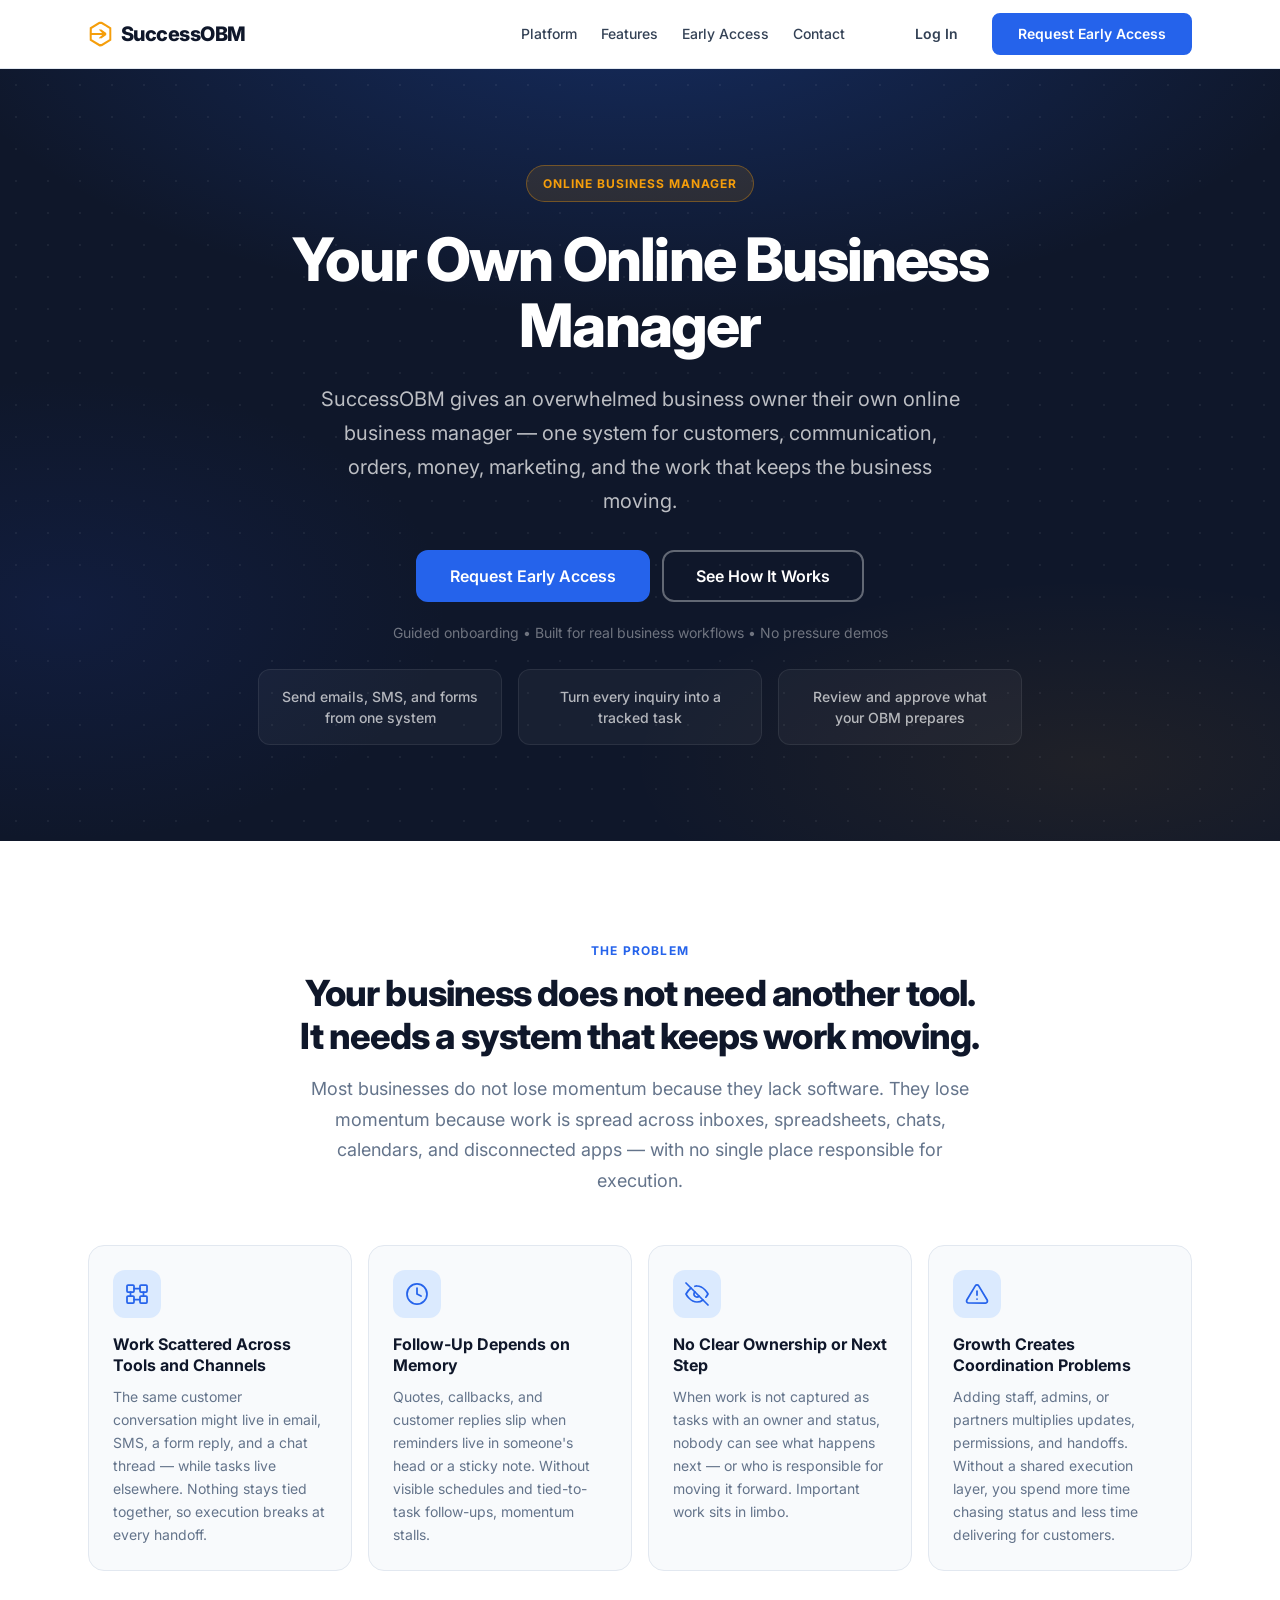
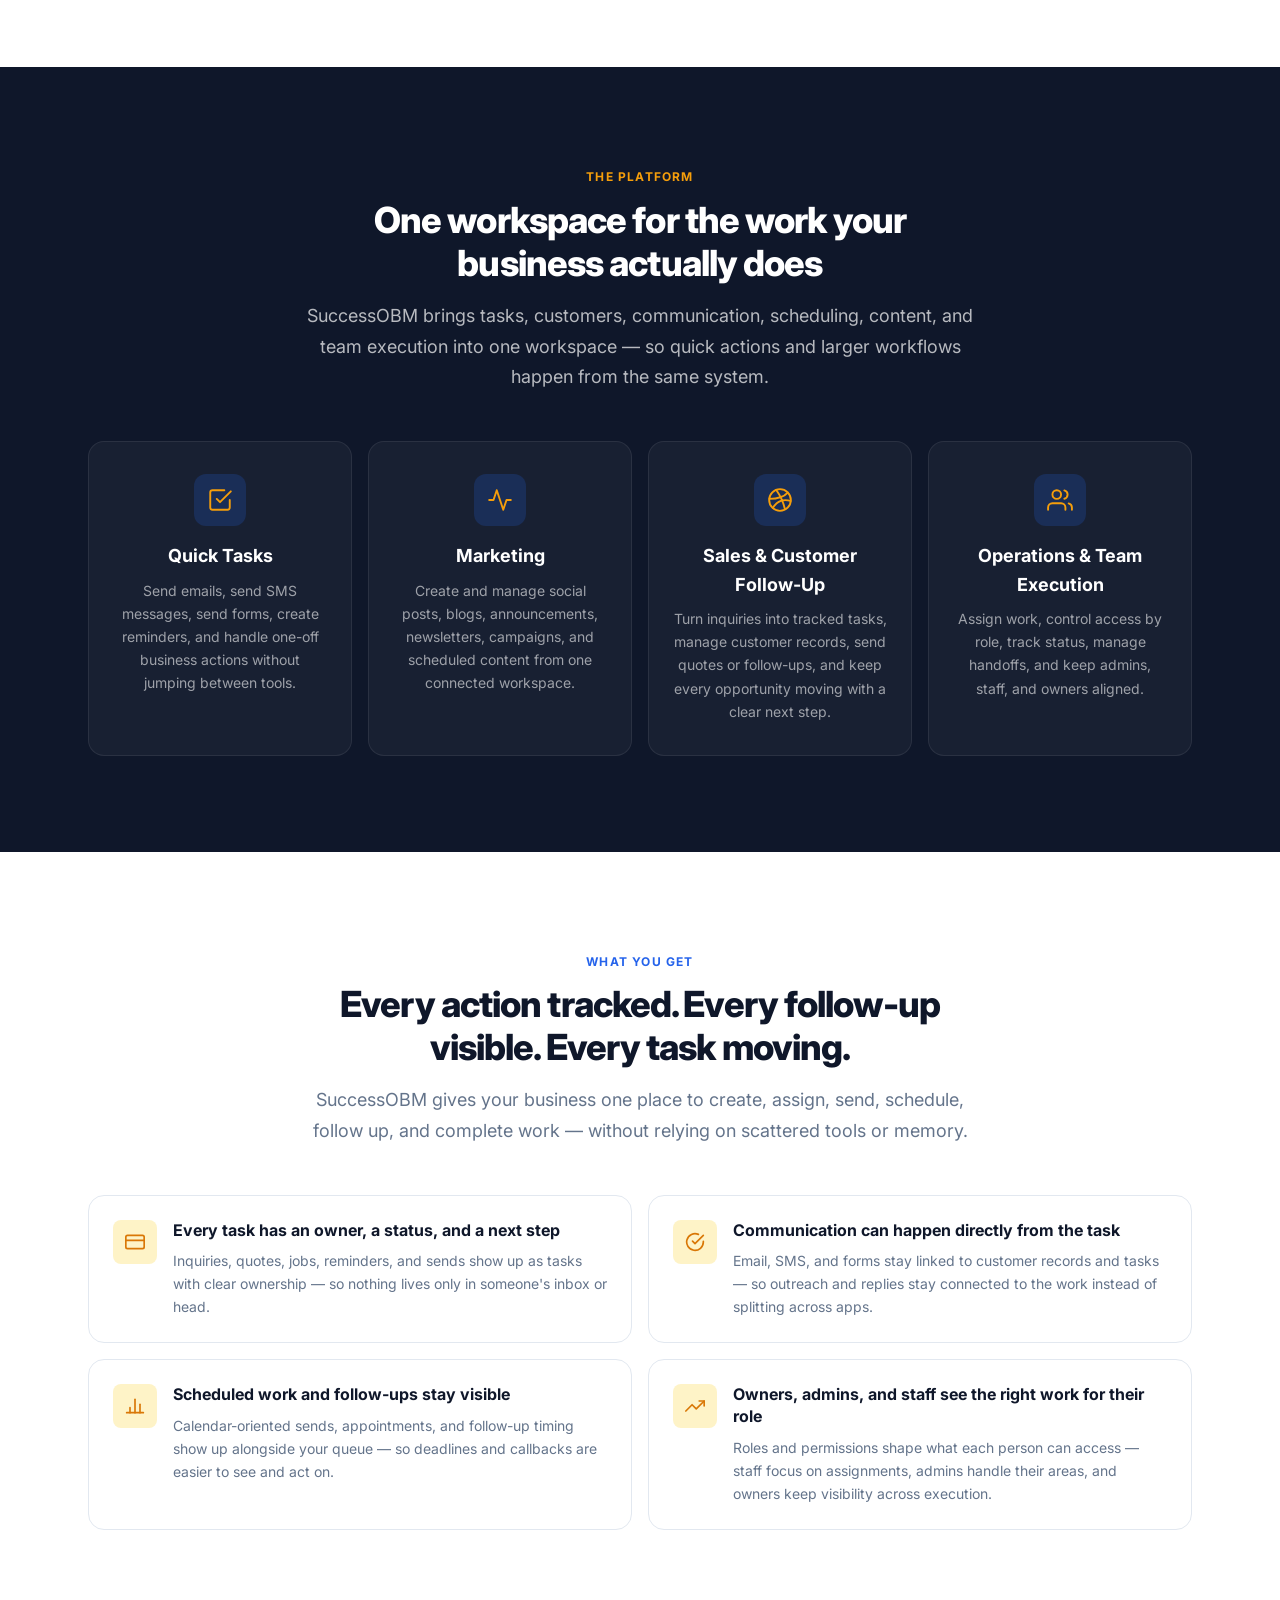
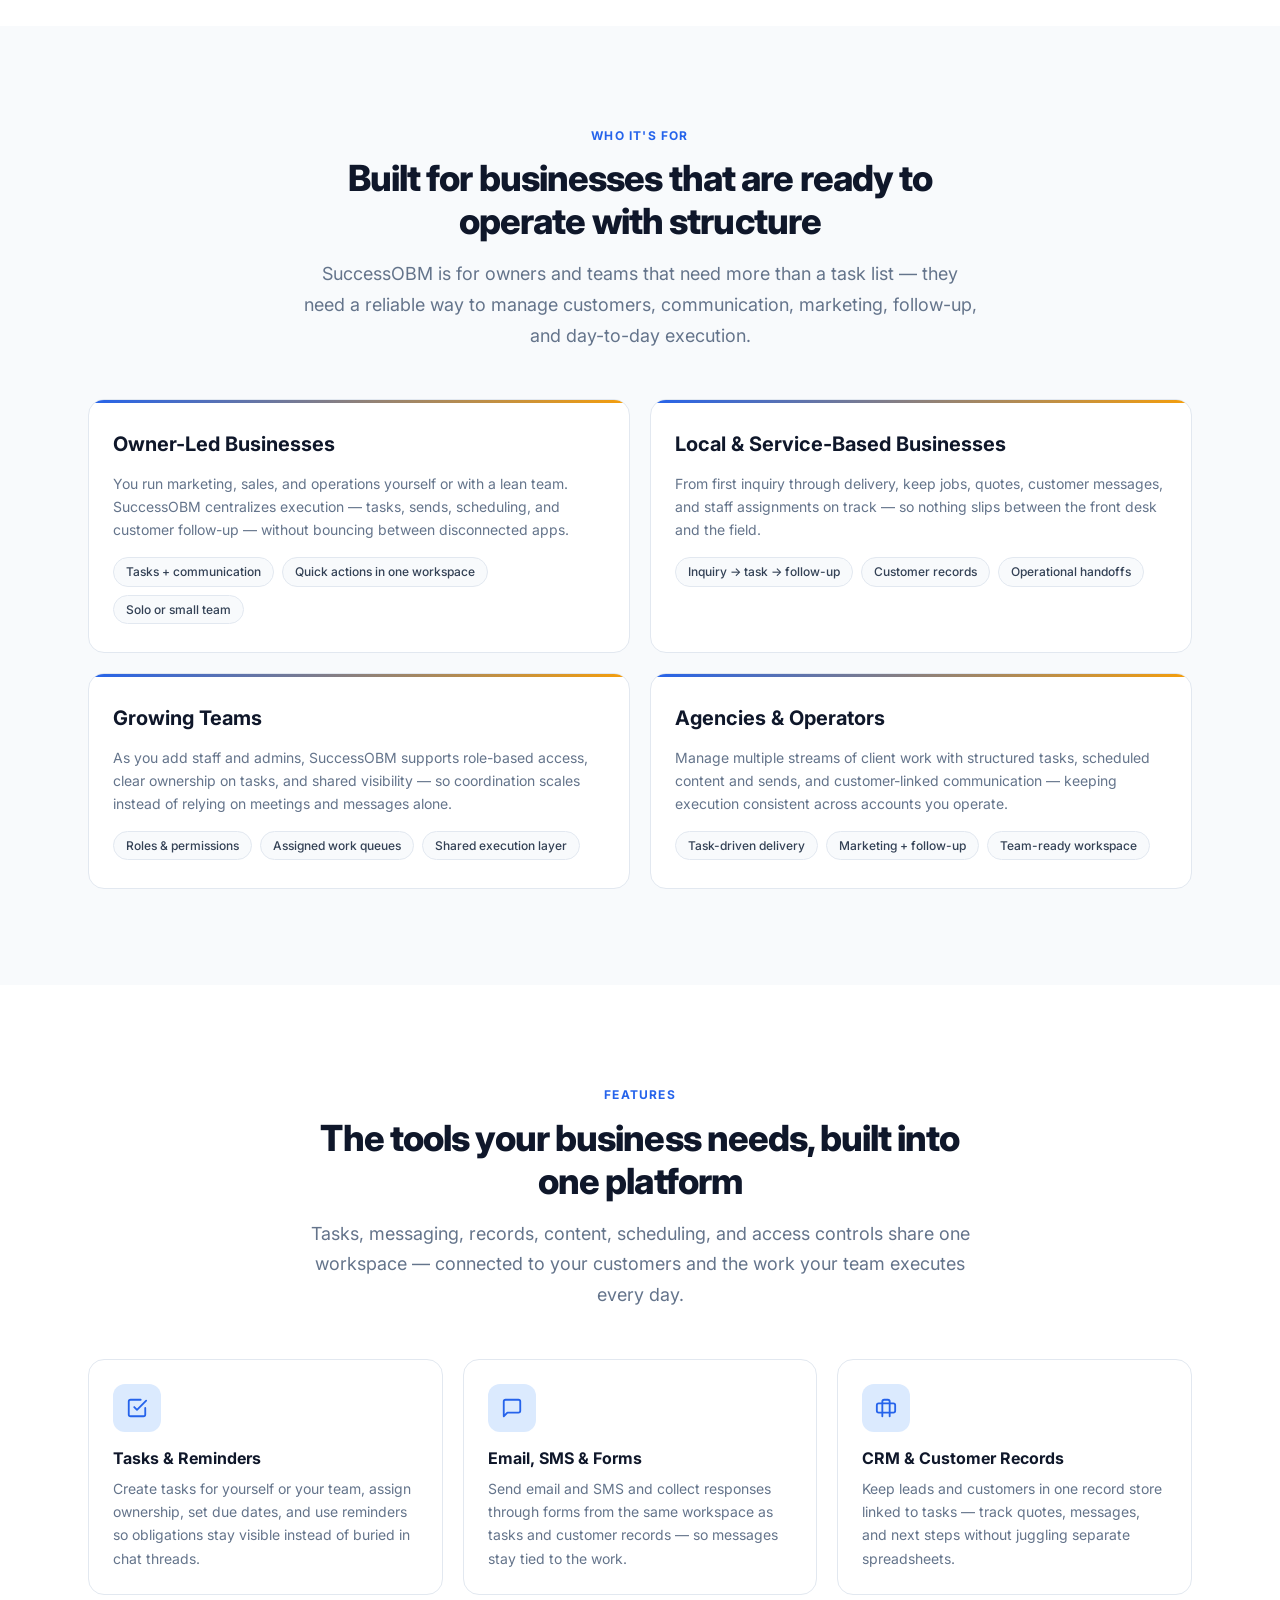
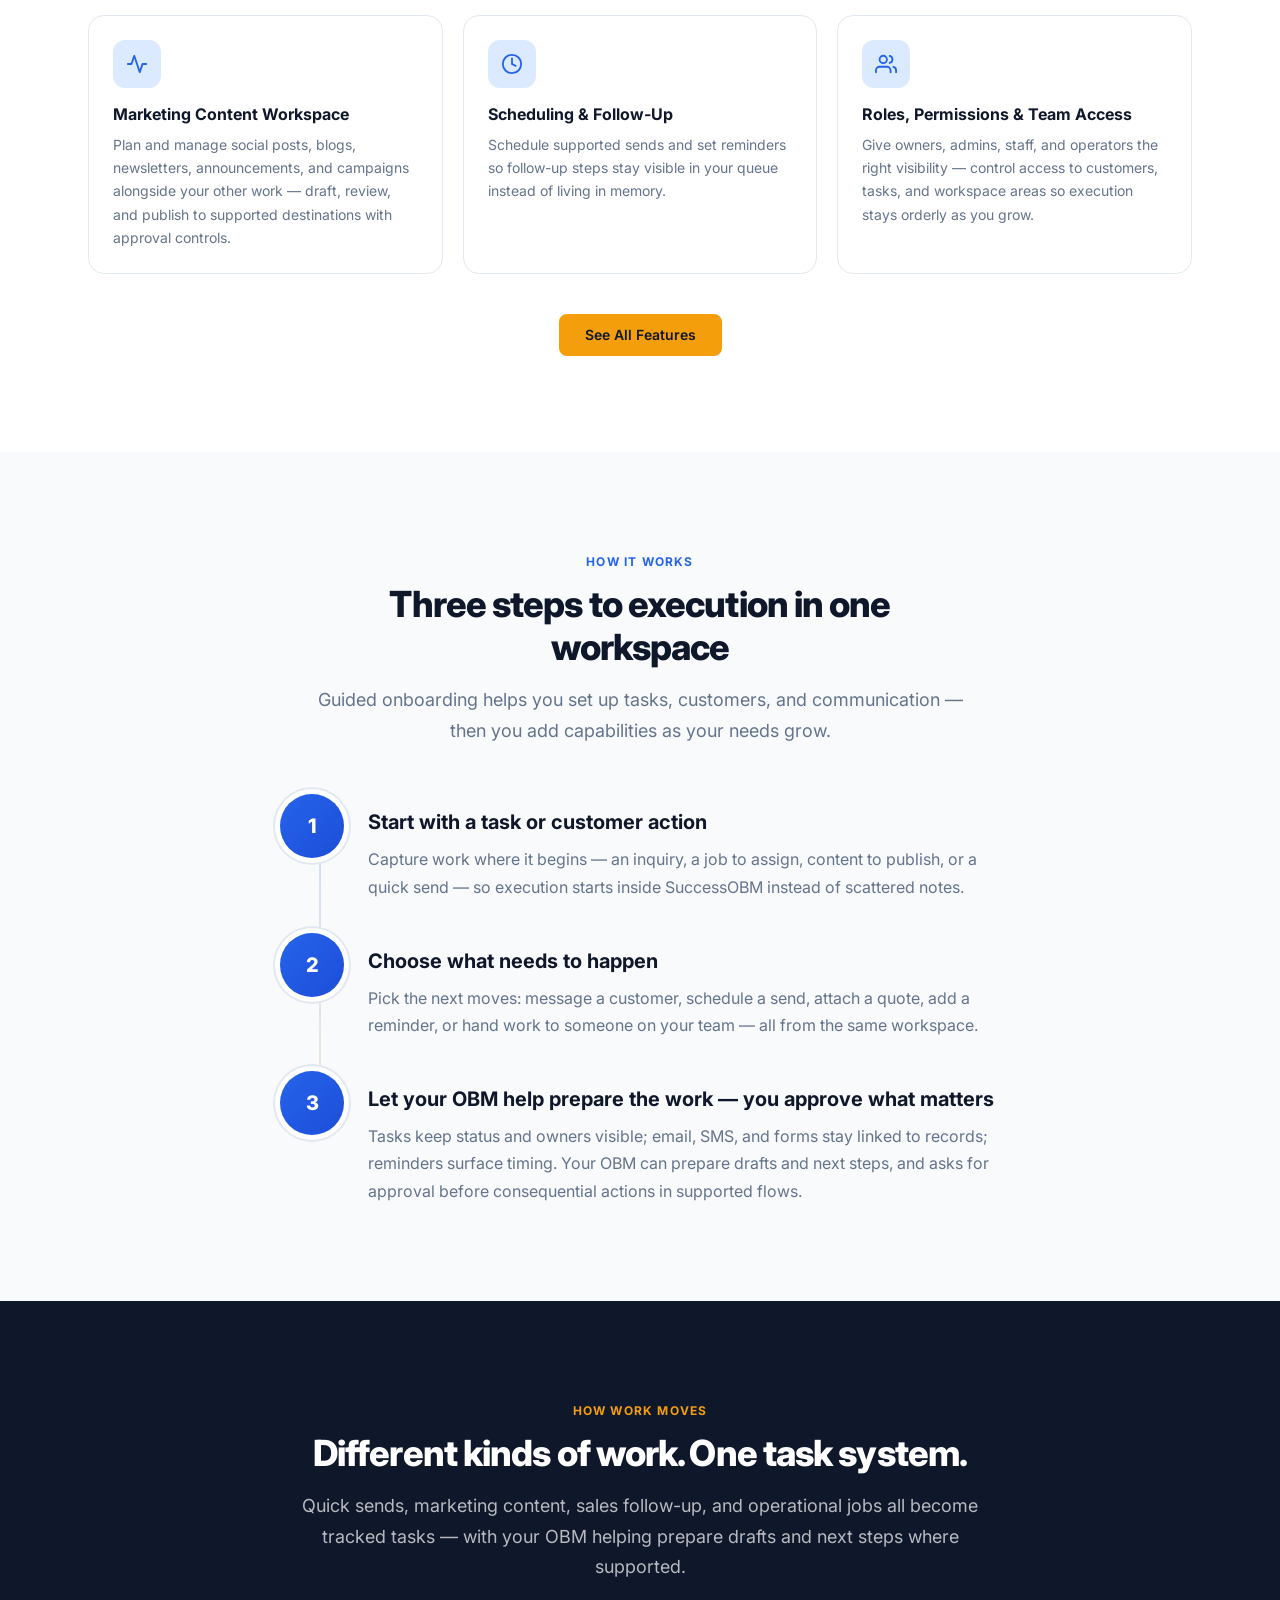
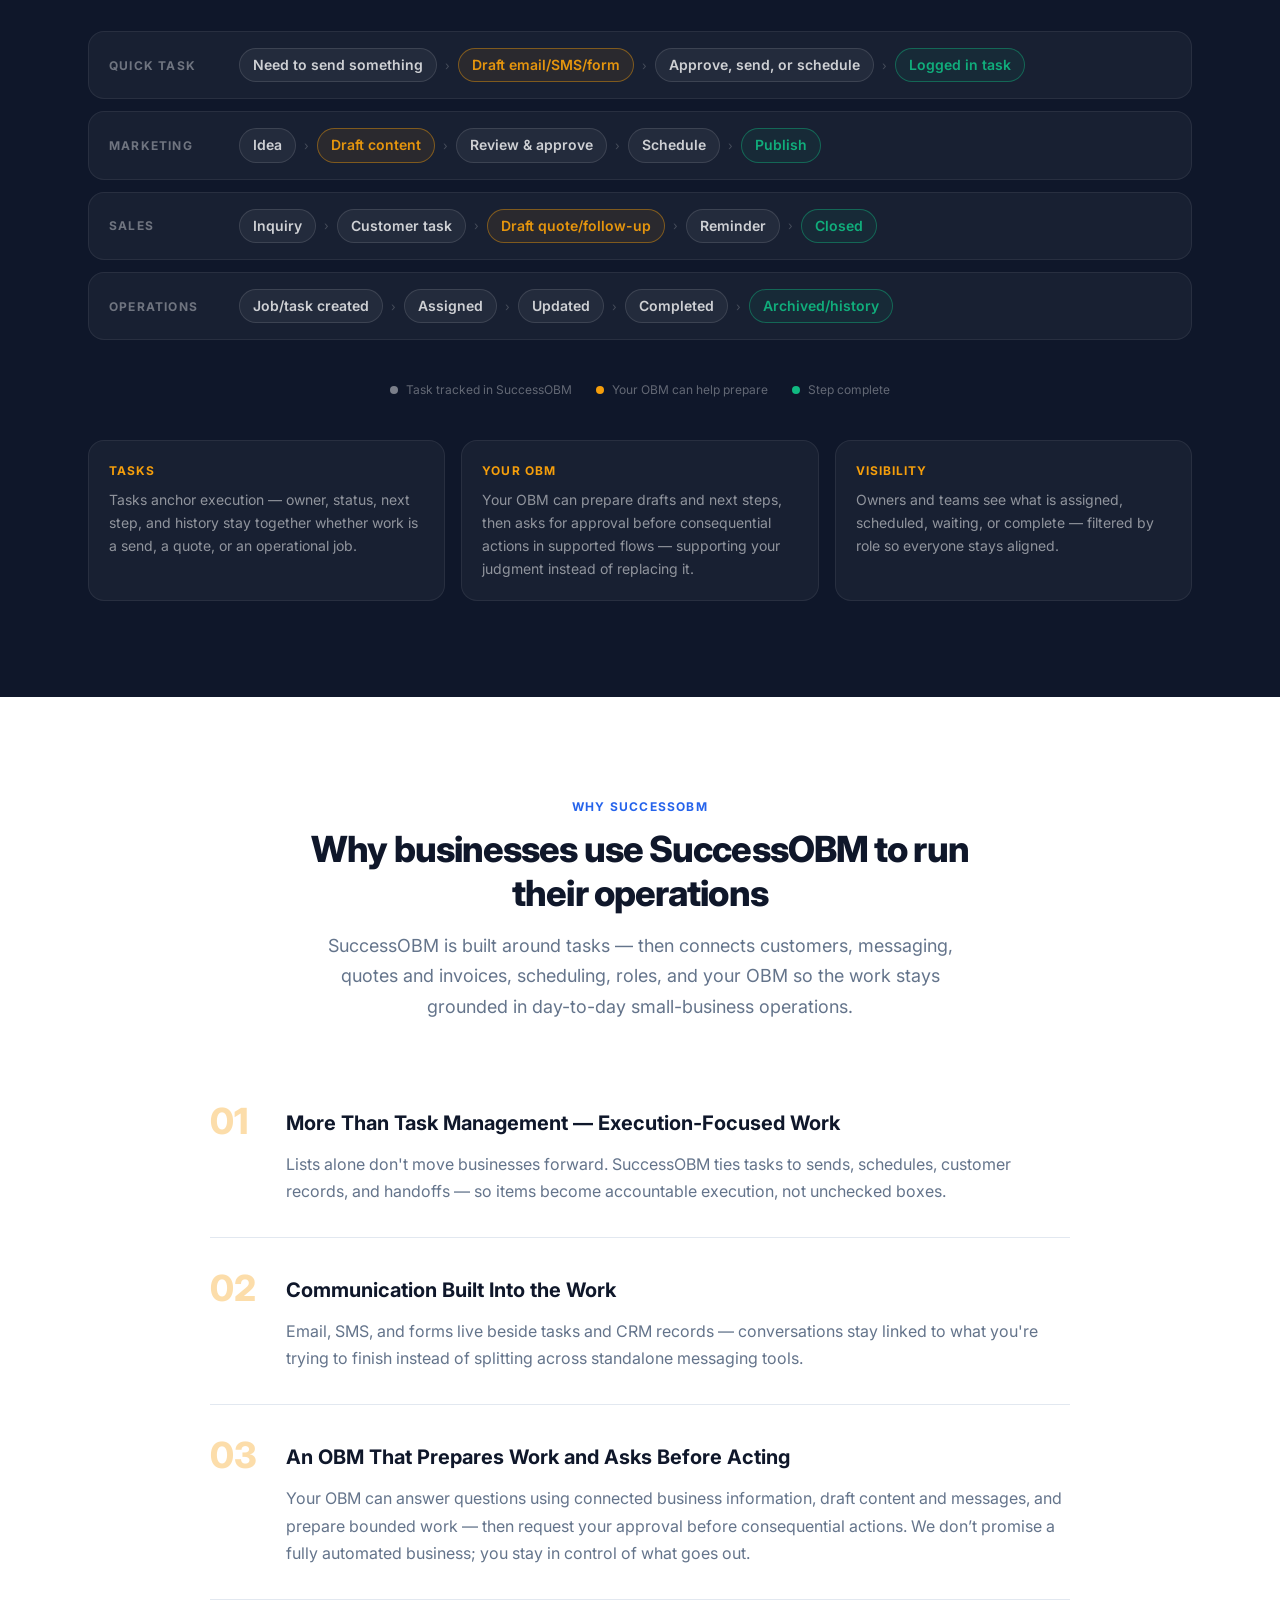
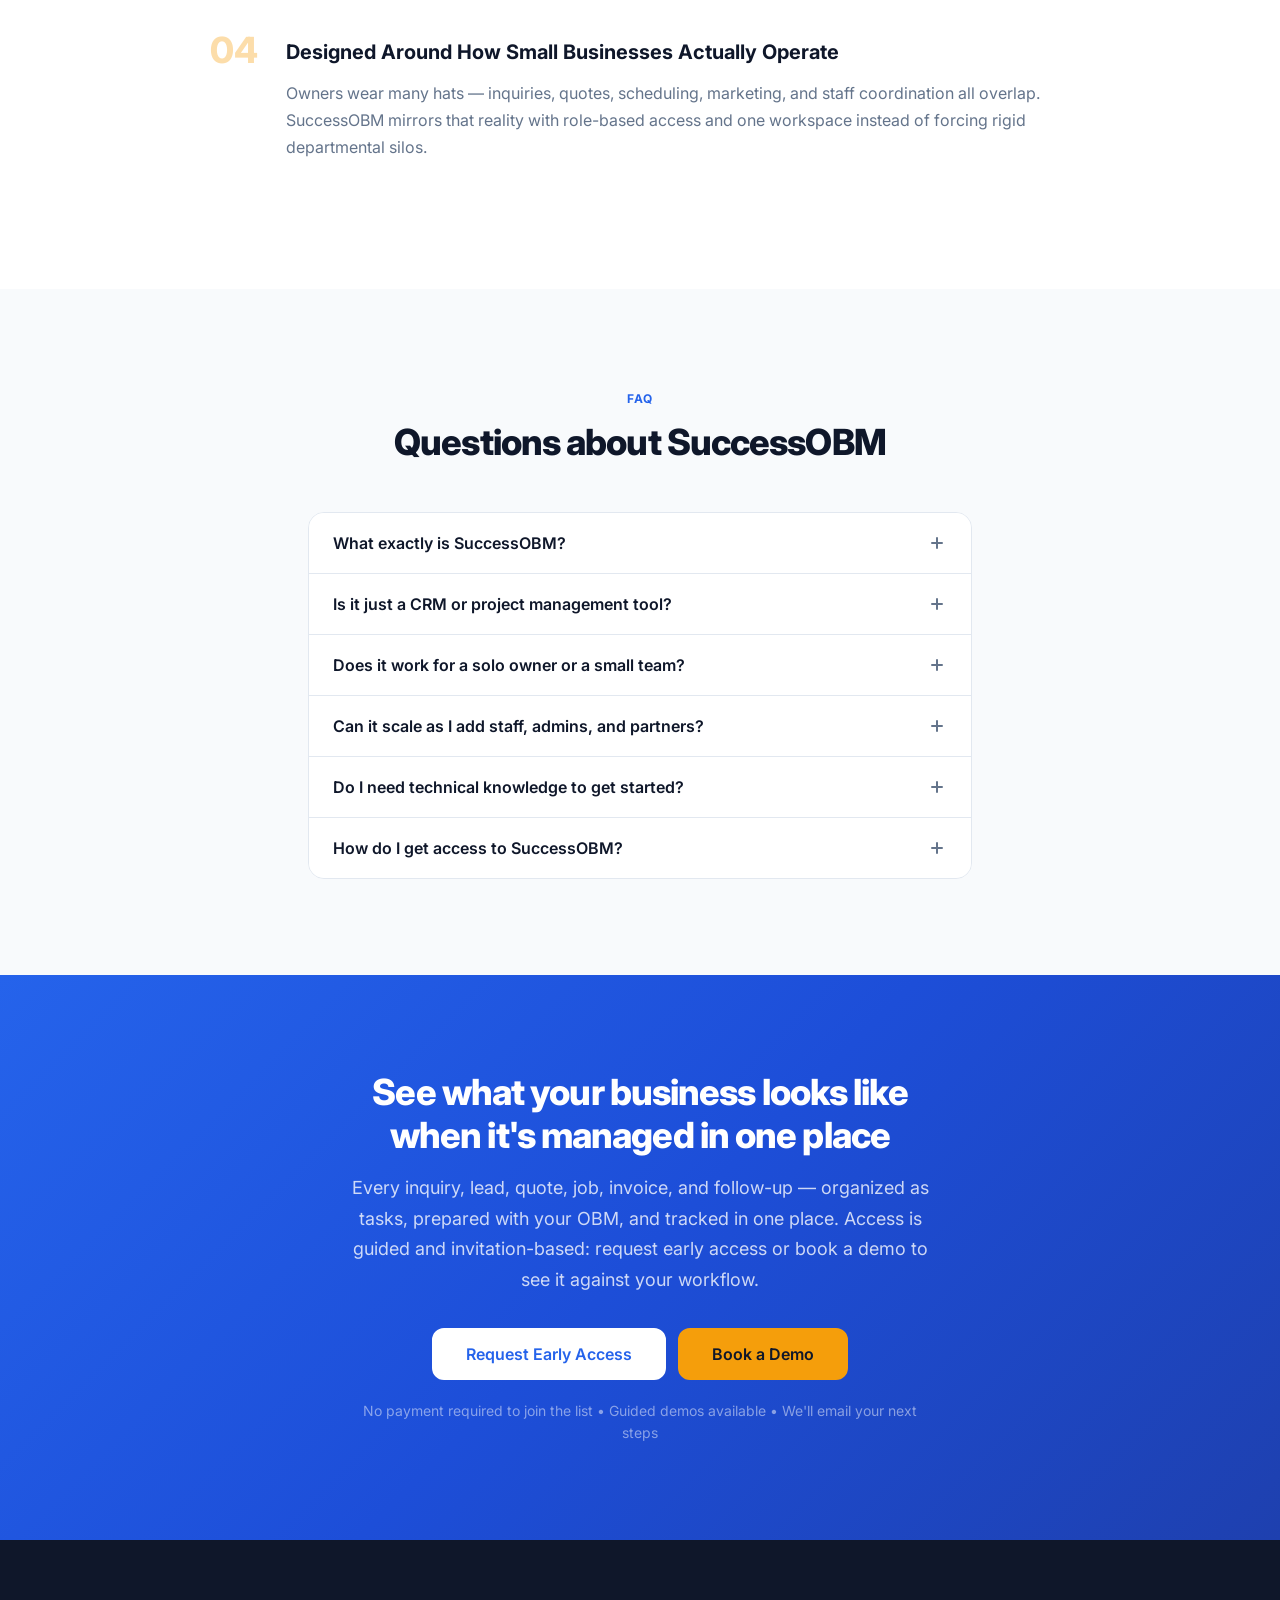
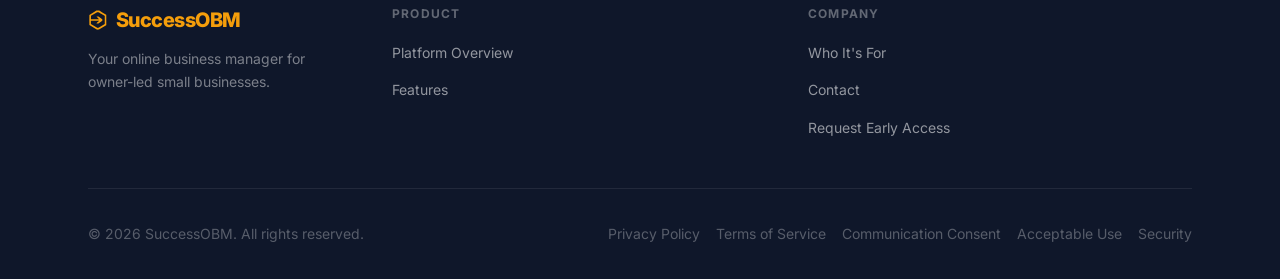
==== commit 83cc8f4a: "fix(site): remove unsupported claims and align early-access messaging Remove trial/no-credit-card/ca" ====
--- a/index.html
+++ b/index.html
@@ -4,24 +4,24 @@
   <meta charset="UTF-8">
   <meta name="viewport" content="width=device-width, initial-scale=1.0">
 
-  <title>SuccessOBM | Business Execution System</title>
-  <meta name="description" content="SuccessOBM is a business execution system for growing businesses. Manage tasks, customers, email, SMS, forms, marketing, follow-ups, scheduling, and team workflows in one connected workspace.">
+  <title>SuccessOBM | Your Online Business Manager</title>
+  <meta name="description" content="SuccessOBM gives an overwhelmed business owner their own online business manager — one system for customers, communication, orders, money, marketing, and the work that keeps the business moving.">
   <meta name="robots" content="index, follow">
   <link rel="canonical" href="https://successobm.com/">
 
   <meta property="og:type"        content="website">
   <meta property="og:site_name"   content="SuccessOBM">
   <meta property="og:url"         content="https://successobm.com/">
-  <meta property="og:title"       content="SuccessOBM | Business Execution System">
-  <meta property="og:description" content="SuccessOBM is a business execution system for growing businesses. Manage tasks, customers, email, SMS, forms, marketing, follow-ups, scheduling, and team workflows in one connected workspace.">
+  <meta property="og:title"       content="SuccessOBM | Your Online Business Manager">
+  <meta property="og:description" content="SuccessOBM gives an overwhelmed business owner their own online business manager — one system for customers, communication, orders, money, marketing, and the work that keeps the business moving.">
   <meta property="og:locale"      content="en_US">
   <!-- og:image — add when asset is ready -->
   <!-- <meta property="og:image"     content="https://successobm.com/assets/og-image.png"> -->
   <!-- <meta property="og:image:alt" content="SuccessOBM platform dashboard showing marketing, sales, and operations management"> -->
 
   <meta name="twitter:card"        content="summary_large_image">
-  <meta name="twitter:title"       content="SuccessOBM | Business Execution System">
-  <meta name="twitter:description" content="SuccessOBM is a business execution system for growing businesses. Manage tasks, customers, email, SMS, forms, marketing, follow-ups, scheduling, and team workflows in one connected workspace.">
+  <meta name="twitter:title"       content="SuccessOBM | Your Online Business Manager">
+  <meta name="twitter:description" content="SuccessOBM gives an overwhelmed business owner their own online business manager — one system for customers, communication, orders, money, marketing, and the work that keeps the business moving.">
 
   <script type="application/ld+json">
   {
@@ -32,7 +32,7 @@
         "@id": "https://successobm.com/#organization",
         "name": "SuccessOBM",
         "url": "https://successobm.com",
-        "description": "Business execution system for growing businesses — tasks, customers, communication, and team workflows in one workspace."
+        "description": "Online business manager for owner-led small businesses — customers, communication, orders, money, marketing, and operational work in one system."
       },
       {
         "@type": "WebSite",
@@ -48,12 +48,12 @@
         "url": "https://successobm.com",
         "applicationCategory": "BusinessApplication",
         "operatingSystem": "Web",
-        "description": "Business execution system for growing businesses. Tasks, customer records, email, SMS, forms, marketing content, scheduling, follow-up, and role-based team access in one connected workspace.",
+        "description": "Online business manager for owner-led small businesses. Tasks, customer records, email, SMS, forms, quotes, invoices, marketing content, scheduling, and role-based team access in one system. Access is guided and invitation-based.",
         "offers": {
           "@type": "Offer",
           "priceCurrency": "USD",
-          "description": "Request early access or book a guided demo. No payment required to submit a request.",
-          "availability": "https://schema.org/InStock"
+          "description": "Guided, invitation-based early access. Request early access or book a demo. No payment required to submit a request.",
+          "availability": "https://schema.org/LimitedAvailability"
         },
         "publisher": { "@id": "https://successobm.com/#organization" },
         "featureList": [
@@ -135,7 +135,7 @@
       white-space: nowrap;
     }
 
-    /* Agent-handled steps — gold */
+    /* OBM-assisted steps — gold */
     .wf-pill--agent {
       border-color: rgba(245, 158, 11, 0.42);
       background: rgba(245, 158, 11, 0.08);
@@ -280,7 +280,7 @@
         <ul class="nav__list" role="list">
           <li><a href="/platform" class="nav__link">Platform</a></li>
           <li><a href="/features" class="nav__link">Features</a></li>
-          <li><a href="/pricing"  class="nav__link">Pricing</a></li>
+          <li><a href="/waitlist/" class="nav__link">Early Access</a></li>
           <li><a href="/contact"  class="nav__link">Contact</a></li>
         </ul>
         <div class="nav__actions">
@@ -302,13 +302,13 @@
       <div class="hero__bg" aria-hidden="true"></div>
       <div class="container hero__inner">
         <div class="hero__badge" aria-label="Product category">
-          Business Execution System
+          Online Business Manager
         </div>
         <h1 class="hero__headline" id="hero-heading">
-          The Operating System That Executes Your Business
+          Your Own Online Business Manager
         </h1>
         <p class="hero__subheadline">
-          SuccessOBM replaces your scattered tools with one system that handles tasks, communication, follow-ups, and workflows — from sending emails and SMS to managing jobs — so nothing gets dropped and everything moves forward.
+          SuccessOBM gives an overwhelmed business owner their own online business manager — one system for customers, communication, orders, money, marketing, and the work that keeps the business moving.
         </p>
         <div class="hero__actions">
           <a href="/waitlist/"       class="btn btn--primary btn--lg">Request Early Access</a>
@@ -318,7 +318,7 @@
         <ul class="hero-benefits" role="list" aria-label="What SuccessOBM helps you do">
           <li class="hero-benefits__item">Send emails, SMS, and forms from one system</li>
           <li class="hero-benefits__item">Turn every inquiry into a tracked task</li>
-          <li class="hero-benefits__item">Automate follow-ups and workflows</li>
+          <li class="hero-benefits__item">Review and approve what your OBM prepares</li>
         </ul>
       </div>
     </section>
@@ -577,14 +577,14 @@
               <svg width="22" height="22" viewBox="0 0 24 24" fill="none" stroke="currentColor" stroke-width="2" stroke-linecap="round" stroke-linejoin="round"><path d="M22 12h-4l-3 9L9 3l-3 9H2"/></svg>
             </div>
             <h3 class="feature-card__title">Marketing Content Workspace</h3>
-            <p class="feature-card__body">Plan and manage social posts, blogs, newsletters, announcements, and campaigns alongside execution work — draft, review, schedule, and publish from connected tasks.</p>
+            <p class="feature-card__body">Plan and manage social posts, blogs, newsletters, announcements, and campaigns alongside your other work — draft, review, and publish to supported destinations with approval controls.</p>
           </li>
           <li class="feature-card">
             <div class="feature-card__icon" aria-hidden="true">
               <svg width="22" height="22" viewBox="0 0 24 24" fill="none" stroke="currentColor" stroke-width="2" stroke-linecap="round" stroke-linejoin="round"><circle cx="12" cy="12" r="10"/><polyline points="12 6 12 12 16 14"/></svg>
             </div>
             <h3 class="feature-card__title">Scheduling &amp; Follow-Up</h3>
-            <p class="feature-card__body">Schedule sends and appointments and keep follow-up steps on the calendar and in your queue. Agents help execute routine steps such as reminders and follow-through where enabled.</p>
+            <p class="feature-card__body">Schedule supported sends and set reminders so follow-up steps stay visible in your queue instead of living in memory.</p>
           </li>
           <li class="feature-card">
             <div class="feature-card__icon" aria-hidden="true">
@@ -612,7 +612,7 @@
             Three steps to execution in one workspace
           </h2>
           <p class="section-lead">
-            Guided onboarding helps you connect tasks, customers, and sends — then you expand features and automation as your needs grow.
+            Guided onboarding helps you set up tasks, customers, and communication — then you add capabilities as your needs grow.
           </p>
         </div>
         <ol class="steps" aria-label="Three steps to get started with SuccessOBM">
@@ -633,8 +633,8 @@
           <li class="step">
             <div class="step__number" aria-hidden="true">3</div>
             <div class="step__content">
-              <h3 class="step__title">Let SuccessOBM track, send, schedule, and follow up</h3>
-              <p class="step__body">Tasks keep status and owners visible; email, SMS, and forms stay linked to records; calendars and reminders surface timing. Agents help move tasks forward with drafts, scheduling, and follow-through as you enable them.</p>
+              <h3 class="step__title">Let your OBM help prepare the work — you approve what matters</h3>
+              <p class="step__body">Tasks keep status and owners visible; email, SMS, and forms stay linked to records; reminders surface timing. Your OBM can prepare drafts and next steps, and asks for approval before consequential actions in supported flows.</p>
             </div>
           </li>
         </ol>
@@ -645,7 +645,7 @@
     <!-- ============================================================
          8. WORKFLOW EXAMPLE
          Quick Task, Marketing, Sales, Operations rows.
-         Gold pills = agent-handled. Green = completion step.
+         Gold pills = OBM can help prepare. Green = completion step.
          ============================================================ -->
     <section class="section section--dark" id="workflow-example" aria-labelledby="workflow-heading">
       <div class="container">
@@ -656,7 +656,7 @@
             Different kinds of work. One task system.
           </h2>
           <p class="section-lead">
-            Quick sends, marketing content, sales follow-up, and operational jobs all become tracked tasks — with agents helping move tasks forward through drafts, reminders, and routine steps where they apply.
+            Quick sends, marketing content, sales follow-up, and operational jobs all become tracked tasks — with your OBM helping prepare drafts and next steps where supported.
           </p>
         </div>
 
@@ -668,9 +668,9 @@
             <div class="wf-row__steps" aria-label="Quick task workflow">
               <span class="wf-pill">Need to send something</span>
               <span class="wf-arrow" aria-hidden="true">›</span>
-              <span class="wf-pill wf-pill--agent">Email/SMS/Form</span>
-              <span class="wf-arrow" aria-hidden="true">›</span>
-              <span class="wf-pill">Send or schedule</span>
+              <span class="wf-pill wf-pill--agent">Draft email/SMS/form</span>
+              <span class="wf-arrow" aria-hidden="true">›</span>
+              <span class="wf-pill">Approve, send, or schedule</span>
               <span class="wf-arrow" aria-hidden="true">›</span>
               <span class="wf-pill wf-pill--complete">Logged in task</span>
             </div>
@@ -684,9 +684,9 @@
               <span class="wf-arrow" aria-hidden="true">›</span>
               <span class="wf-pill wf-pill--agent">Draft content</span>
               <span class="wf-arrow" aria-hidden="true">›</span>
-              <span class="wf-pill">Review</span>
-              <span class="wf-arrow" aria-hidden="true">›</span>
-              <span class="wf-pill wf-pill--agent">Schedule</span>
+              <span class="wf-pill">Review &amp; approve</span>
+              <span class="wf-arrow" aria-hidden="true">›</span>
+              <span class="wf-pill">Schedule</span>
               <span class="wf-arrow" aria-hidden="true">›</span>
               <span class="wf-pill wf-pill--complete">Publish</span>
             </div>
@@ -700,9 +700,9 @@
               <span class="wf-arrow" aria-hidden="true">›</span>
               <span class="wf-pill">Customer task</span>
               <span class="wf-arrow" aria-hidden="true">›</span>
-              <span class="wf-pill">Quote/follow-up</span>
-              <span class="wf-arrow" aria-hidden="true">›</span>
-              <span class="wf-pill wf-pill--agent">Reminder</span>
+              <span class="wf-pill wf-pill--agent">Draft quote/follow-up</span>
+              <span class="wf-arrow" aria-hidden="true">›</span>
+              <span class="wf-pill">Reminder</span>
               <span class="wf-arrow" aria-hidden="true">›</span>
               <span class="wf-pill wf-pill--complete">Closed</span>
             </div>
@@ -733,7 +733,7 @@
           </span>
           <span class="wf-legend-item">
             <span class="wf-legend-dot" style="background:var(--c-gold);" aria-hidden="true"></span>
-            Handled by agent
+            Your OBM can help prepare
           </span>
           <span class="wf-legend-item">
             <span class="wf-legend-dot" style="background:#10B981;" aria-hidden="true"></span>
@@ -747,8 +747,8 @@
             <p class="wf-note__body">Tasks anchor execution — owner, status, next step, and history stay together whether work is a send, a quote, or an operational job.</p>
           </div>
           <div class="wf-note">
-            <p class="wf-note__label">Agents</p>
-            <p class="wf-note__body">Agents help execute routine steps — drafts, scheduling, reminders, follow-through — where enabled, supporting execution instead of replacing judgment.</p>
+            <p class="wf-note__label">Your OBM</p>
+            <p class="wf-note__body">Your OBM can prepare drafts and next steps, then asks for approval before consequential actions in supported flows — supporting your judgment instead of replacing it.</p>
           </div>
           <div class="wf-note">
             <p class="wf-note__label">Visibility</p>
@@ -771,7 +771,7 @@
             Why businesses use SuccessOBM to run their operations
           </h2>
           <p class="section-lead">
-            Work does not just get tracked — it gets executed. SuccessOBM is built around tasks — then connects messaging, scheduling, agents, and roles so execution stays grounded in day-to-day small-business operations.
+            SuccessOBM is built around tasks — then connects customers, messaging, quotes and invoices, scheduling, roles, and your OBM so the work stays grounded in day-to-day small-business operations.
           </p>
         </div>
         <ul class="differentiators" role="list">
@@ -792,8 +792,8 @@
           <li class="diff-item">
             <div class="diff-item__number" aria-hidden="true">03</div>
             <div class="diff-item__content">
-              <h3 class="diff-item__title">Agents and Automation That Support Execution</h3>
-              <p class="diff-item__body">Agents help move tasks forward and execute routine steps — drafting content, scheduling sends, nudging follow-ups, and handling repeatable work — while advanced automation expands as your workspace needs it, rather than promising a fully automated business on day one.</p>
+              <h3 class="diff-item__title">An OBM That Prepares Work and Asks Before Acting</h3>
+              <p class="diff-item__body">Your OBM can answer questions using connected business information, draft content and messages, and prepare bounded work — then request your approval before consequential actions. We don&rsquo;t promise a fully automated business; you stay in control of what goes out.</p>
             </div>
           </li>
           <li class="diff-item">
@@ -830,7 +830,7 @@
               </button>
             </dt>
             <dd id="faq-1" class="faq-answer" hidden>
-              <p>SuccessOBM is a business execution system for growing businesses. It brings tasks, customer records, communication (email, SMS, forms), marketing content, scheduling, follow-up, and role-based teamwork into one workspace — with agents that help move tasks forward and execute routine steps where they're enabled. If work is scattered across inboxes and apps with no accountable next step, SuccessOBM centralizes execution instead of adding another disconnected login.</p>
+              <p>SuccessOBM gives an overwhelmed business owner their own online business manager (OBM) — one system for customers, communication, orders, money, marketing, and the work that keeps the business moving. Your OBM understands supported business information, prepares work, coordinates bounded workflows, and asks for approval before consequential actions. If work is scattered across inboxes and apps with no accountable next step, SuccessOBM brings it together instead of adding another disconnected login.</p>
             </dd>
           </div>
 
@@ -878,7 +878,7 @@
               </button>
             </dt>
             <dd id="faq-5" class="faq-answer" hidden>
-              <p>No developer is required for day-to-day use. Guided onboarding and a simple workspace setup get you oriented; you turn on the features that match how you operate, and deeper automation can be layered in over time — not everything has to be configured on day one.</p>
+              <p>No developer is required for day-to-day use. Guided onboarding gets you oriented; you start with the capabilities that match how you operate and add more over time — not everything has to be configured on day one.</p>
             </dd>
           </div>
 
@@ -890,7 +890,7 @@
               </button>
             </dt>
             <dd id="faq-6" class="faq-answer" hidden>
-              <p>We&apos;re onboarding new workspaces in batches. <a href="/waitlist/">Request early access</a> to join the rollout list — we&apos;ll email you when your workspace is ready with sign-in instructions. Prefer a walkthrough first? <a href="/contact">Book a demo</a> on the contact page.</p>
+              <p>Access is currently guided and invitation-based — there is no self-service signup. <a href="/waitlist/">Join the interest list and request early access</a>, and we&apos;ll follow up by email about next steps. Prefer a walkthrough first? <a href="/contact">Book a demo</a> on the contact page.</p>
             </dd>
           </div>
 
@@ -909,7 +909,7 @@
           See what your business looks like when it's managed in one place
         </h2>
         <p class="cta-section__body">
-          Every inquiry, lead, quote, job, invoice, and follow-up — organized as tasks, executed by agents, tracked in one place. Request early access or book a demo to see it against your workflow.
+          Every inquiry, lead, quote, job, invoice, and follow-up — organized as tasks, prepared with your OBM, and tracked in one place. Access is guided and invitation-based: request early access or book a demo to see it against your workflow.
         </p>
         <div class="cta-section__actions">
           <a href="/waitlist/"  class="btn btn--white btn--lg">Request Early Access</a>
@@ -934,7 +934,7 @@
             </svg>
             <span class="footer__logo-text">SuccessOBM</span>
           </a>
-          <p class="footer__tagline">Task-based operating system for growing online businesses.</p>
+          <p class="footer__tagline">Your online business manager for owner-led small businesses.</p>
         </div>
         <nav class="footer__nav" aria-label="Footer navigation">
           <div class="footer__col">
@@ -942,7 +942,6 @@
             <ul role="list">
               <li><a href="/platform">Platform Overview</a></li>
               <li><a href="/features">Features</a></li>
-              <li><a href="/pricing">Pricing</a></li>
             </ul>
           </div>
           <div class="footer__col">
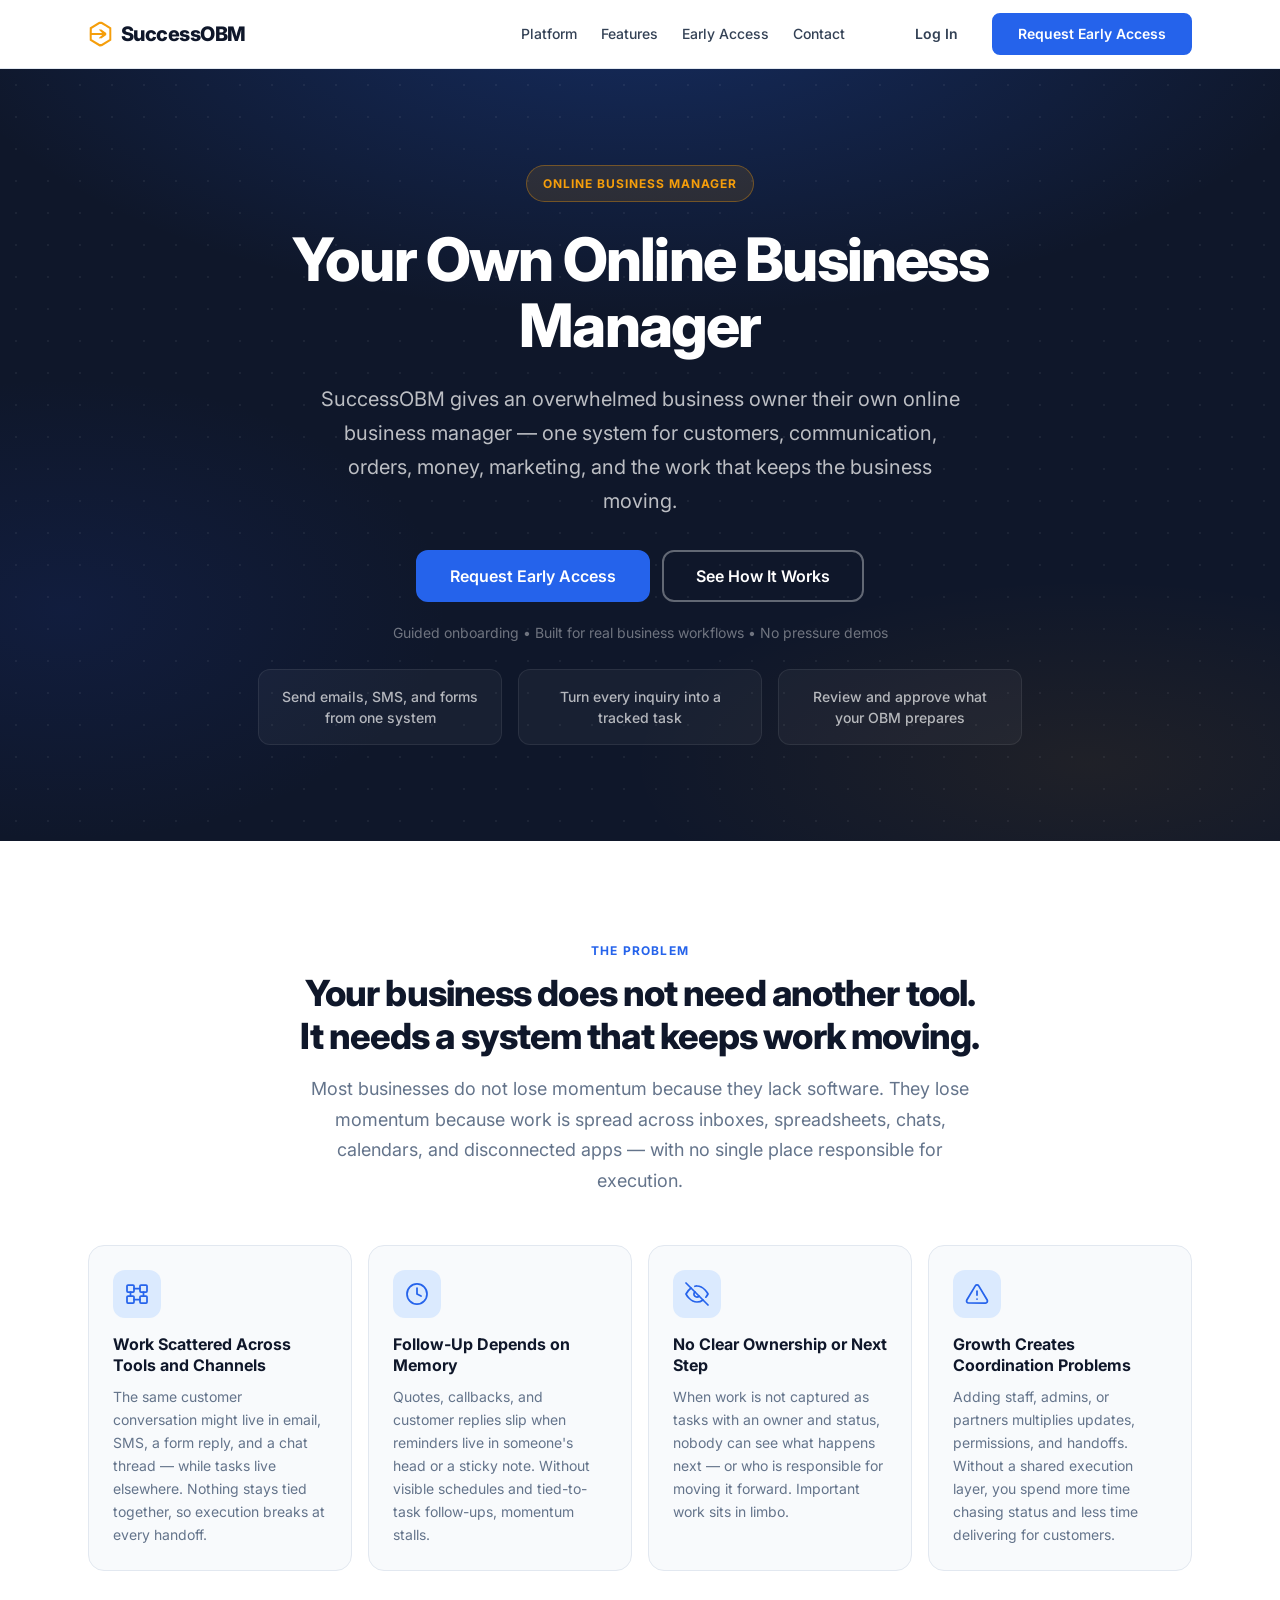
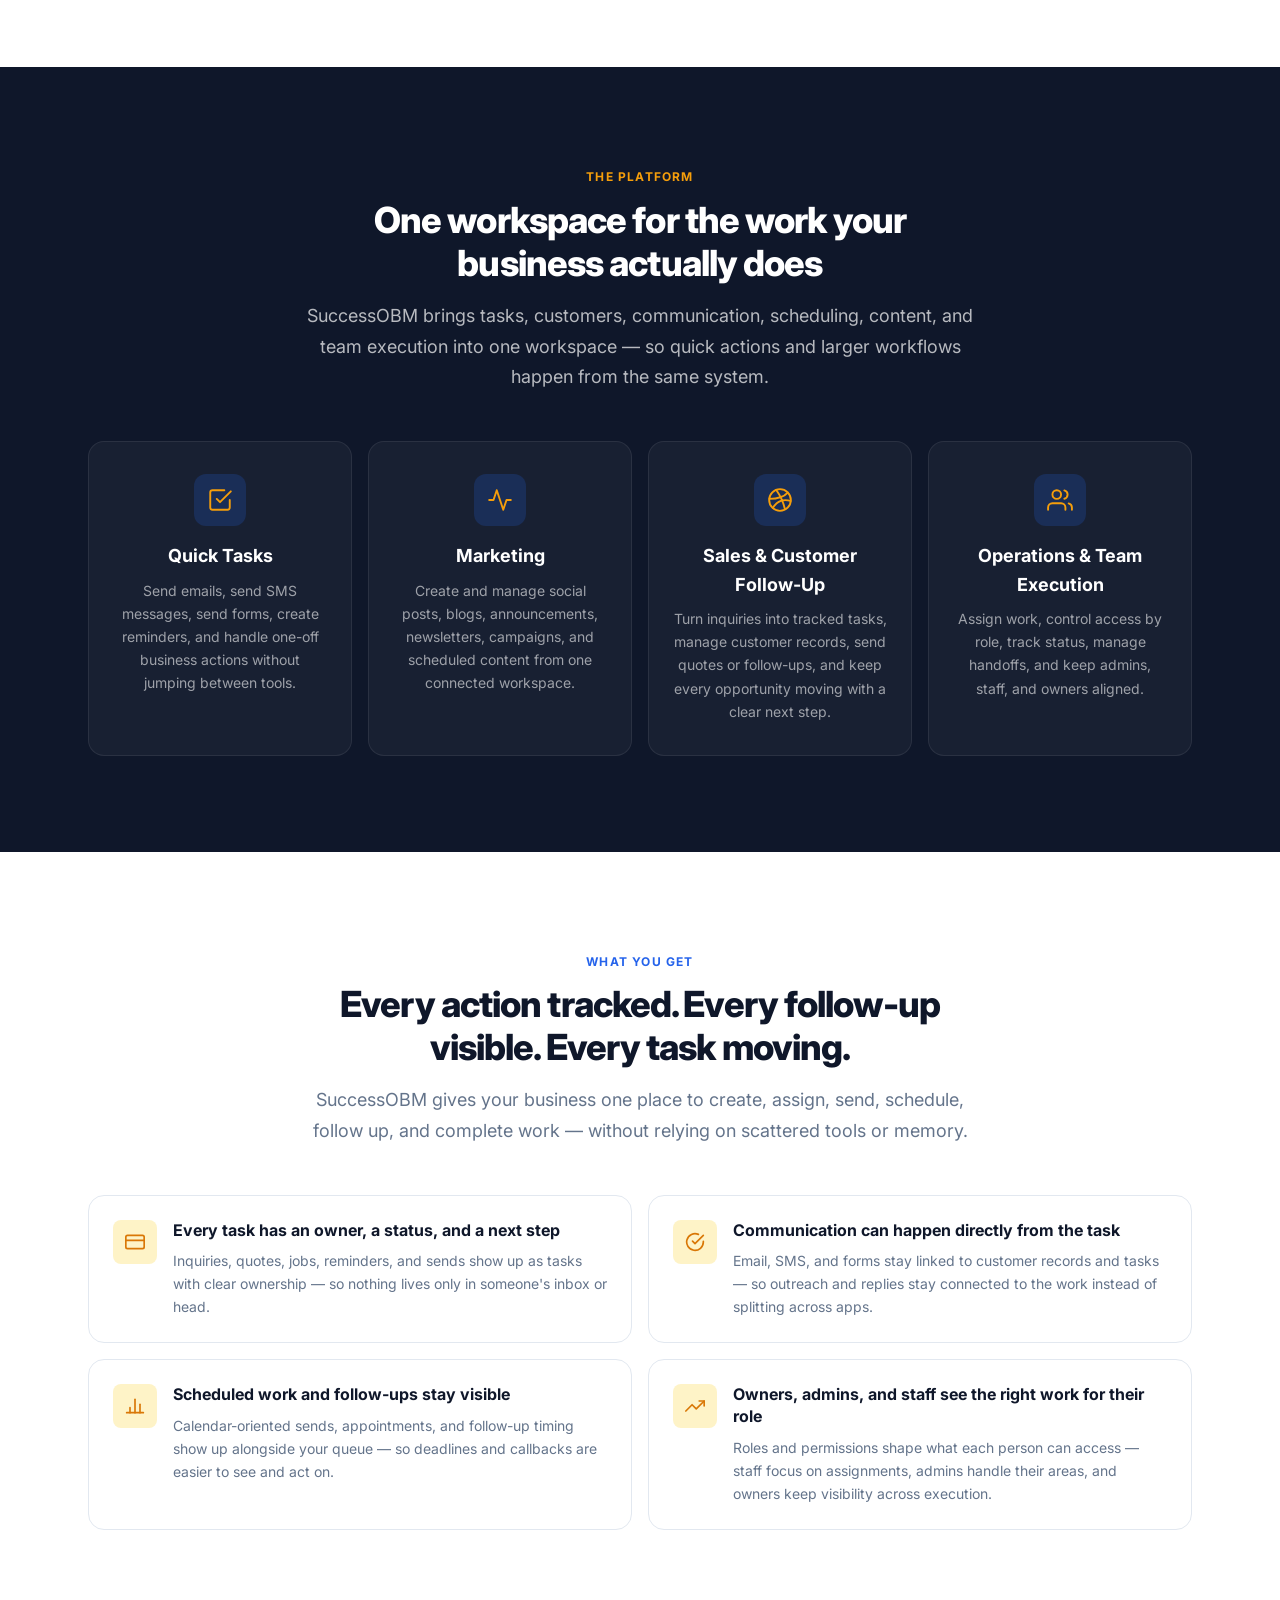
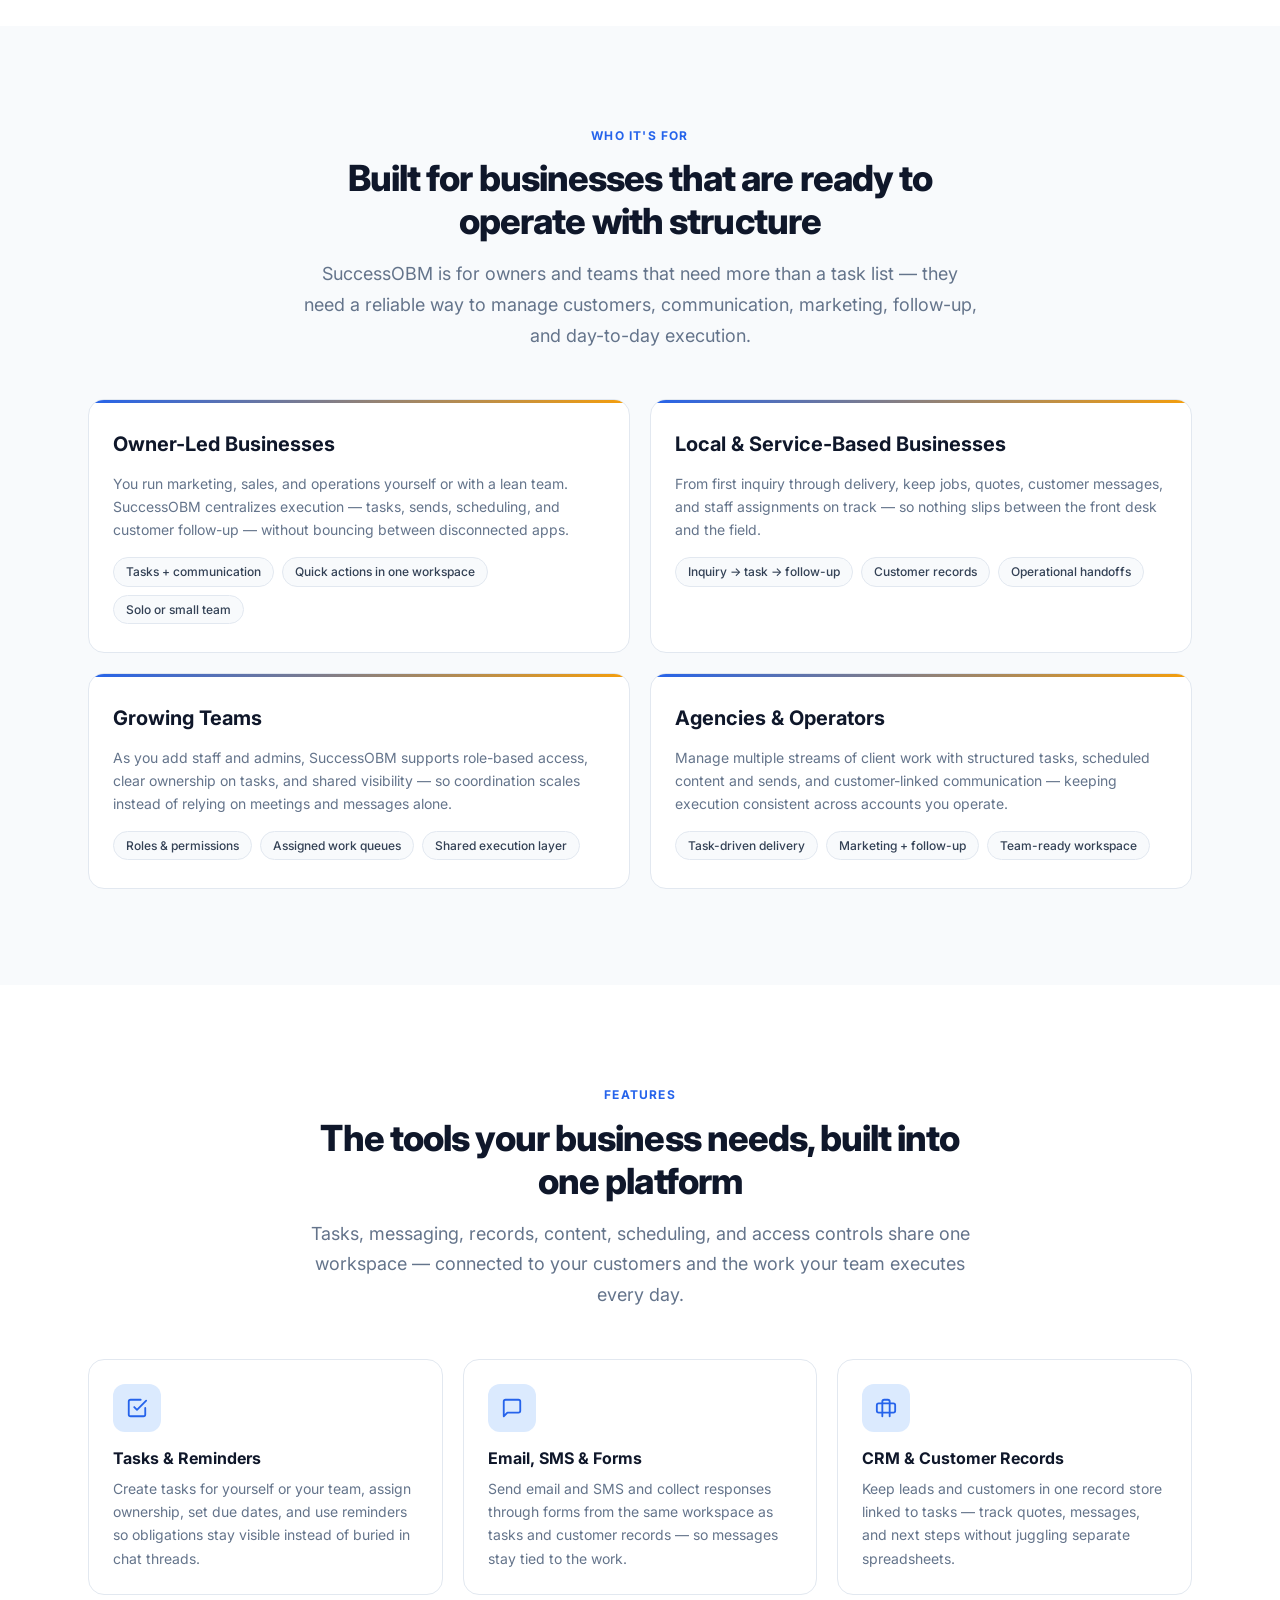
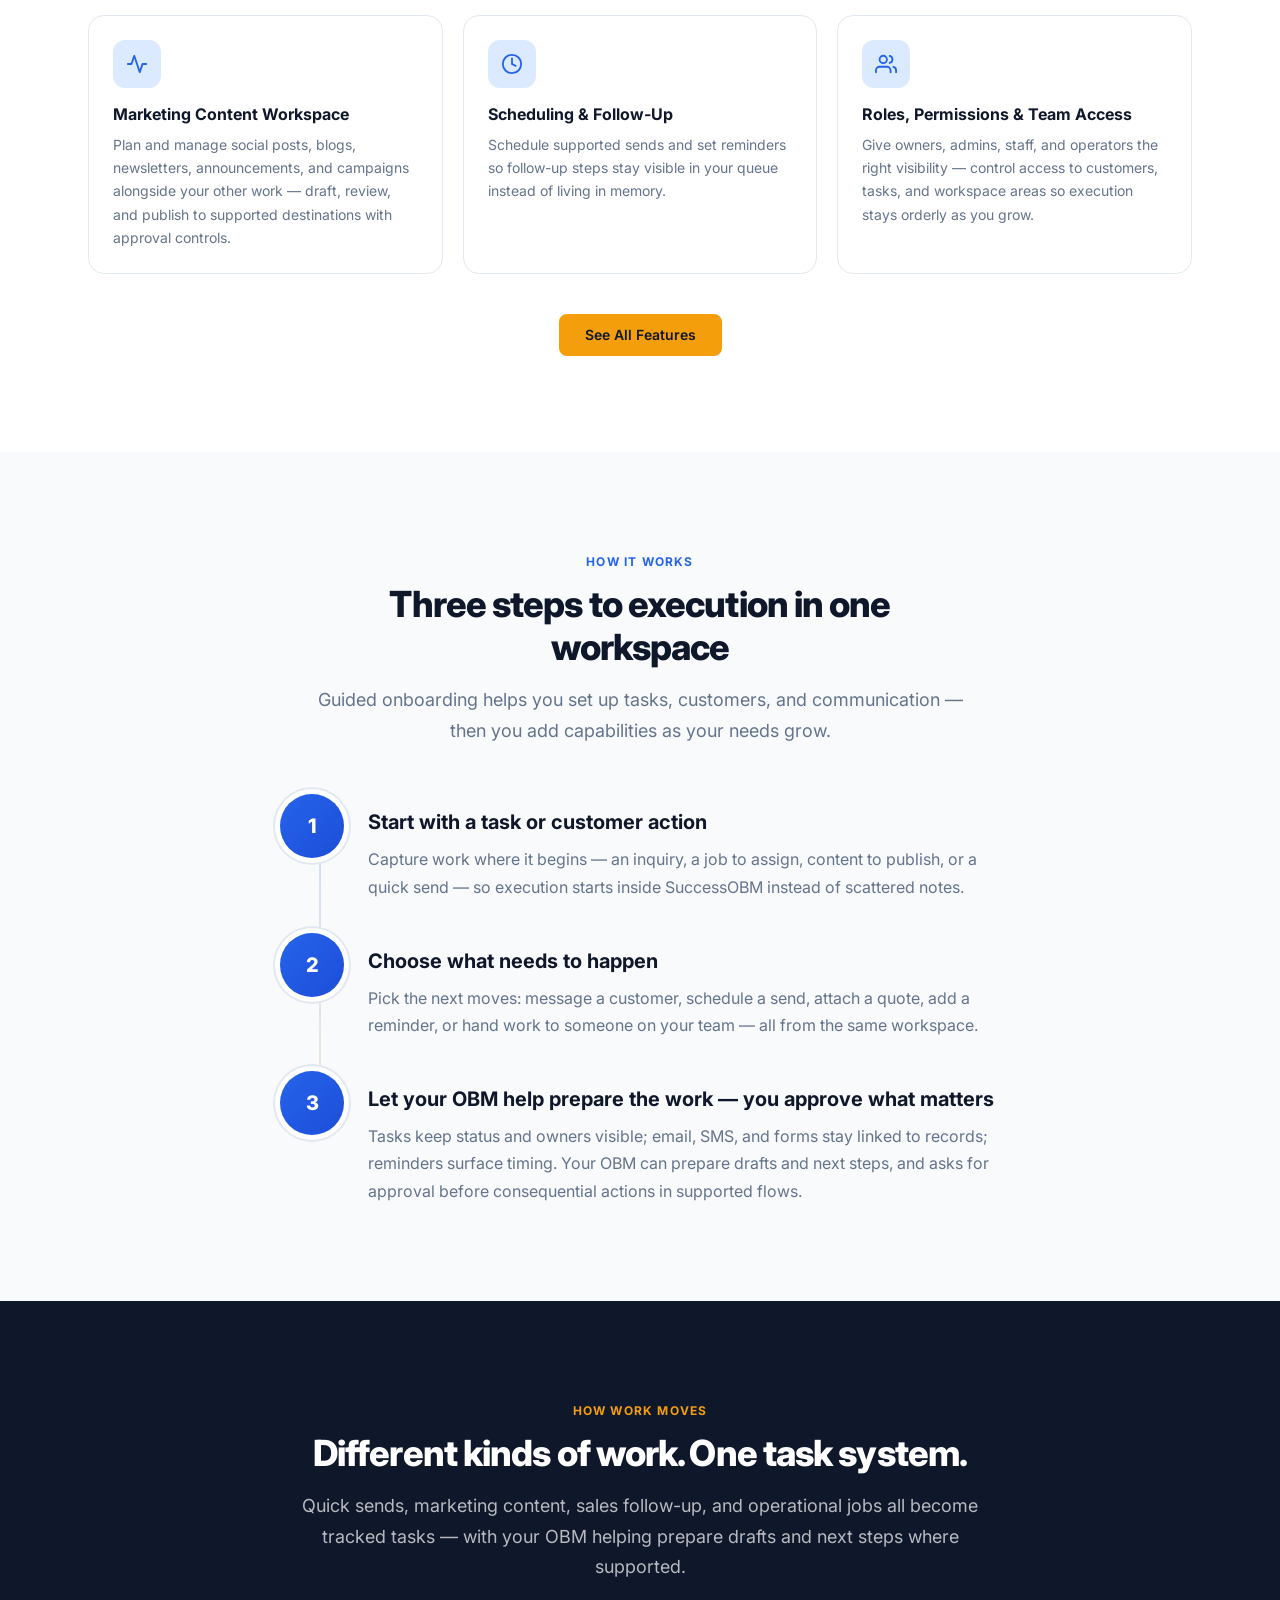
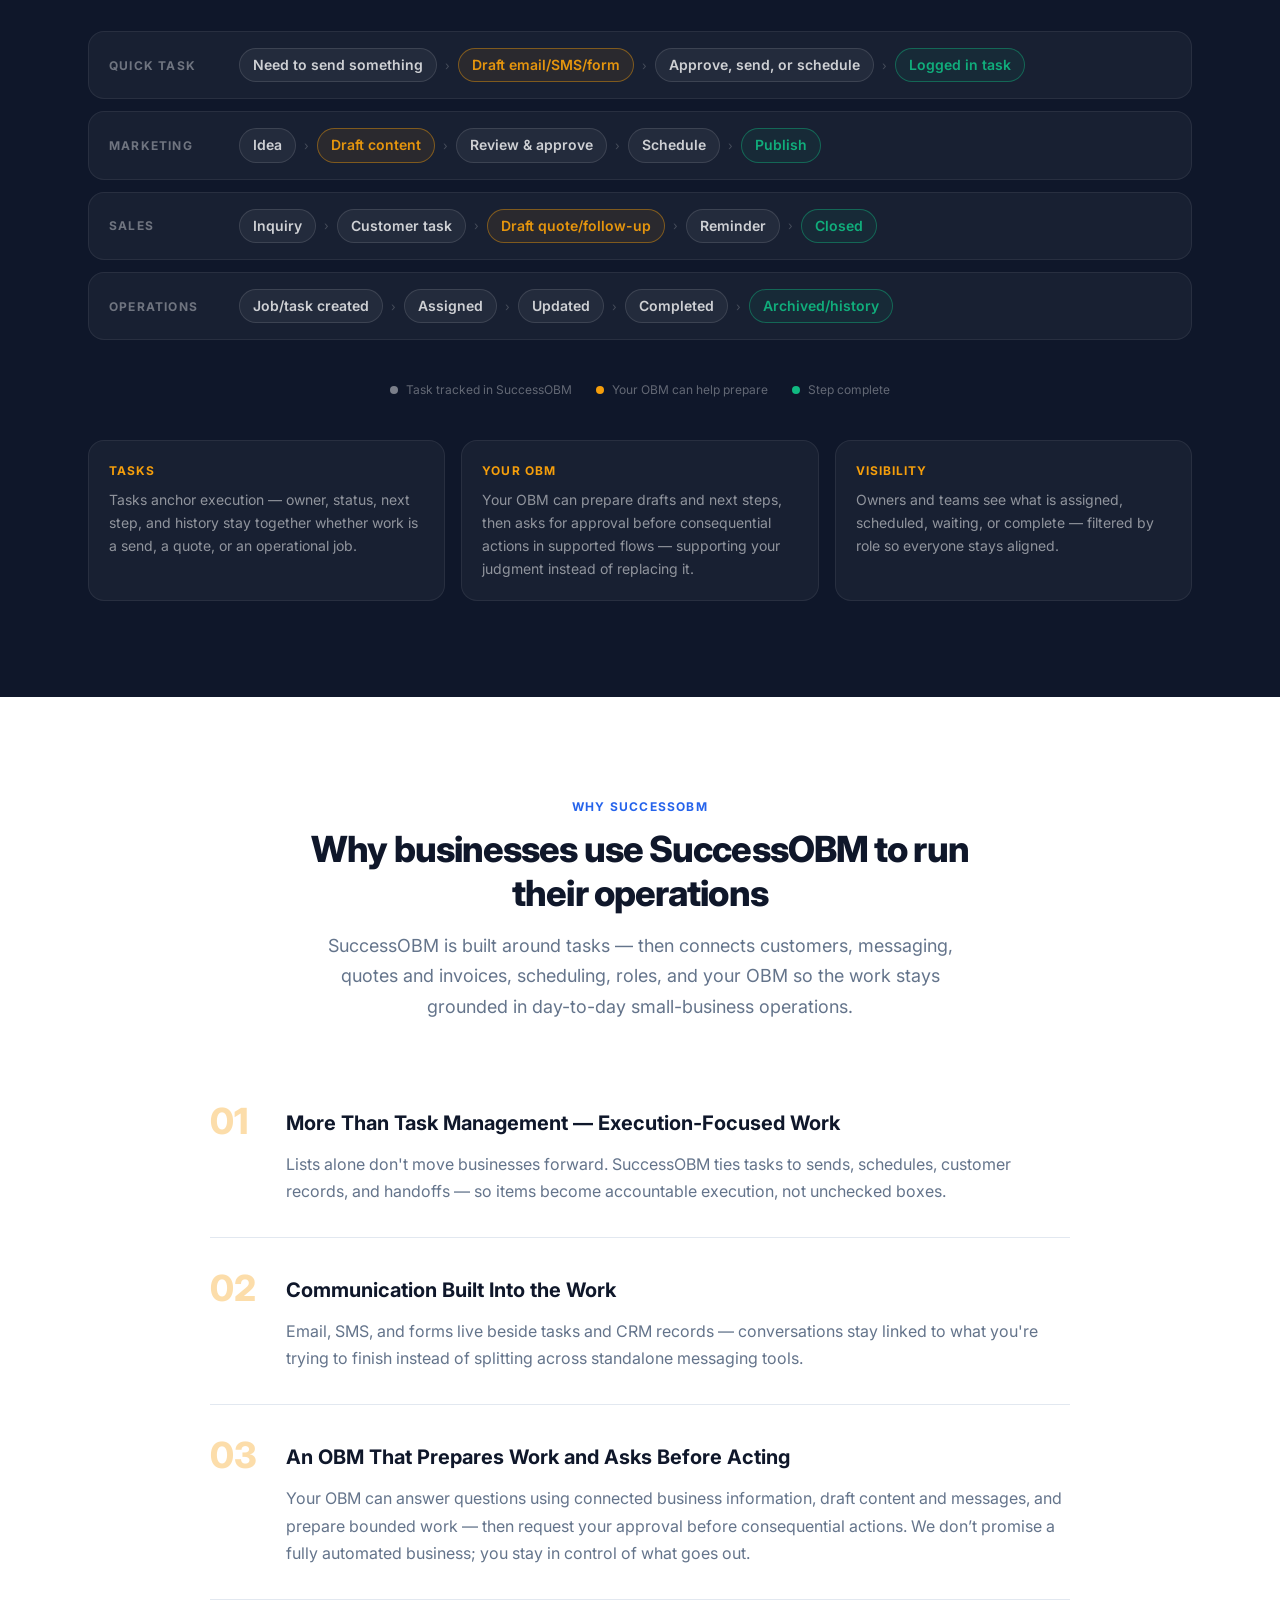
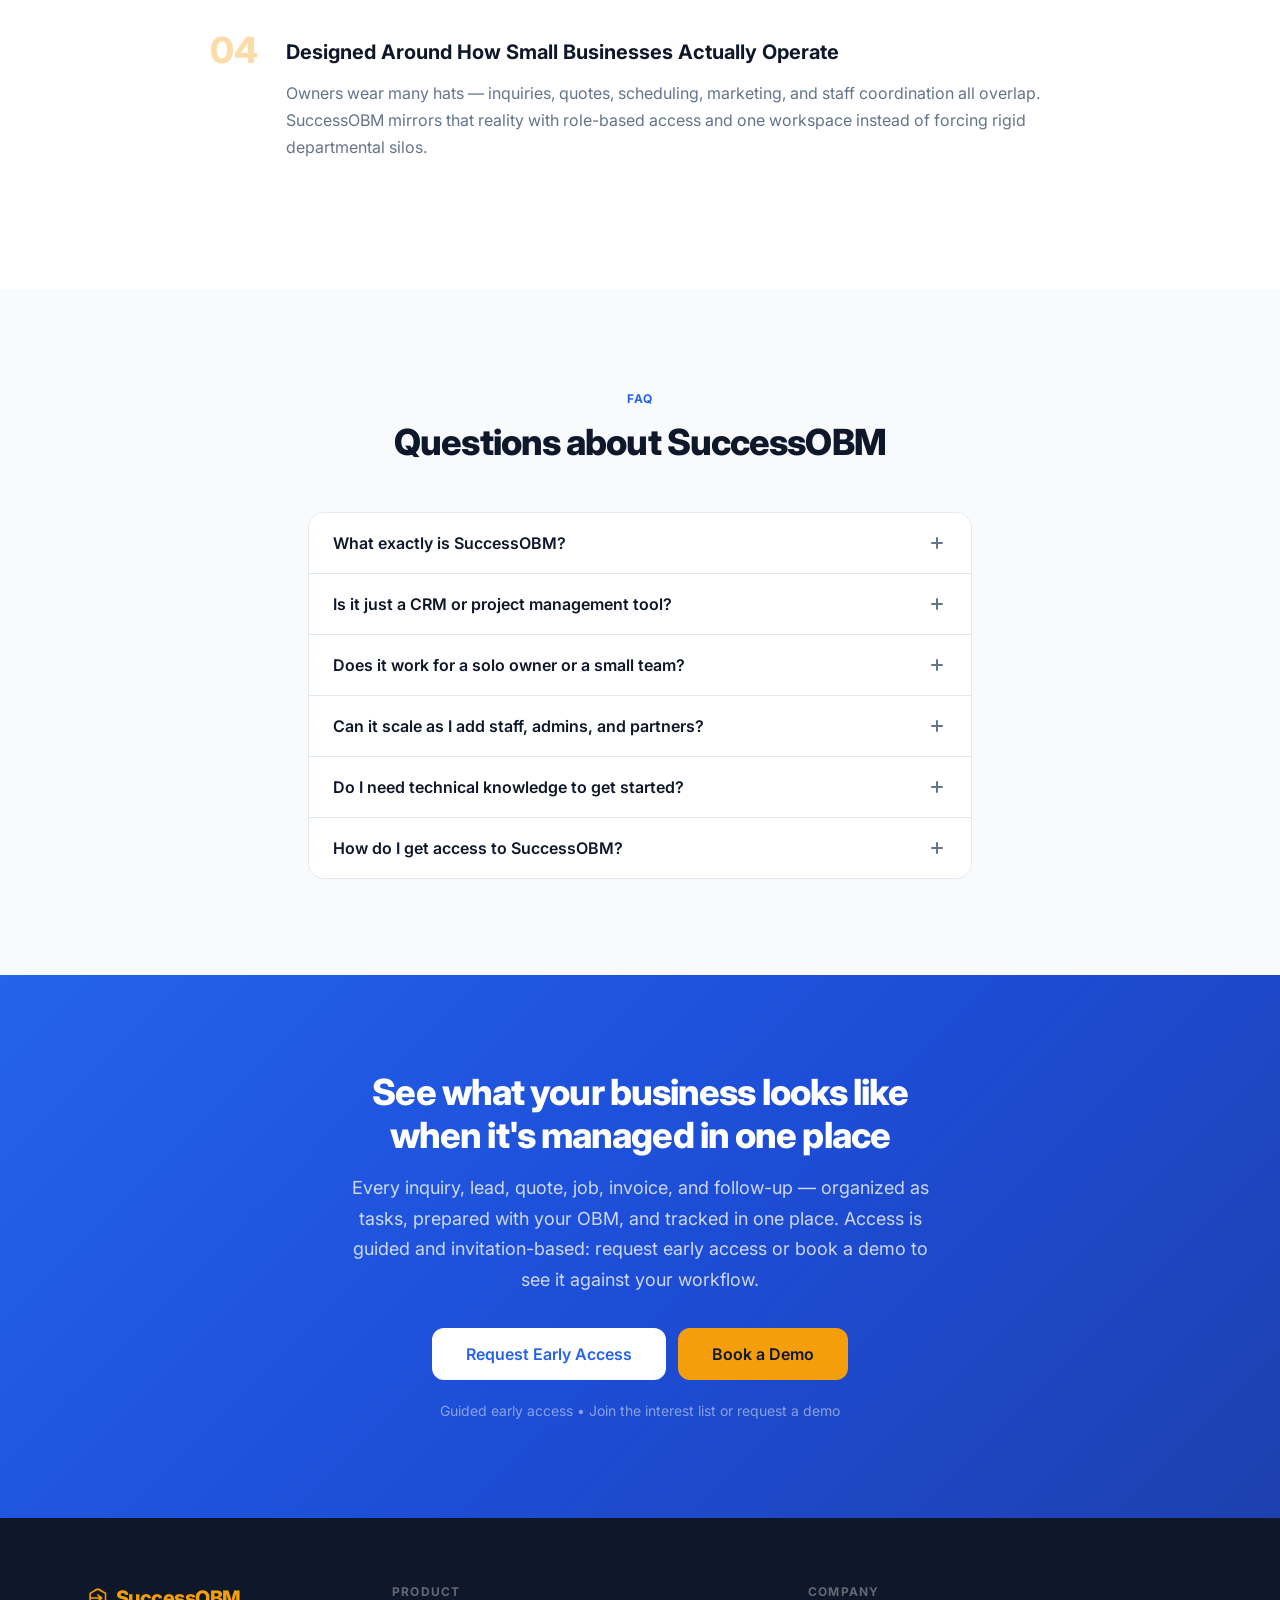
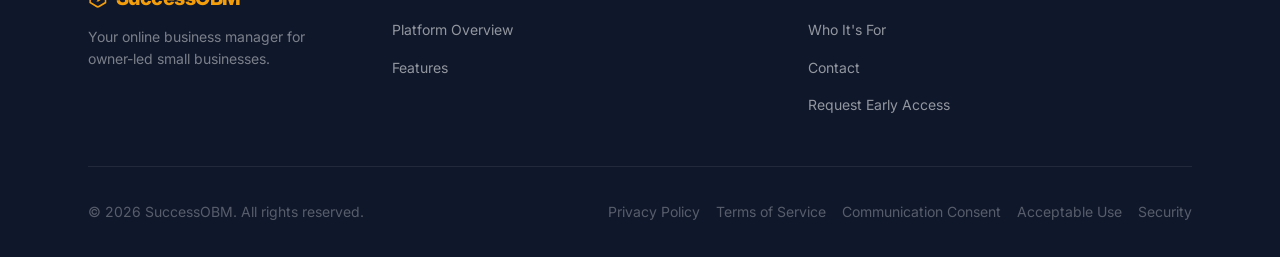
==== commit b3f23347: "fix(site): remove remaining payment wording from home and features early-access notes Co-authored-by" ====
--- a/index.html
+++ b/index.html
@@ -52,7 +52,7 @@
         "offers": {
           "@type": "Offer",
           "priceCurrency": "USD",
-          "description": "Guided, invitation-based early access. Request early access or book a demo. No payment required to submit a request.",
+          "description": "Guided, invitation-based early access. Request early access or book a demo.",
           "availability": "https://schema.org/LimitedAvailability"
         },
         "publisher": { "@id": "https://successobm.com/#organization" },
@@ -916,7 +916,7 @@
           <a href="/contact" class="btn btn--gold  btn--lg">Book a Demo</a>
         </div>
         <p class="cta-section__note">
-          No payment required to join the list &bull; Guided demos available &bull; We&apos;ll email your next steps
+          Guided early access &bull; Join the interest list or request a demo
         </p>
       </div>
     </section>
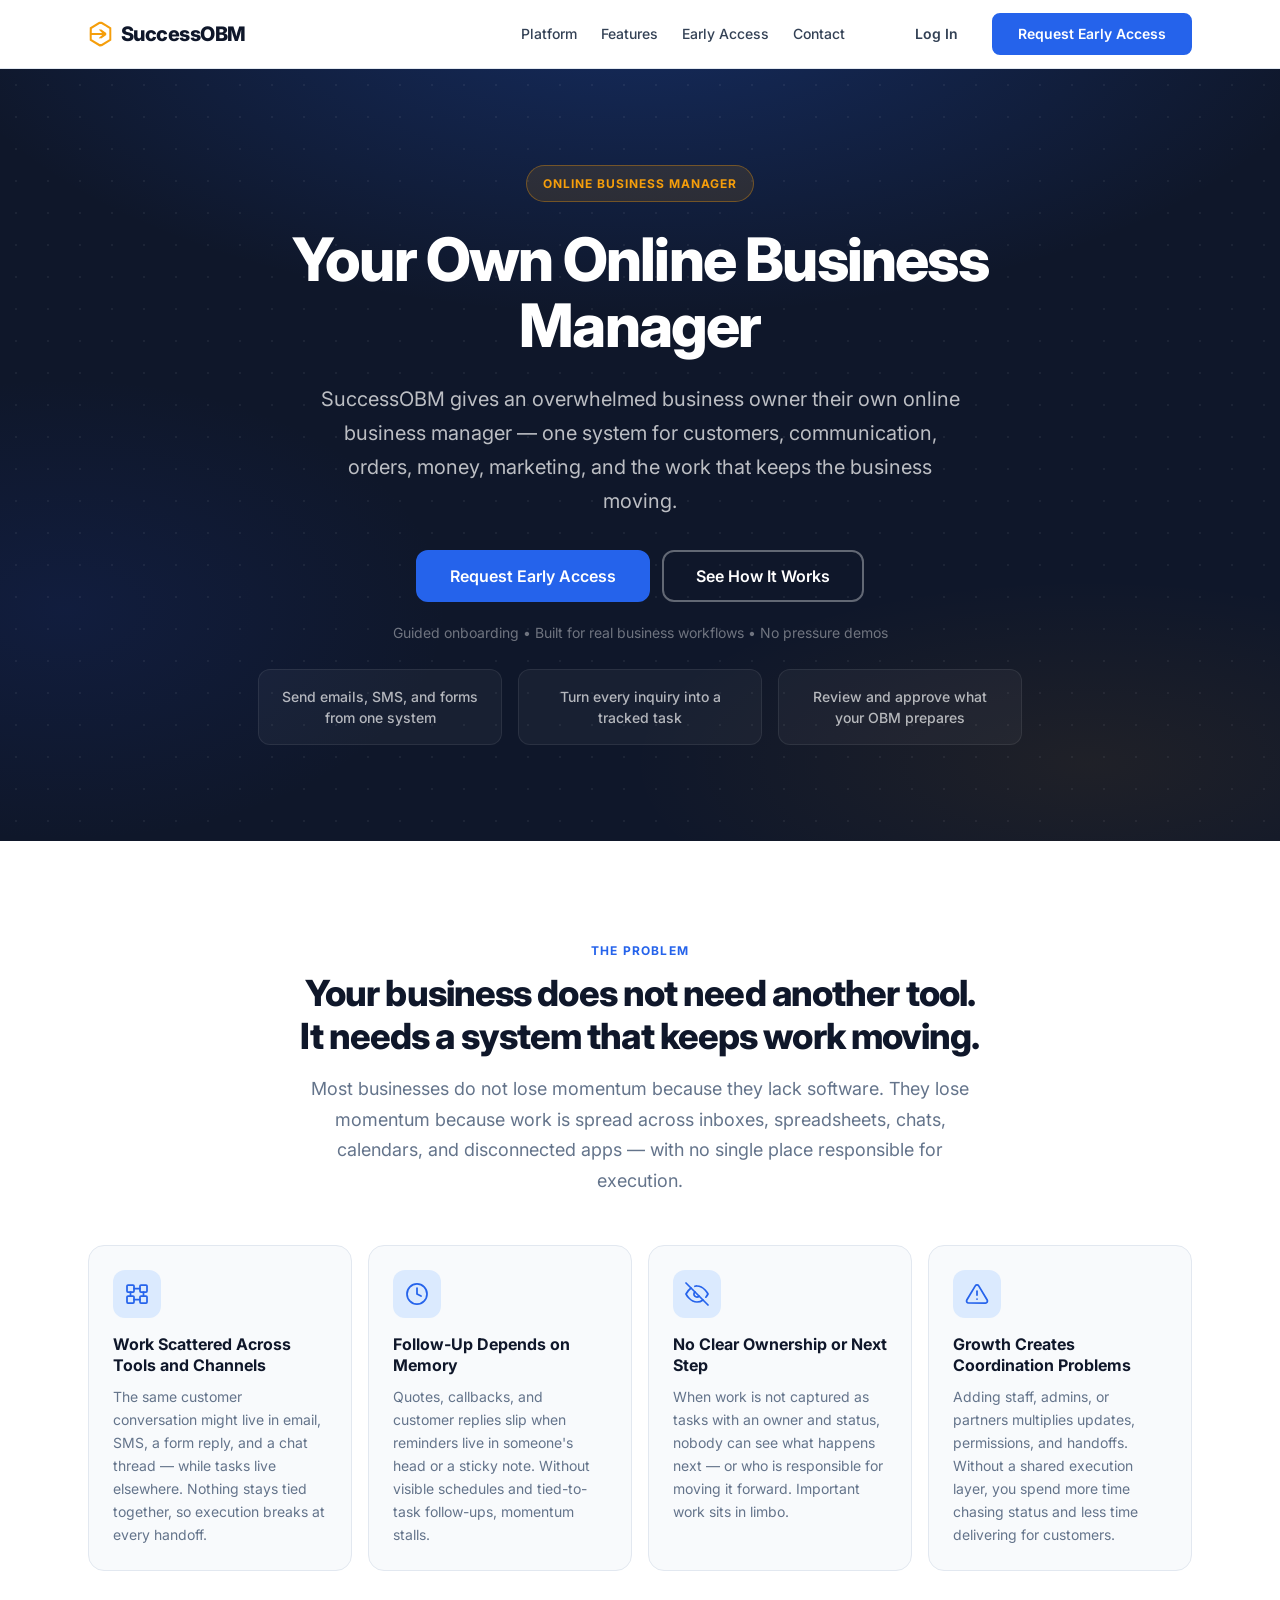
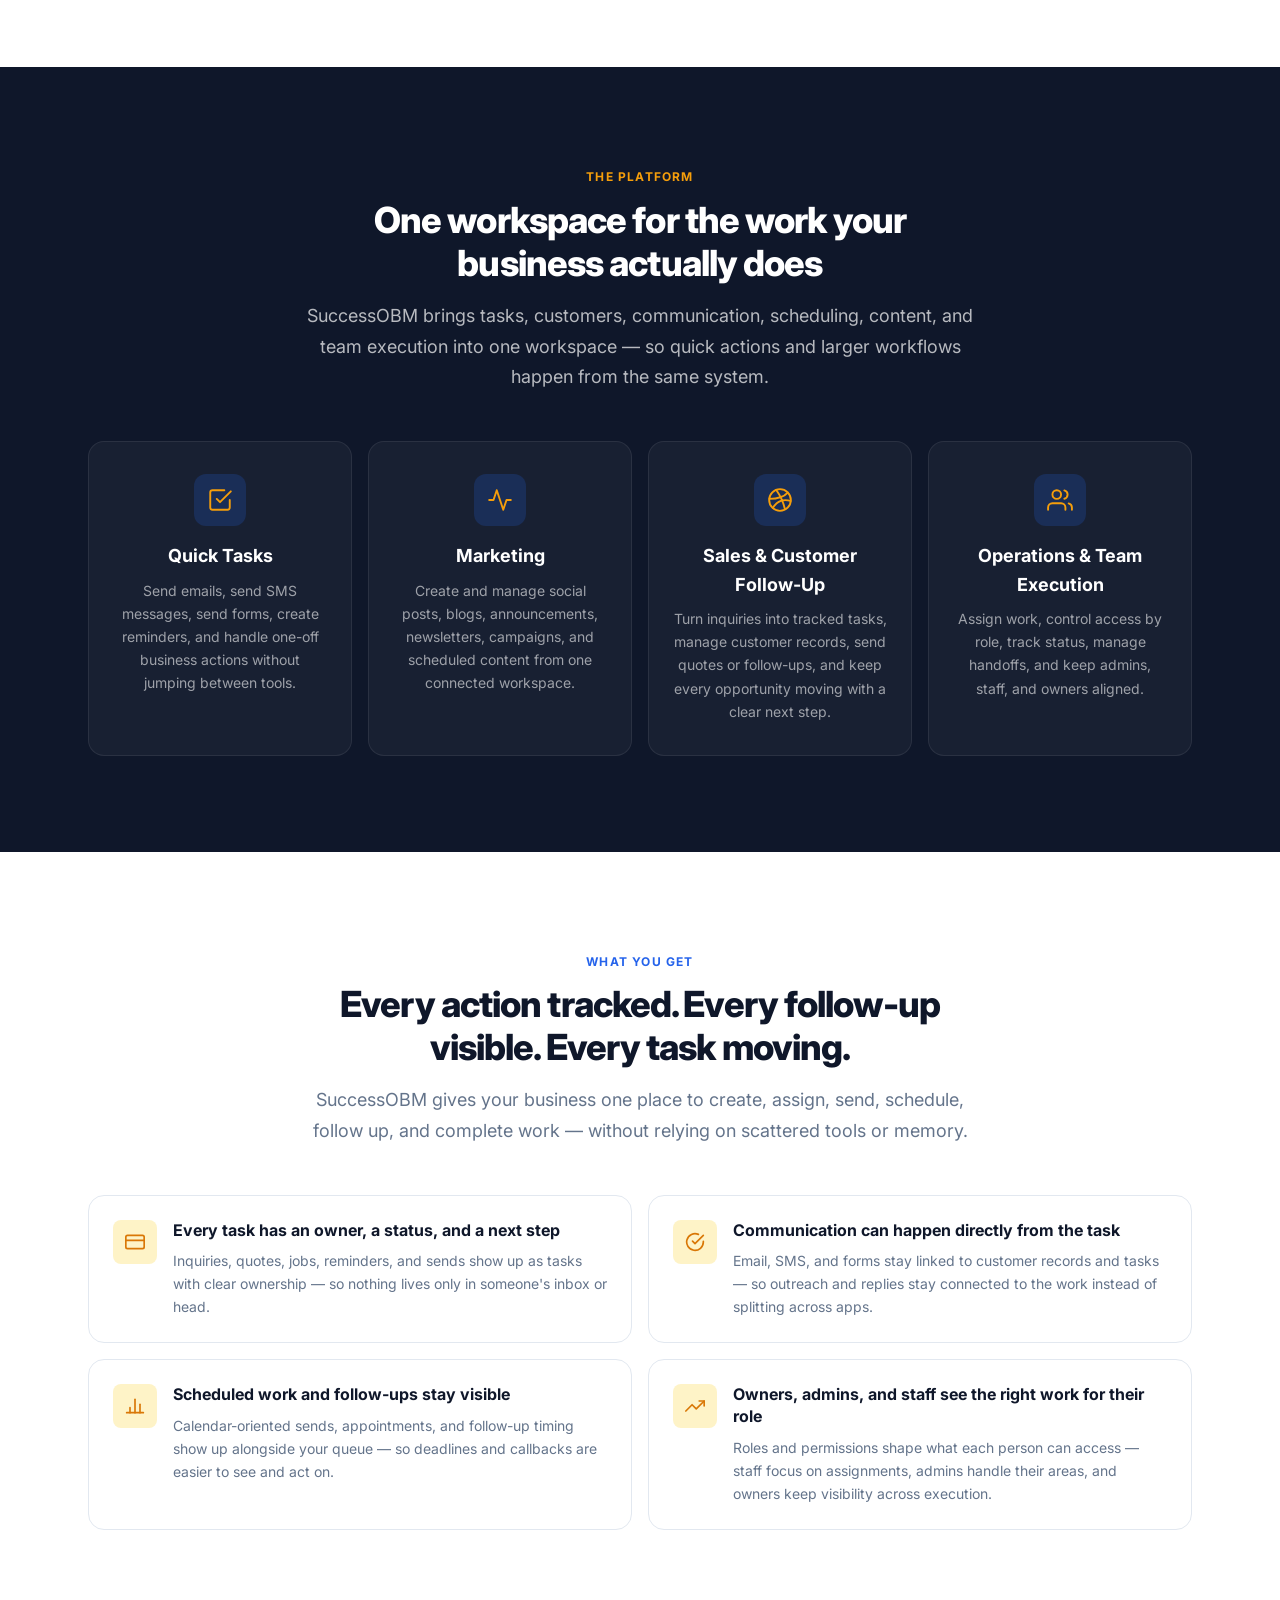
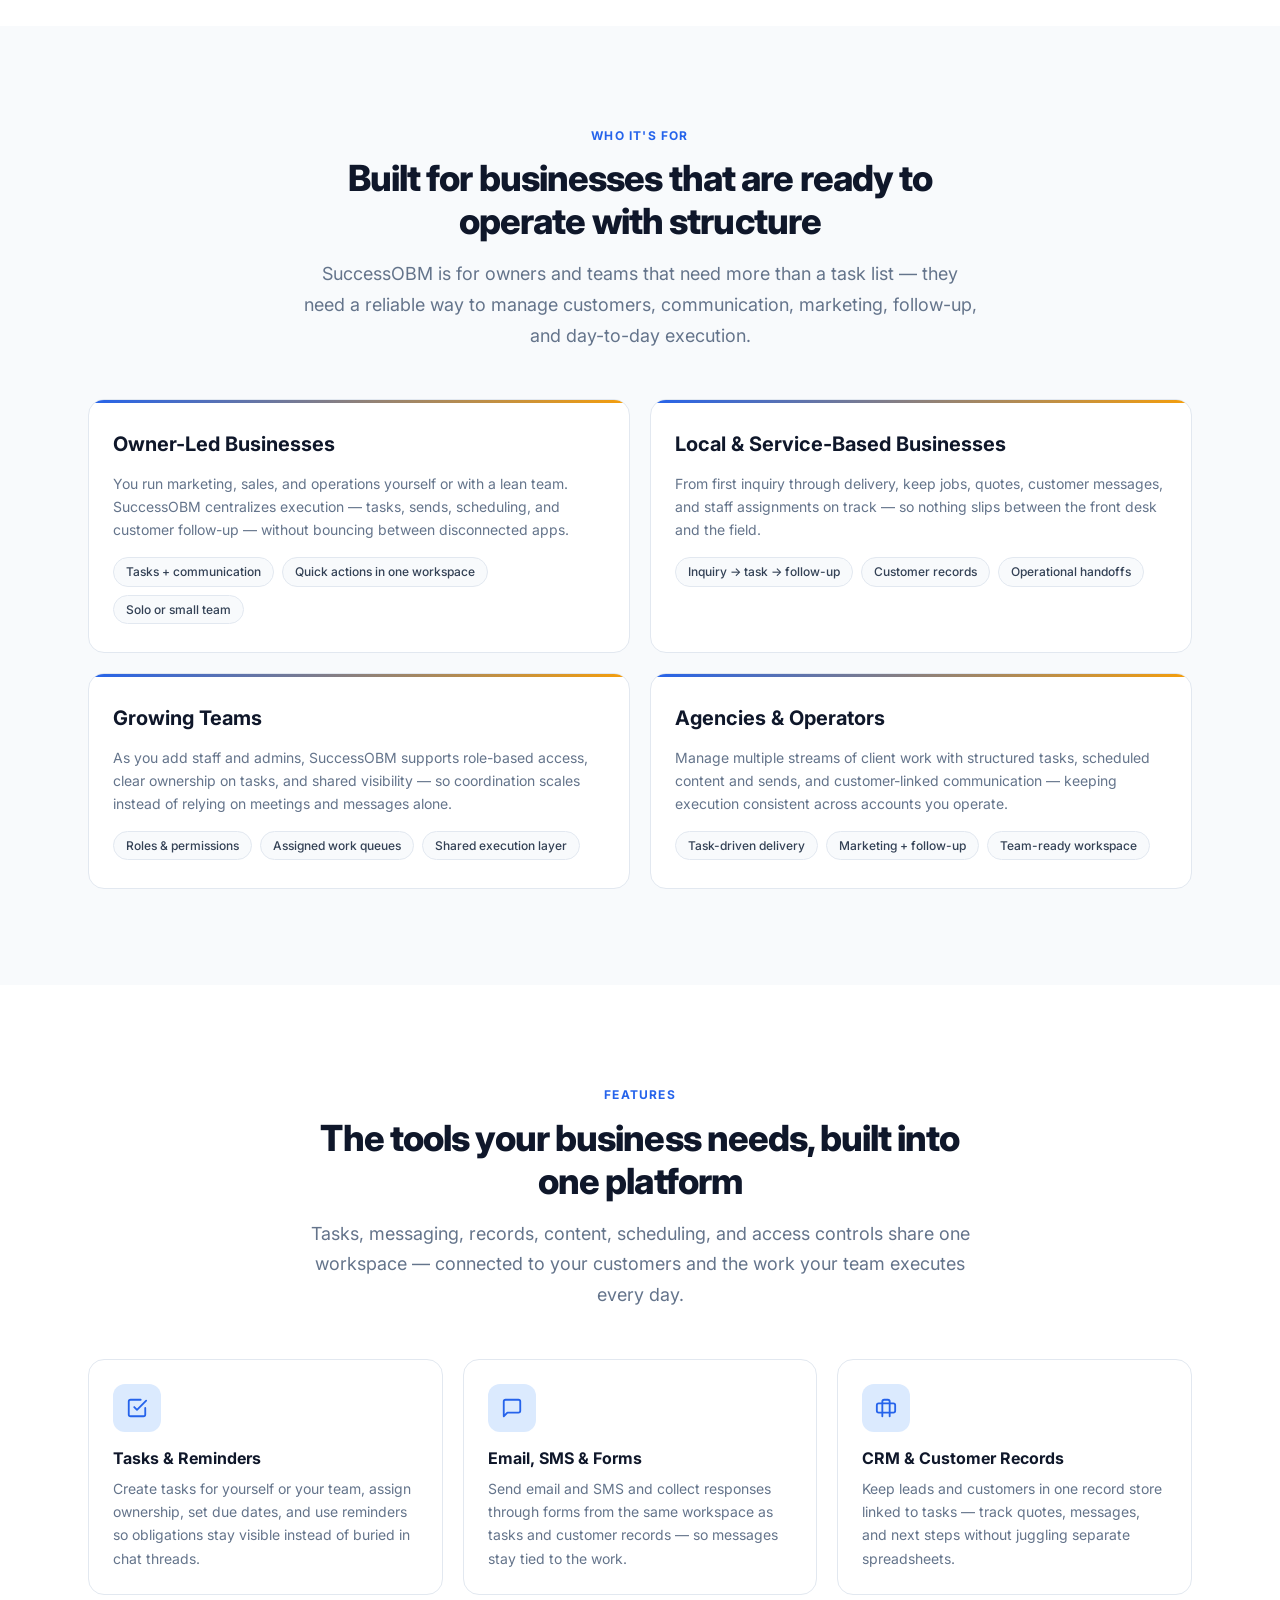
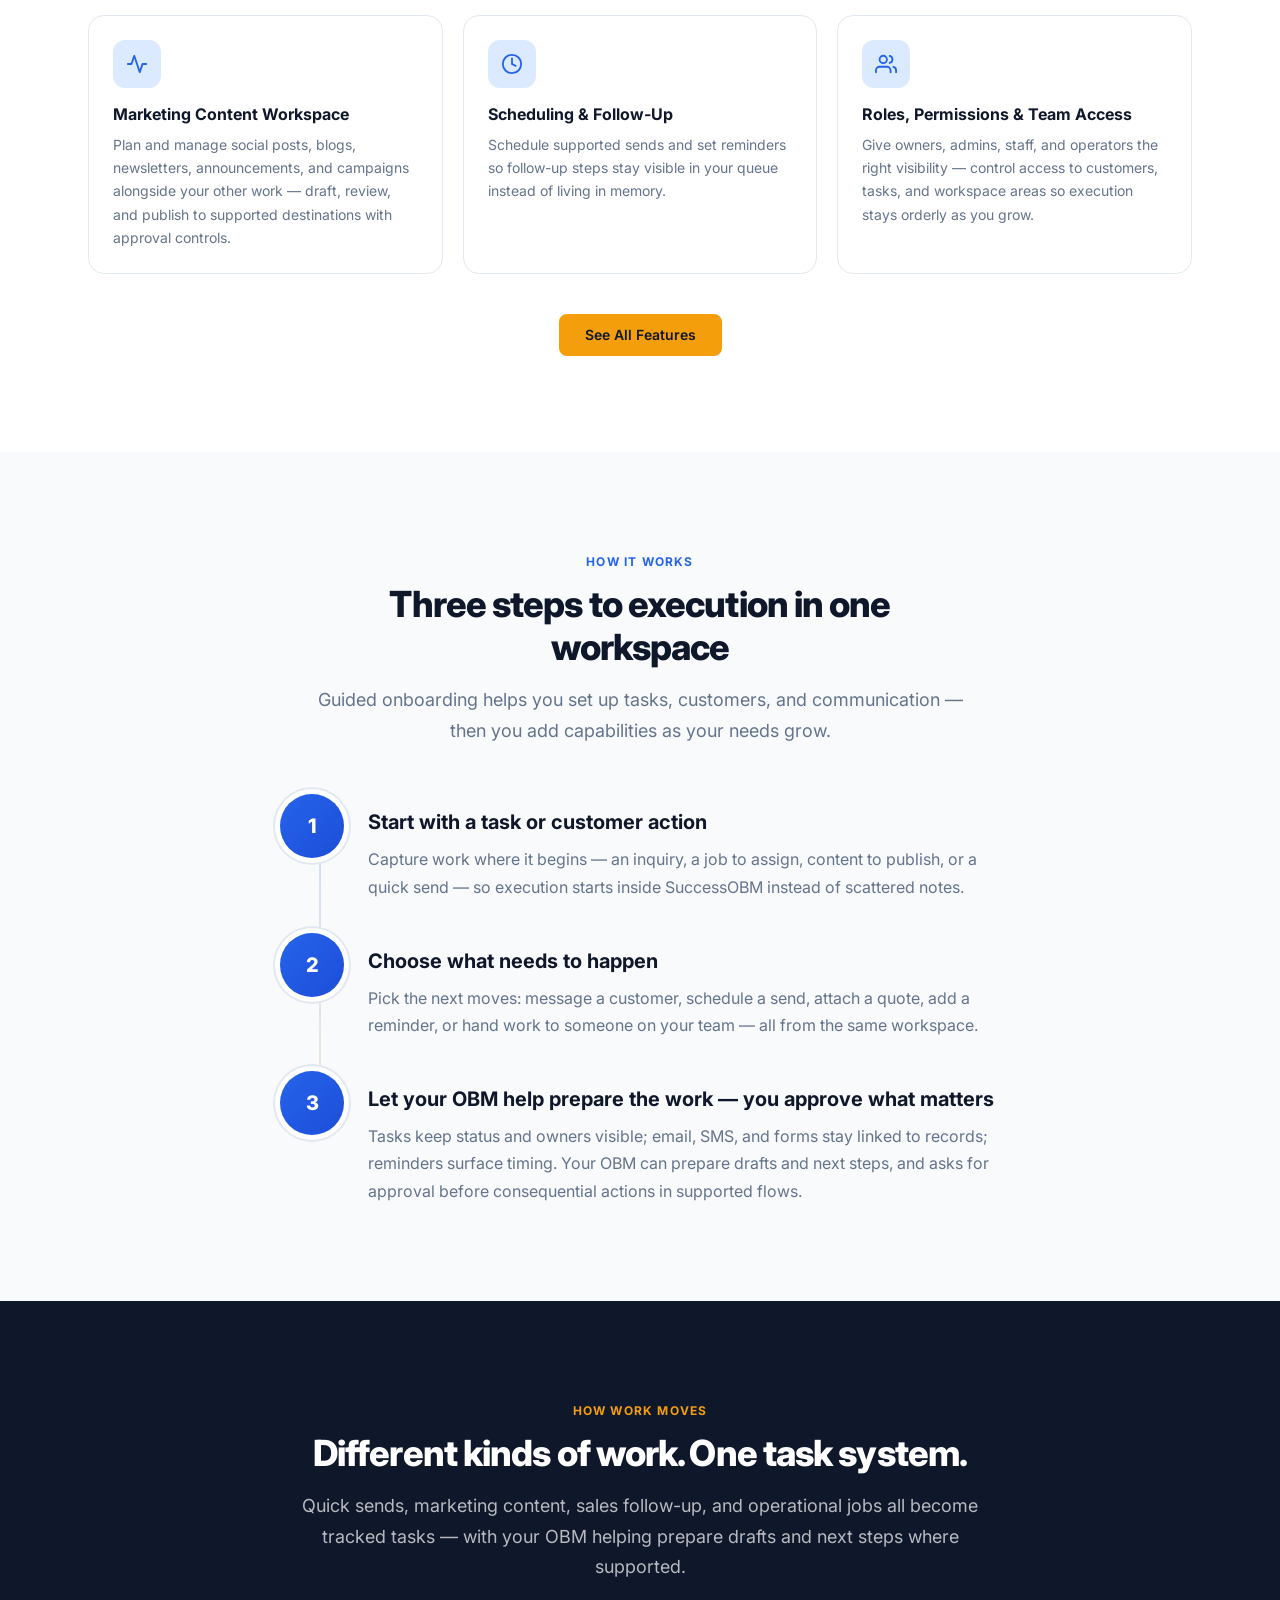
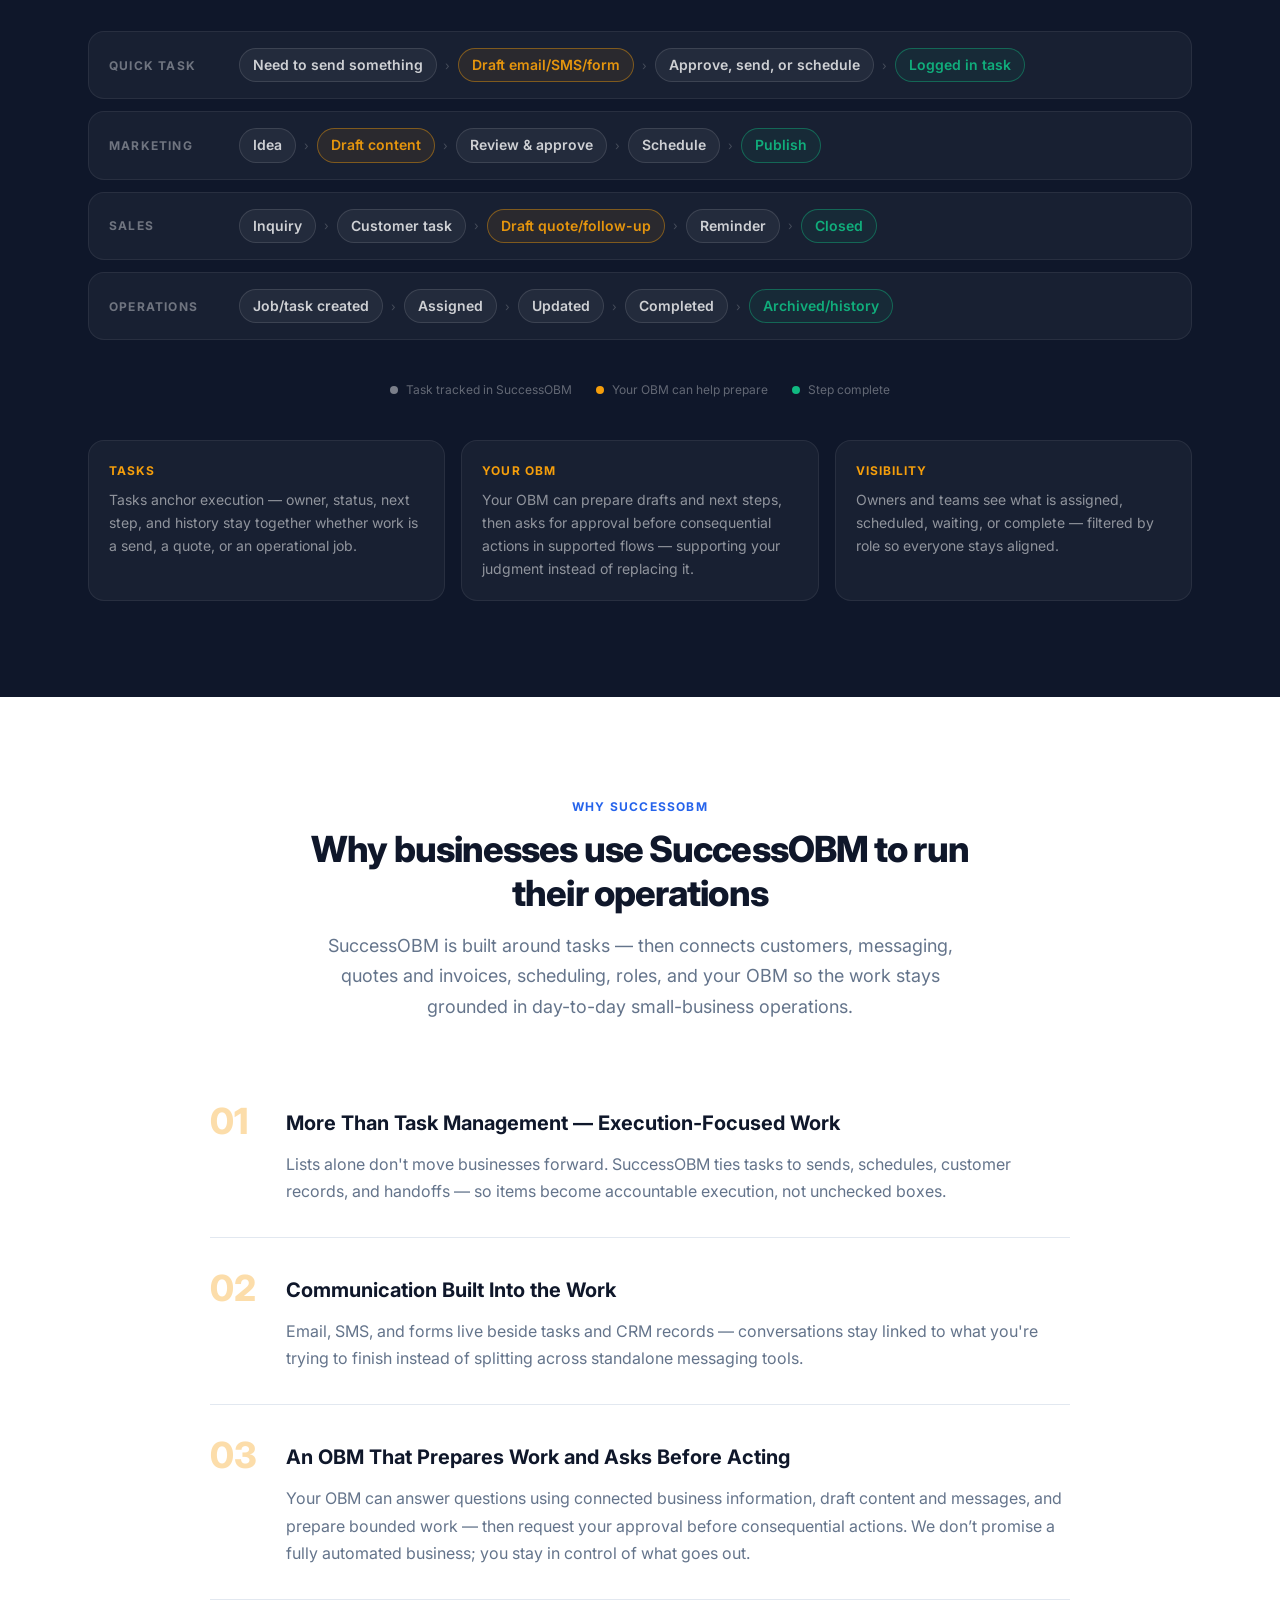
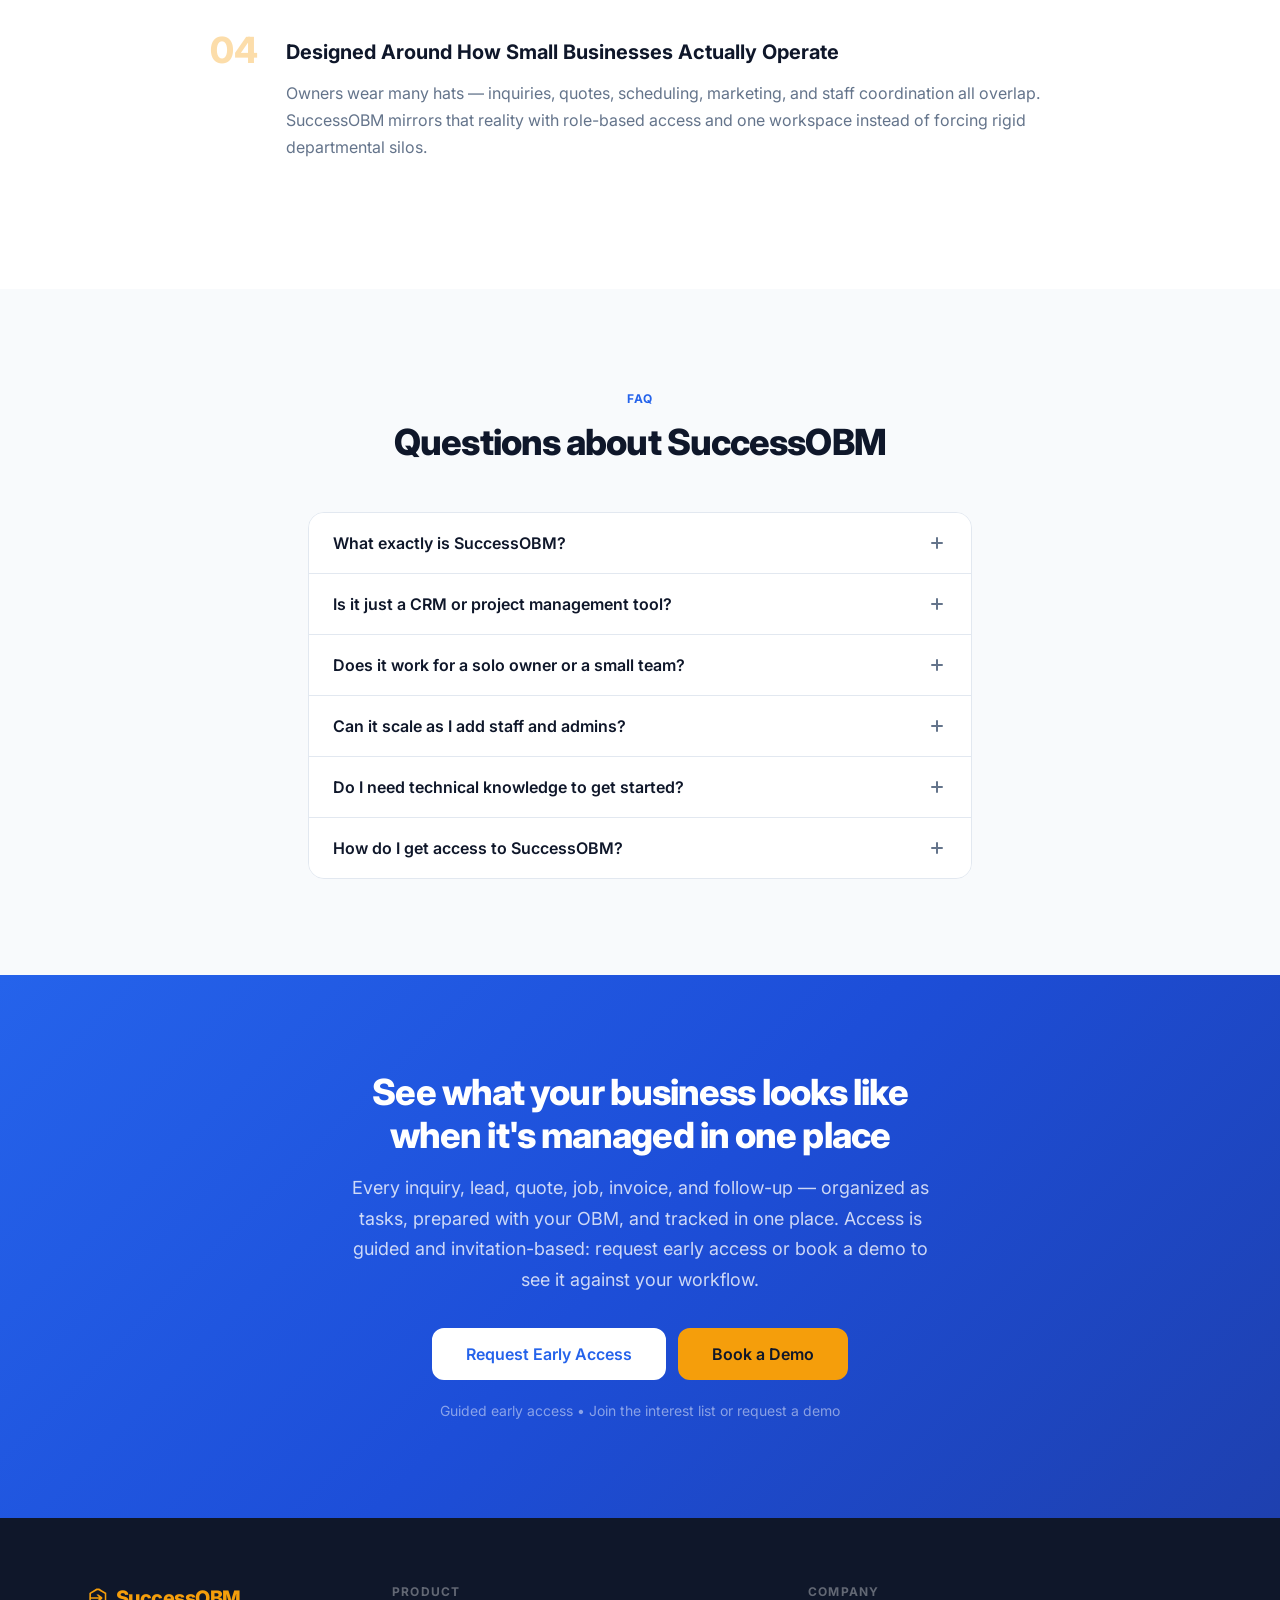
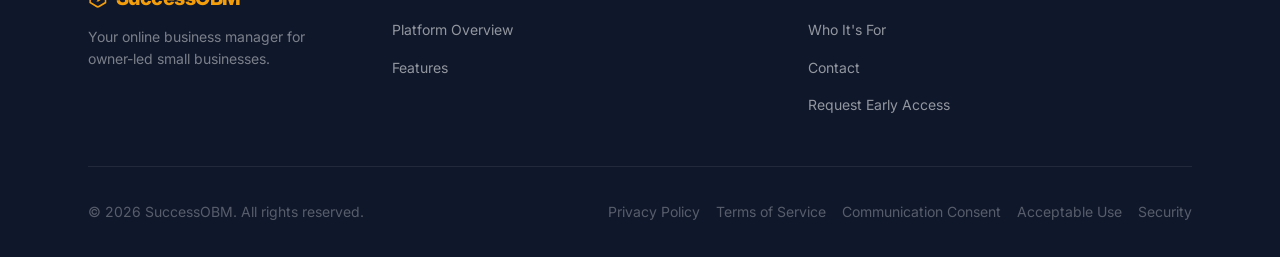
==== commit 8fc6da65: "fix(site): remove unsupported partner-role claims from home and platform Public team-access copy now" ====
--- a/index.html
+++ b/index.html
@@ -861,12 +861,12 @@
           <div class="faq-item">
             <dt>
               <button class="faq-toggle" aria-expanded="false" aria-controls="faq-4">
-                Can it scale as I add staff, admins, and partners?
+                Can it scale as I add staff and admins?
                 <span class="faq-toggle__icon" aria-hidden="true"></span>
               </button>
             </dt>
             <dd id="faq-4" class="faq-answer" hidden>
-              <p>Yes. SuccessOBM is built to grow with your business. You can manage roles, permissions, and access for staff, contractors, admins, and partners — giving each person the right level of visibility and control. As your team and business structure grow in complexity, SuccessOBM provides the operational foundation to manage that without starting over on a new platform.</p>
+              <p>Yes. SuccessOBM supports role-based access for owners, admins, and staff, with per-feature controls so each person can access the areas they need.</p>
             </dd>
           </div>
 
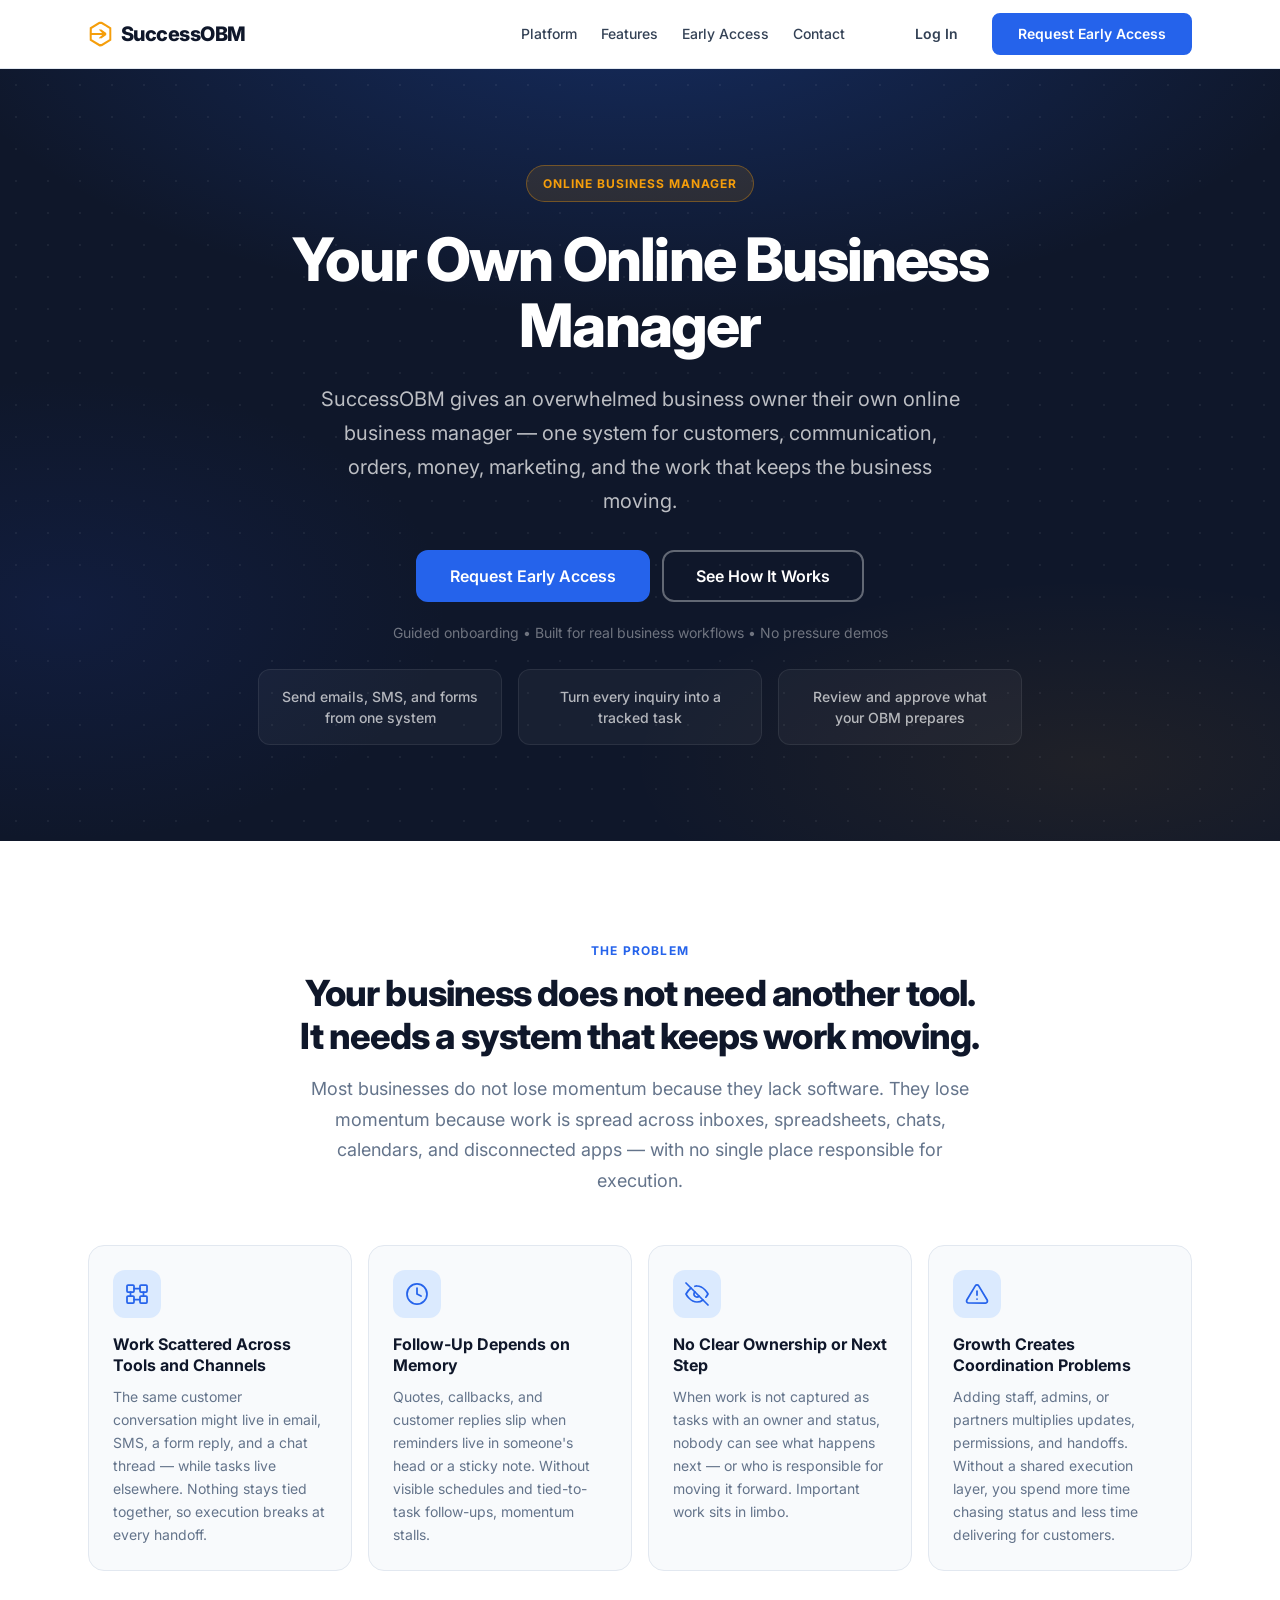
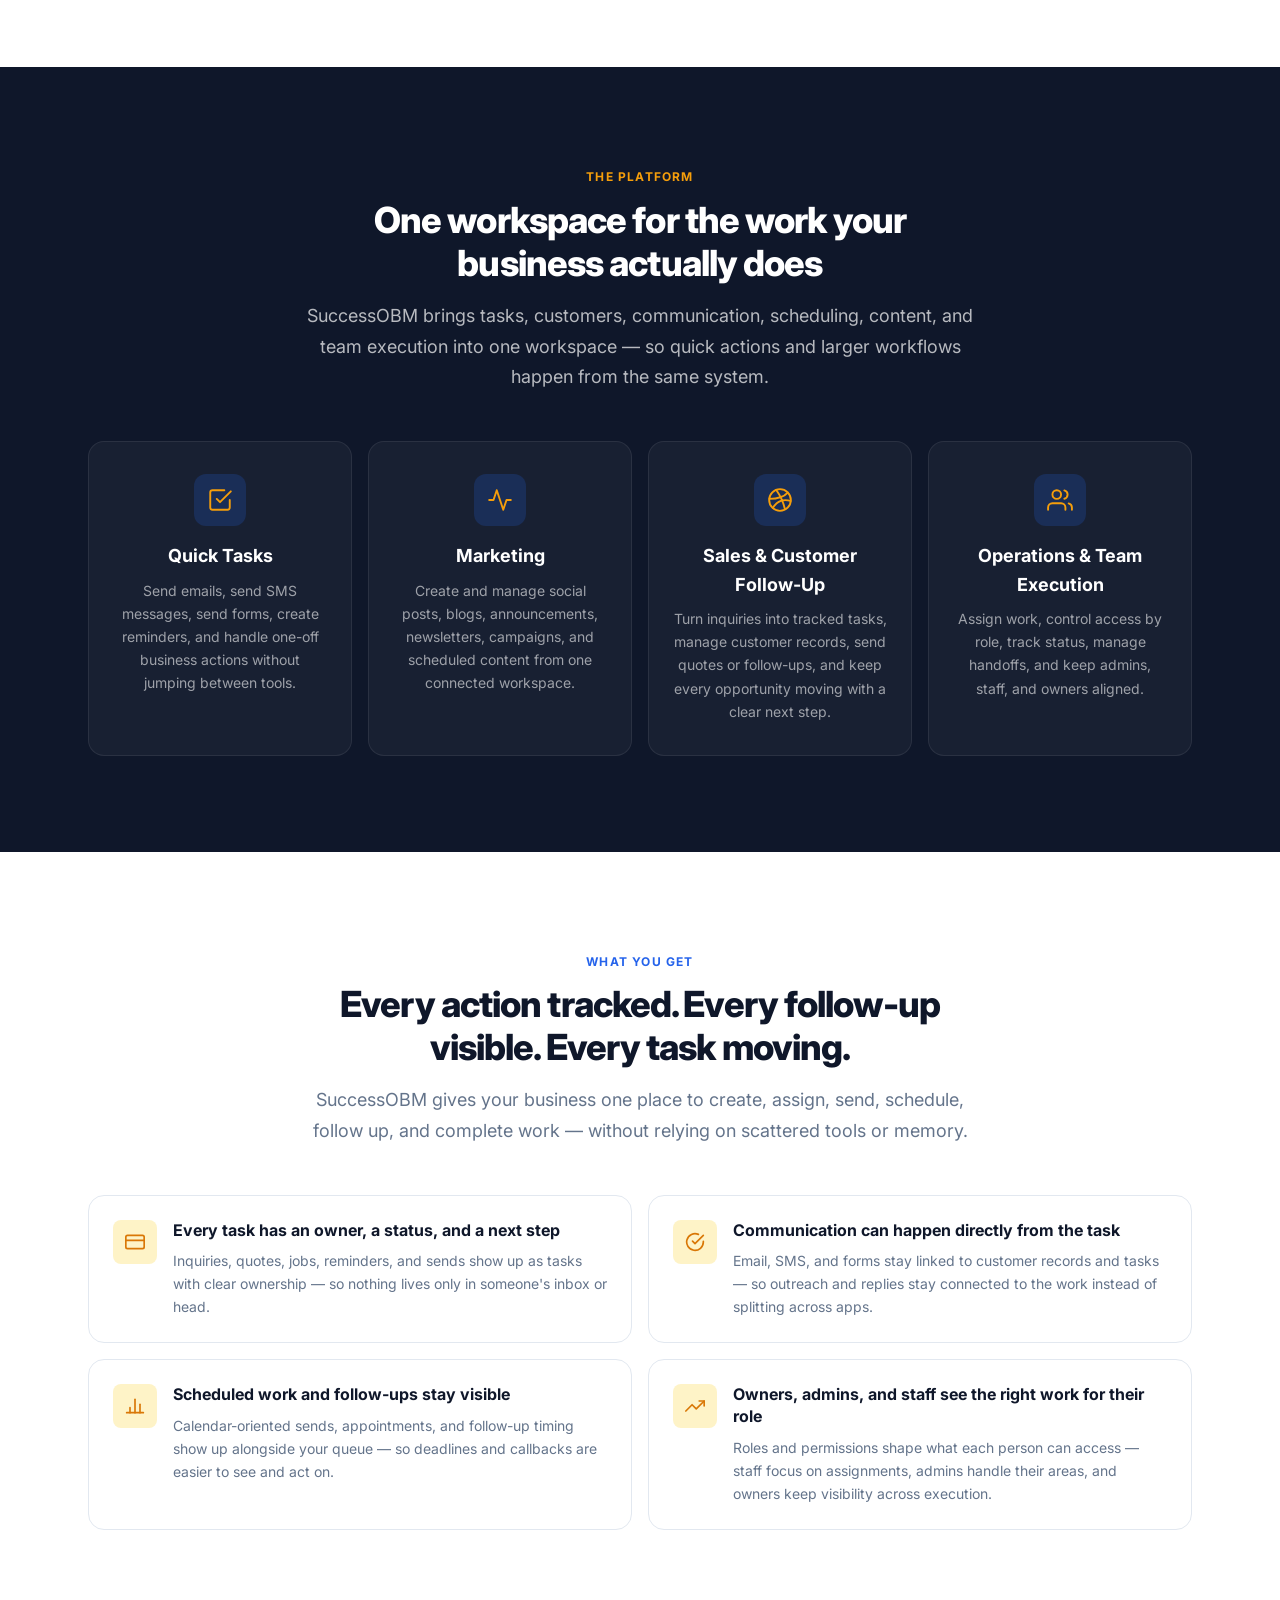
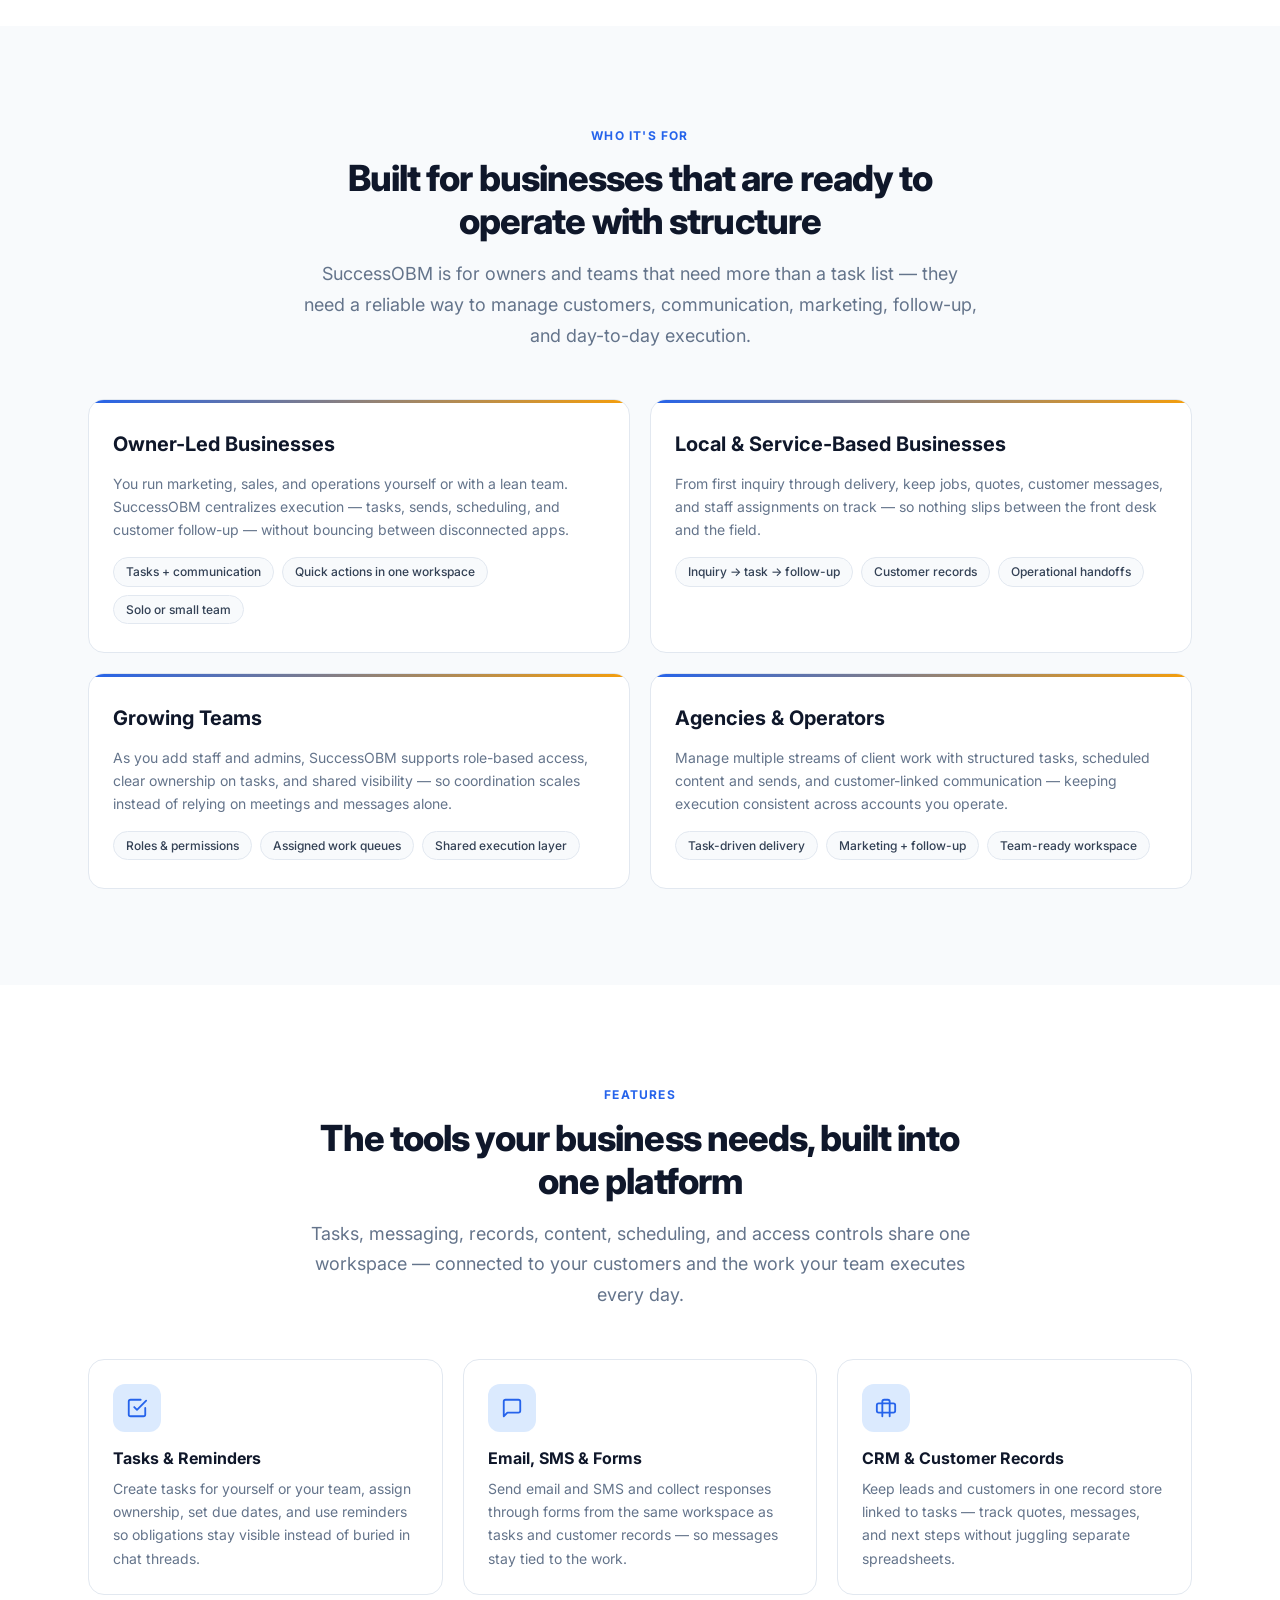
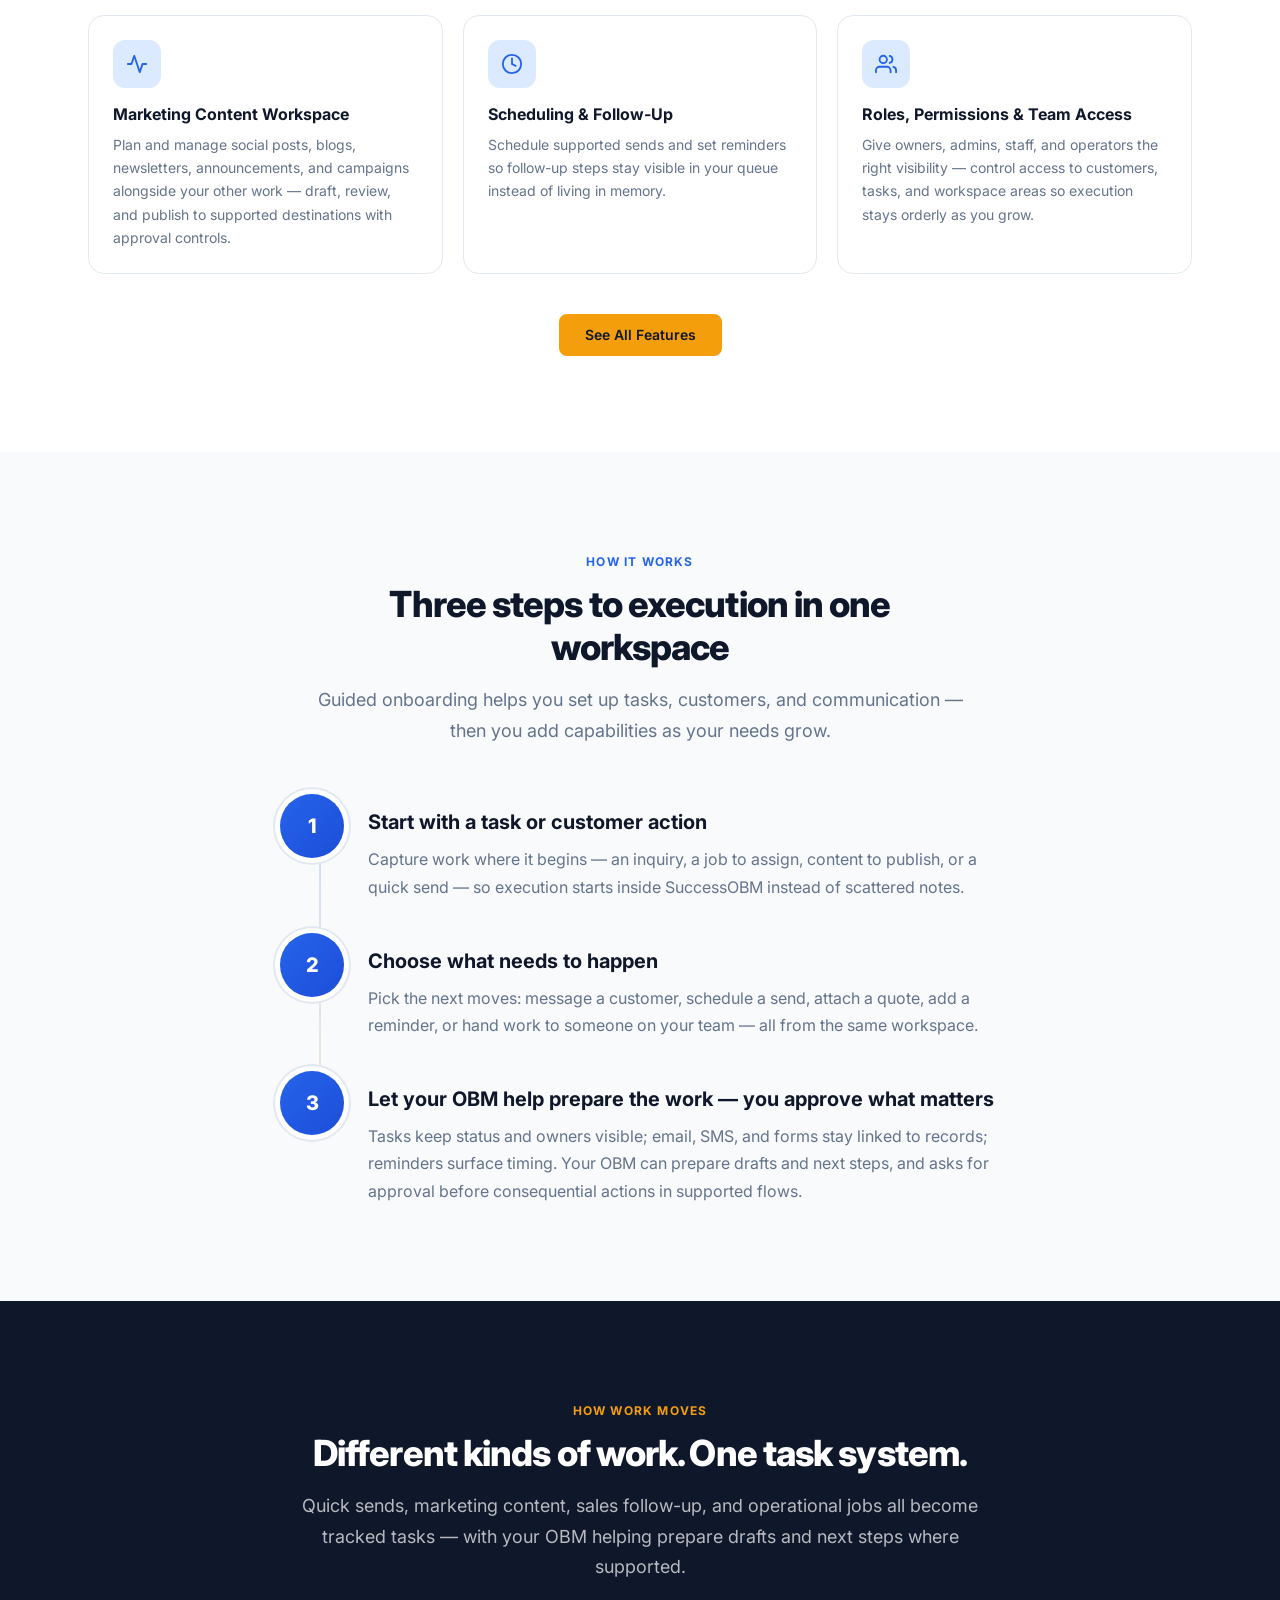
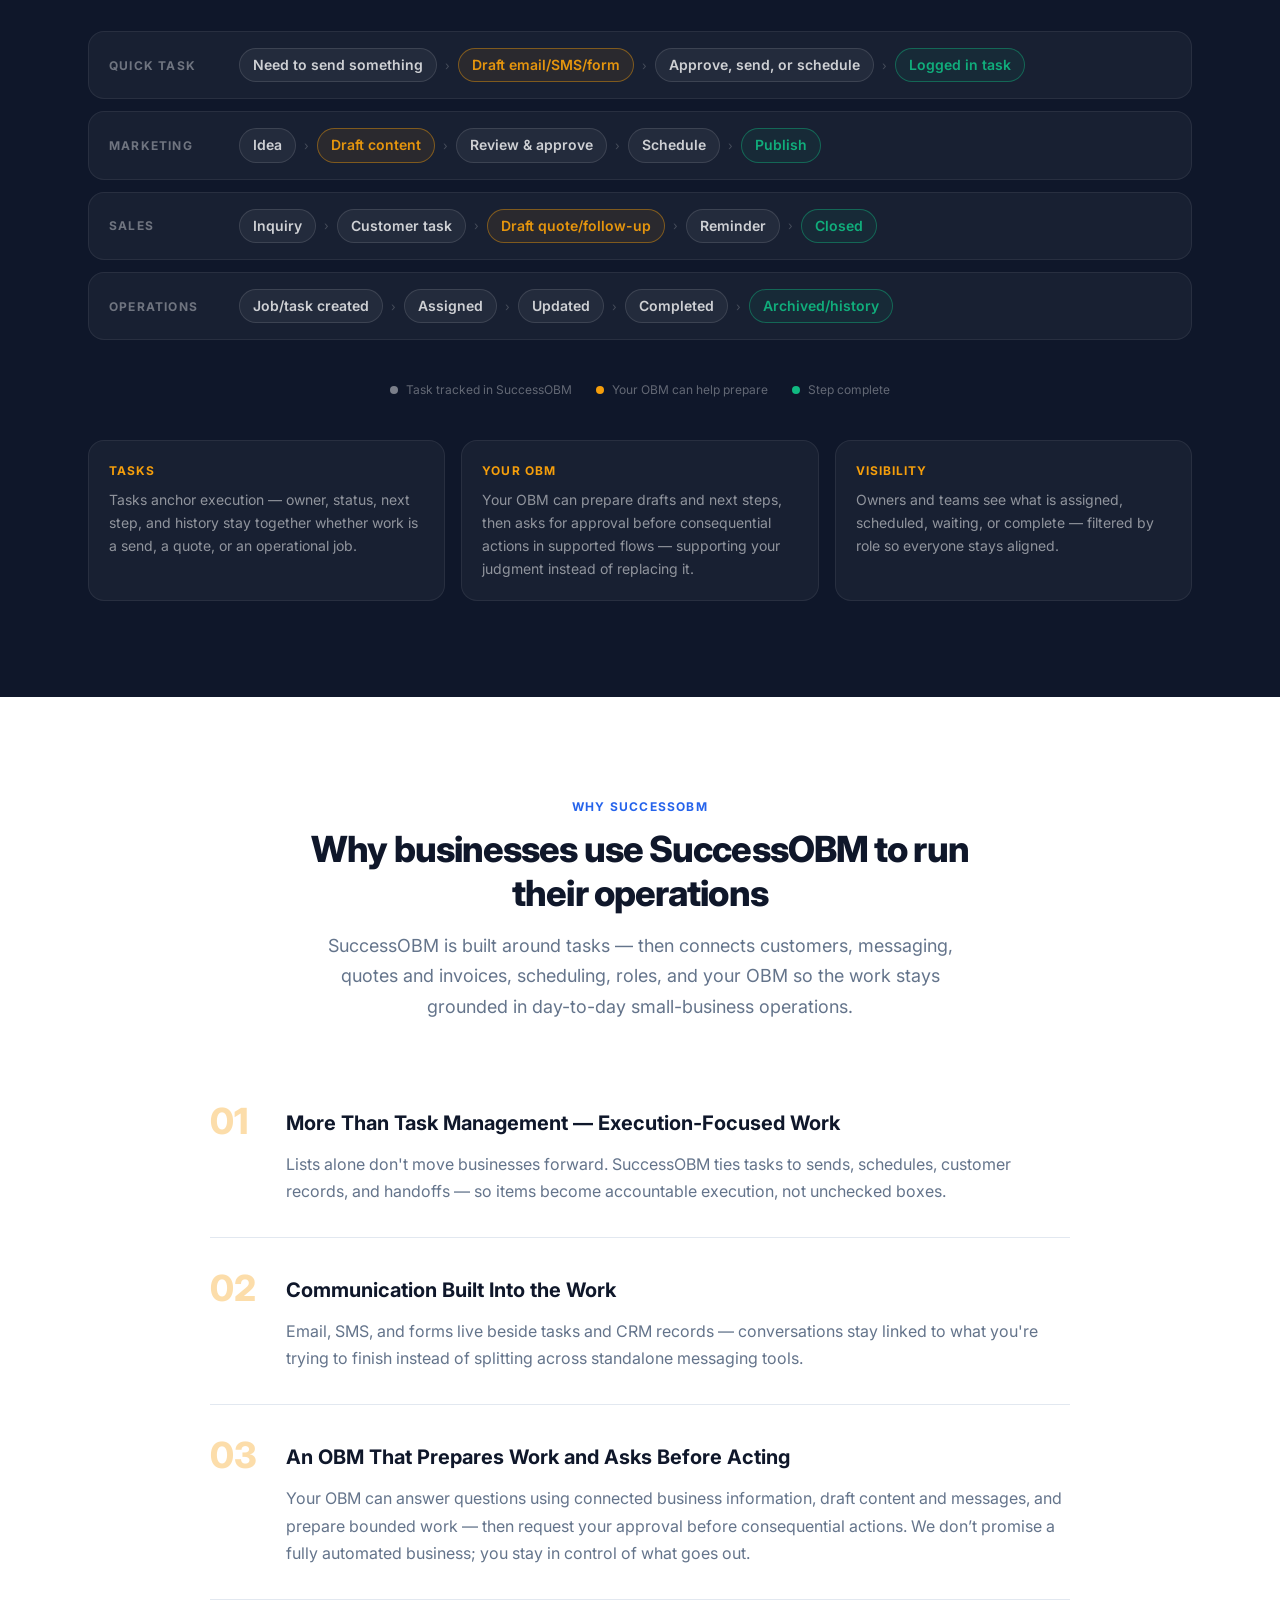
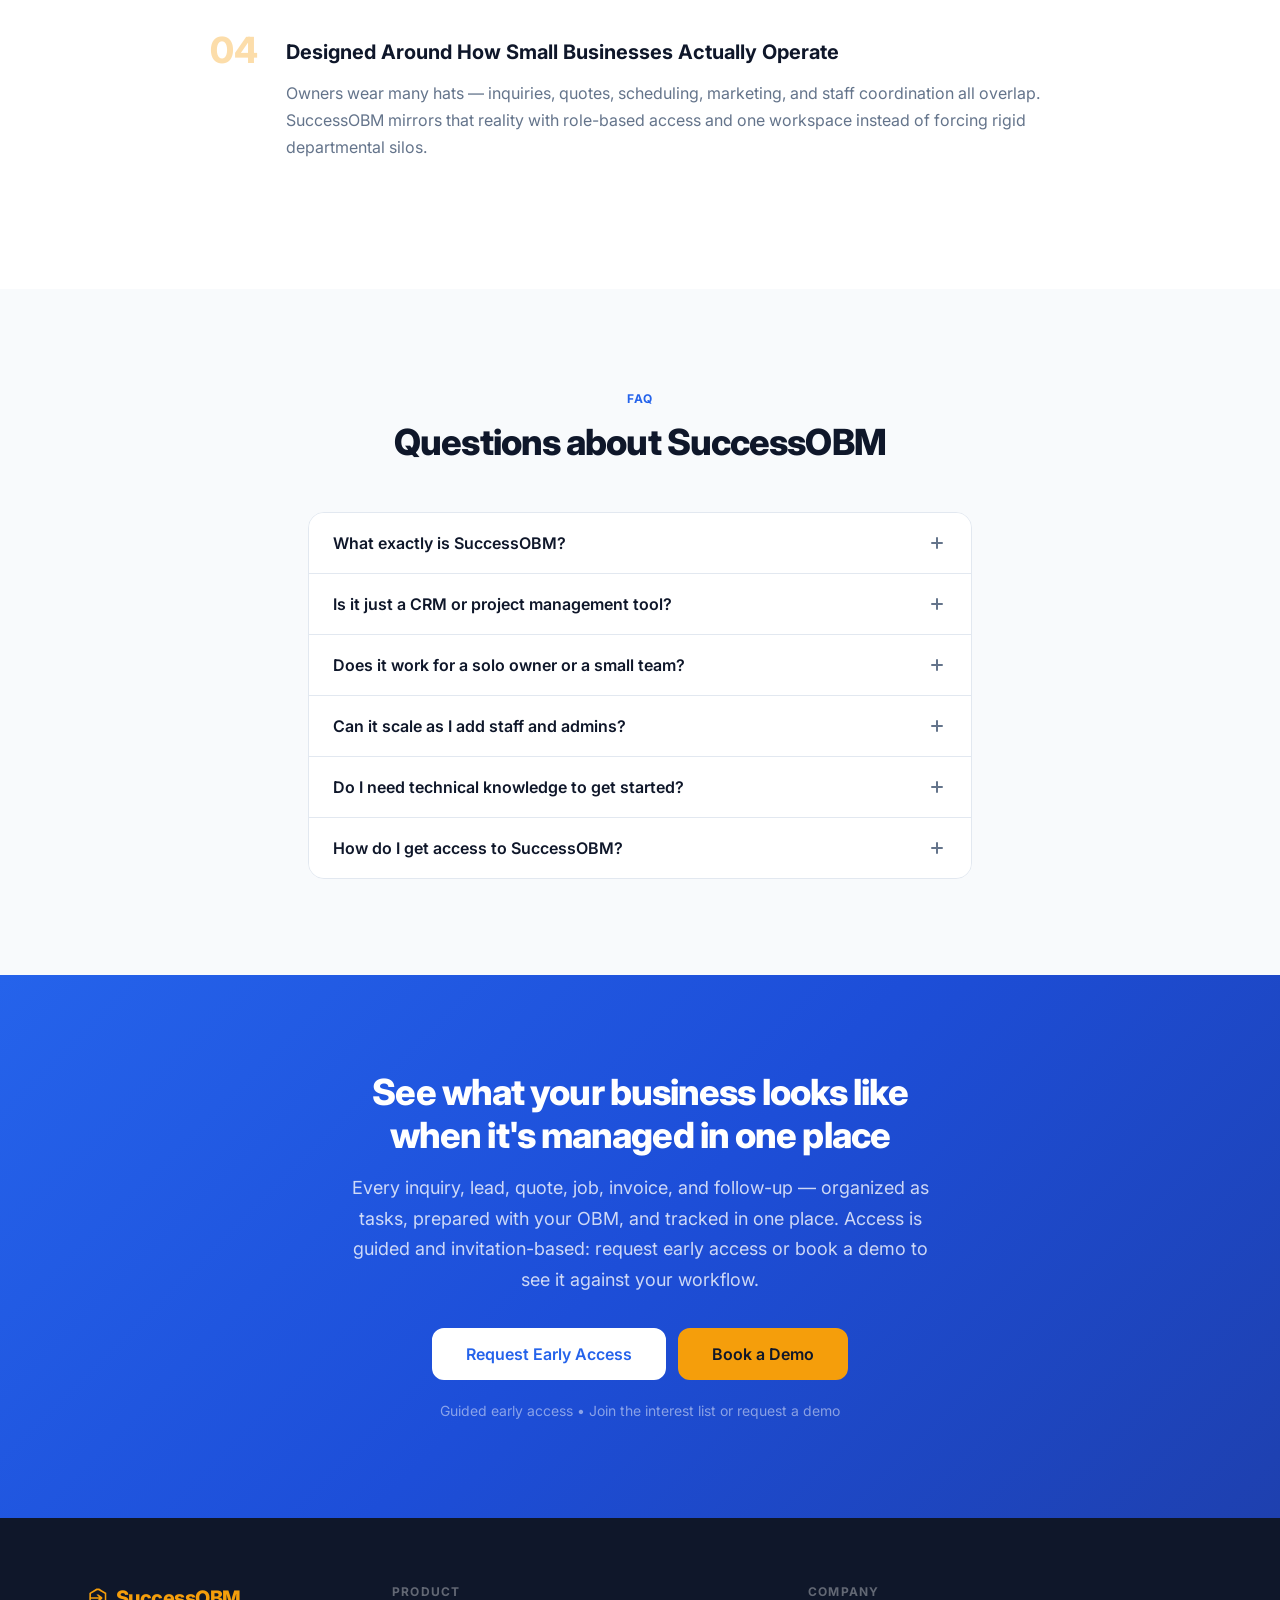
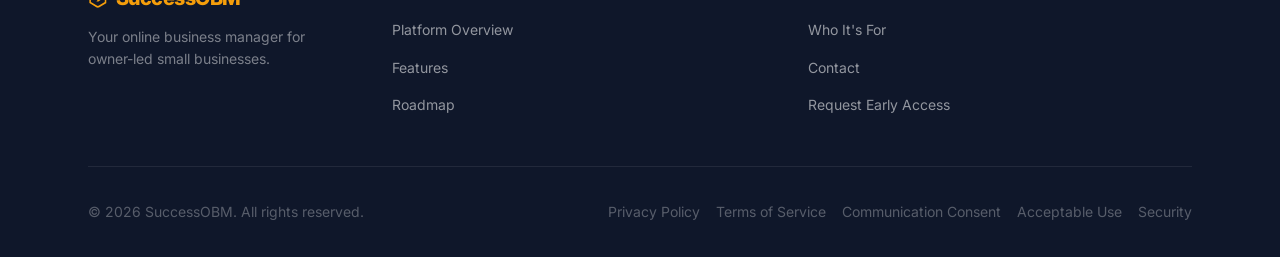
==== commit 935f0272: "feat(site): add public product roadmap Add /roadmap/ with status definitions (Exploring, Planned, In" ====
--- a/index.html
+++ b/index.html
@@ -942,6 +942,7 @@
             <ul role="list">
               <li><a href="/platform">Platform Overview</a></li>
               <li><a href="/features">Features</a></li>
+              <li><a href="/roadmap/">Roadmap</a></li>
             </ul>
           </div>
           <div class="footer__col">
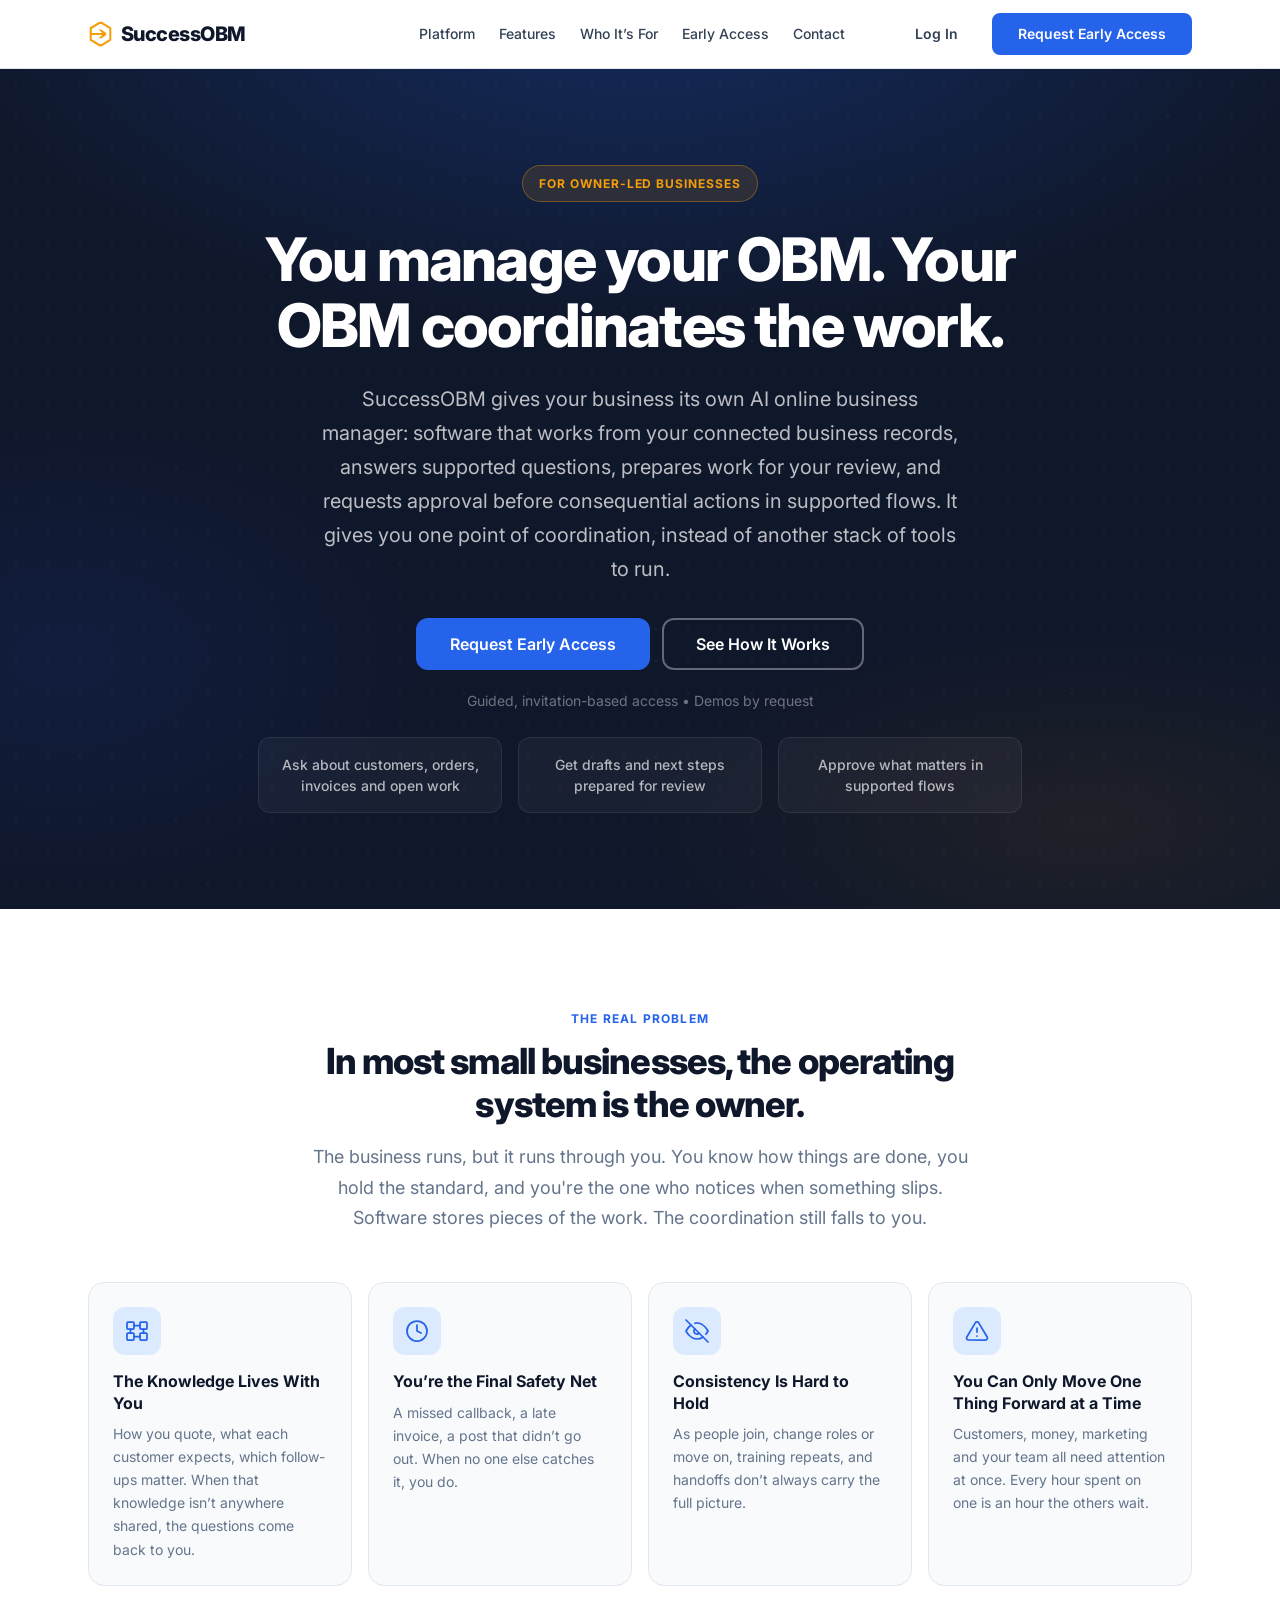
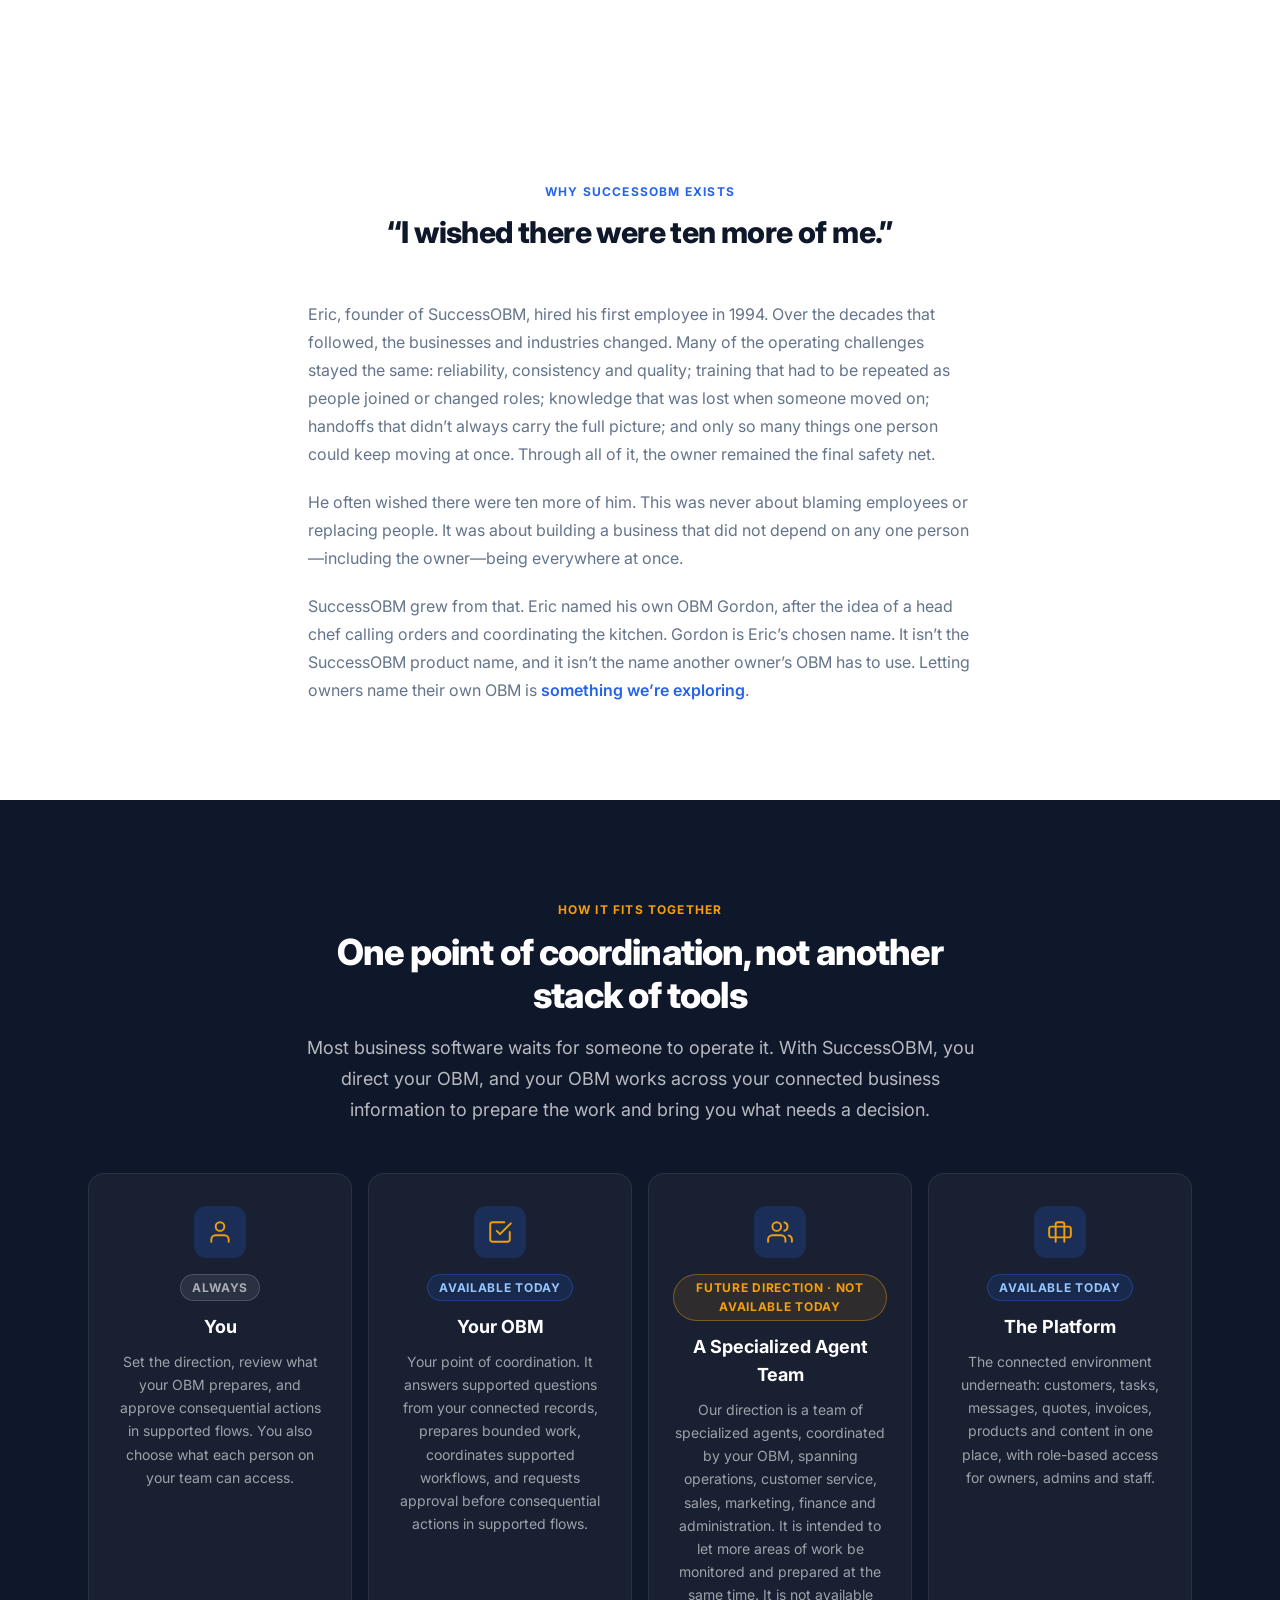
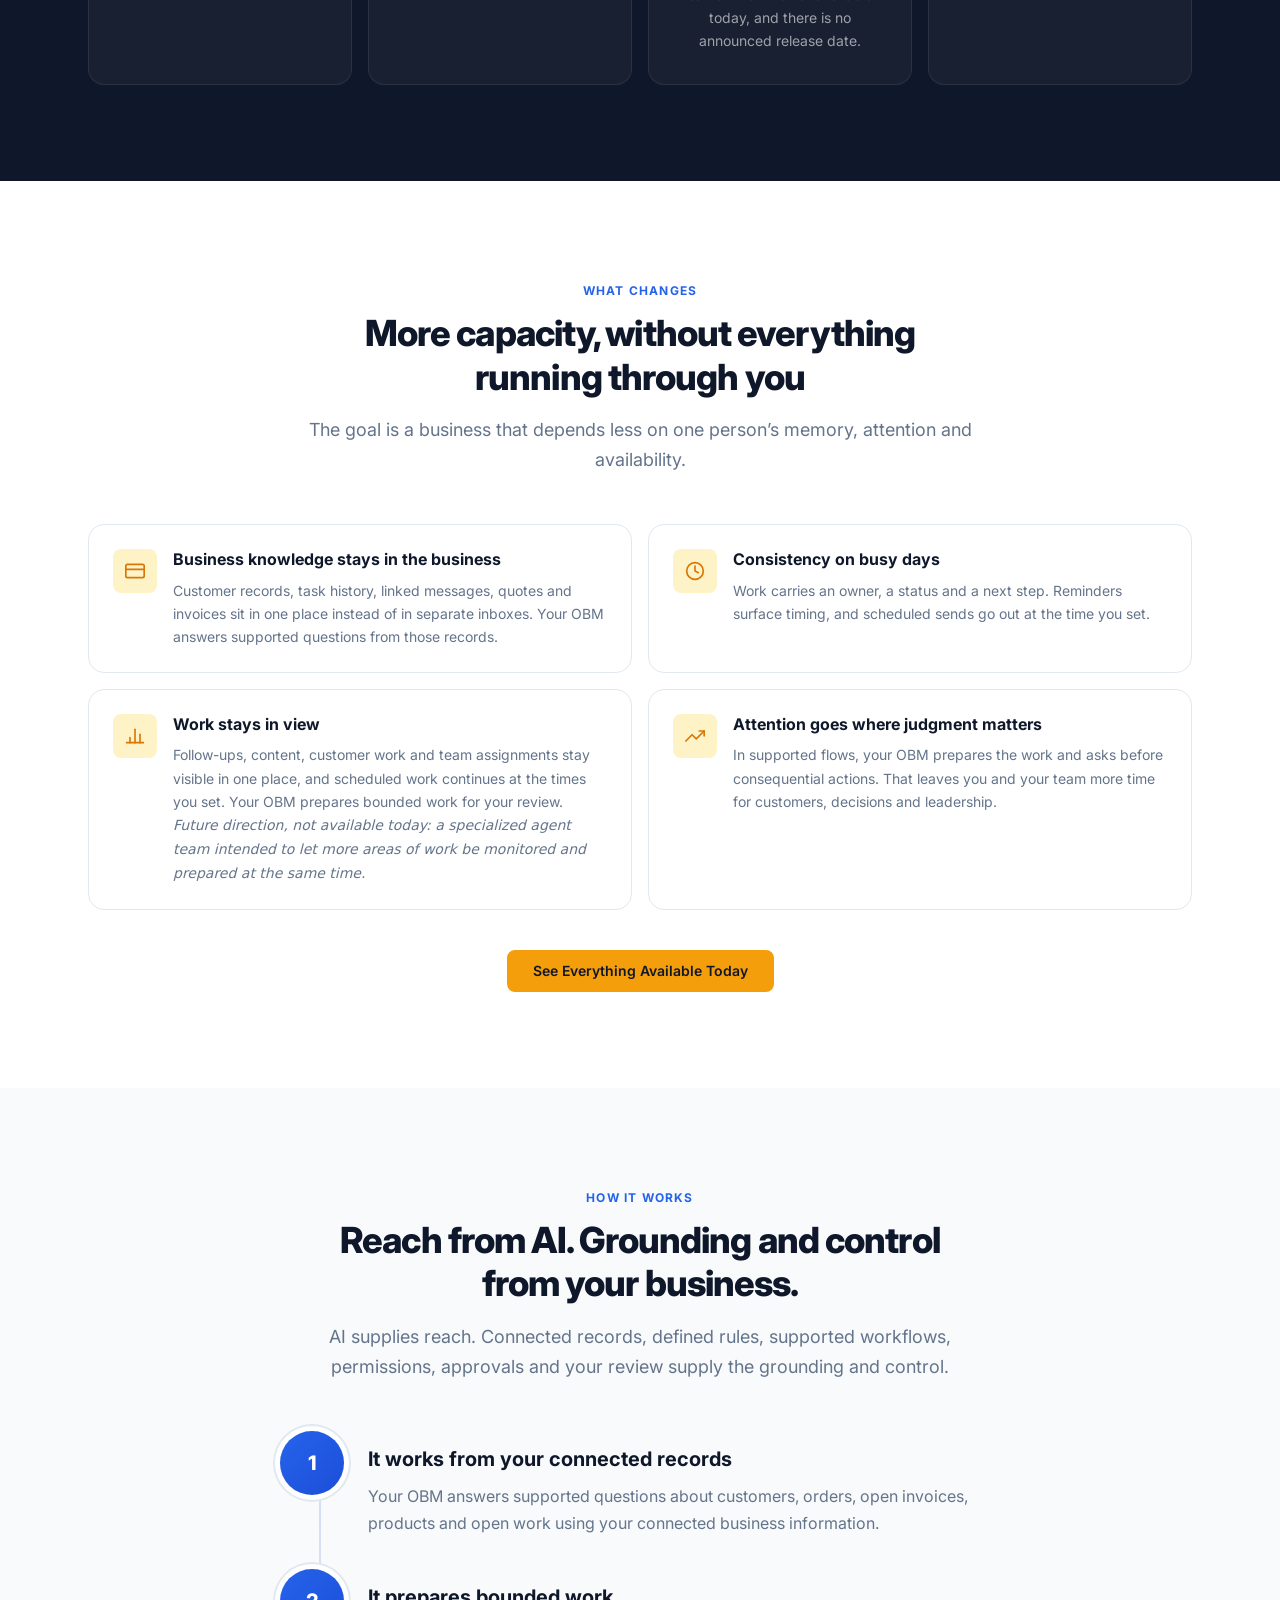
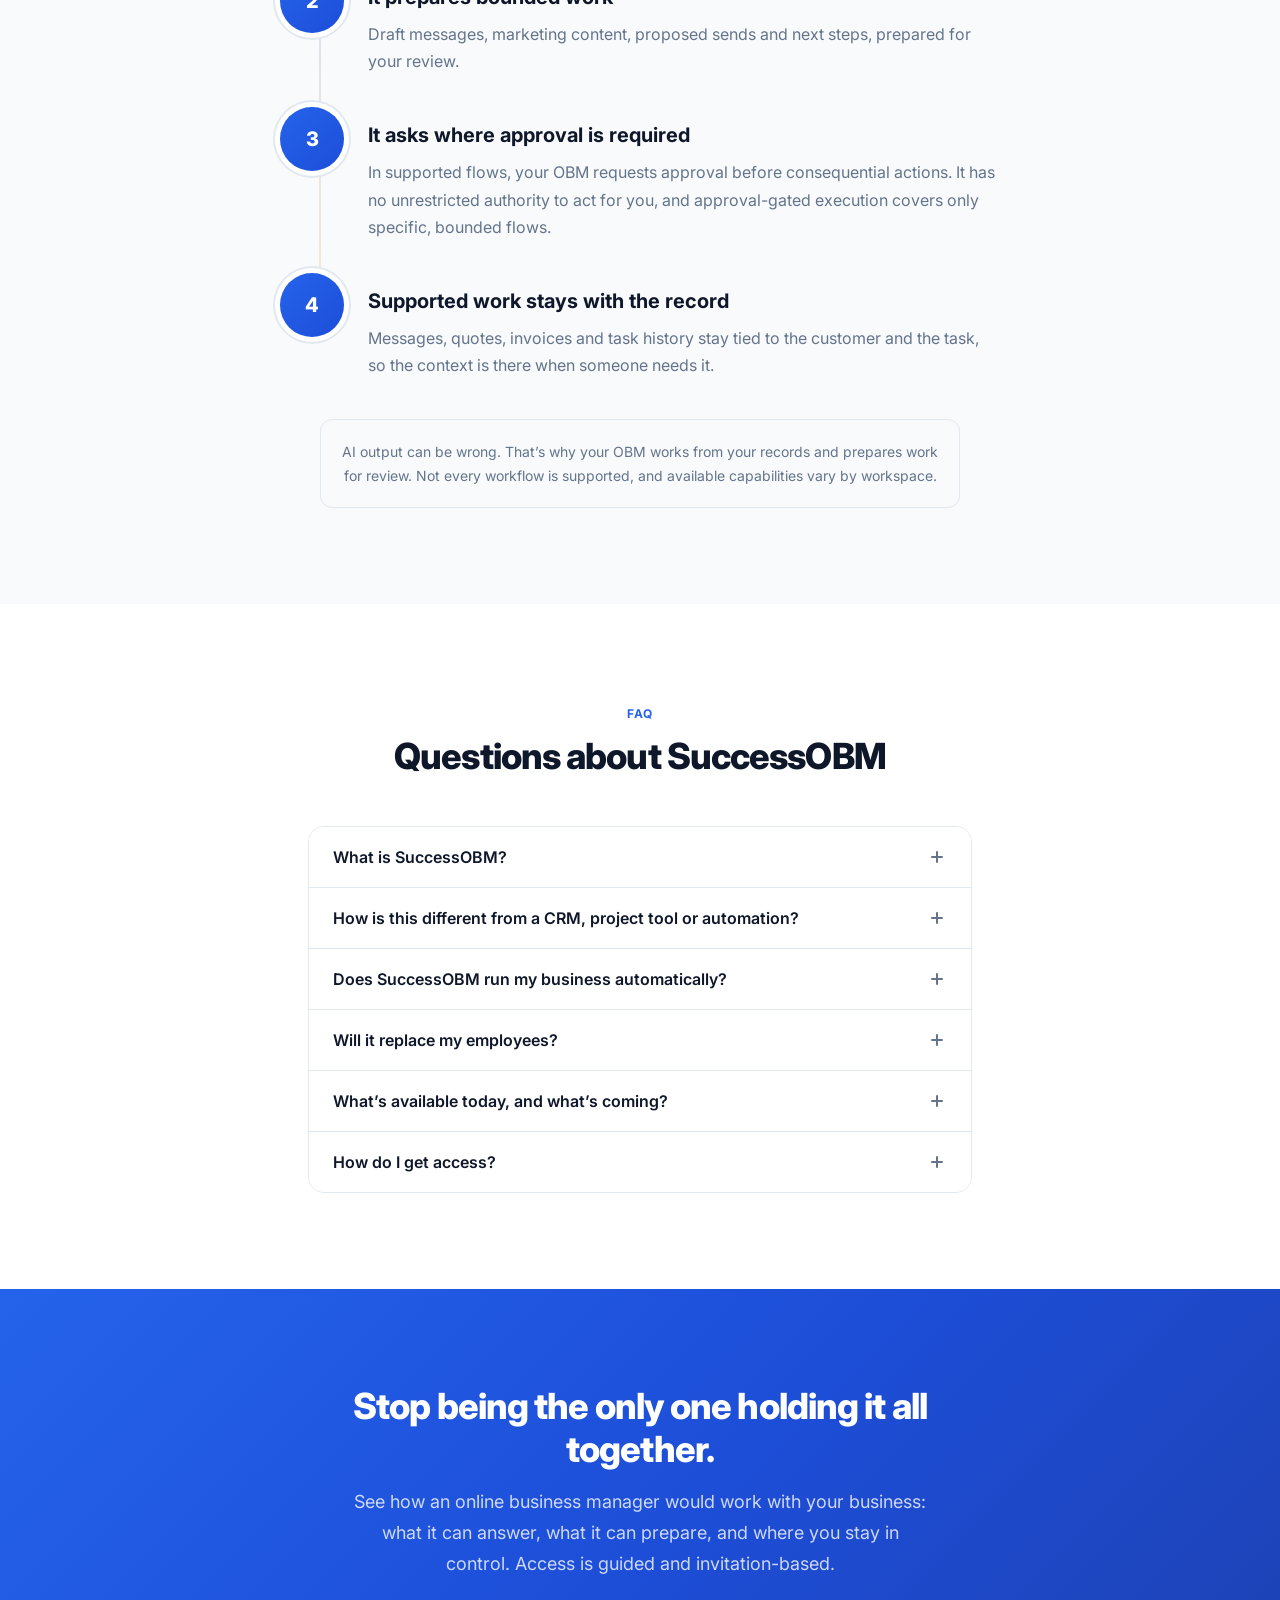
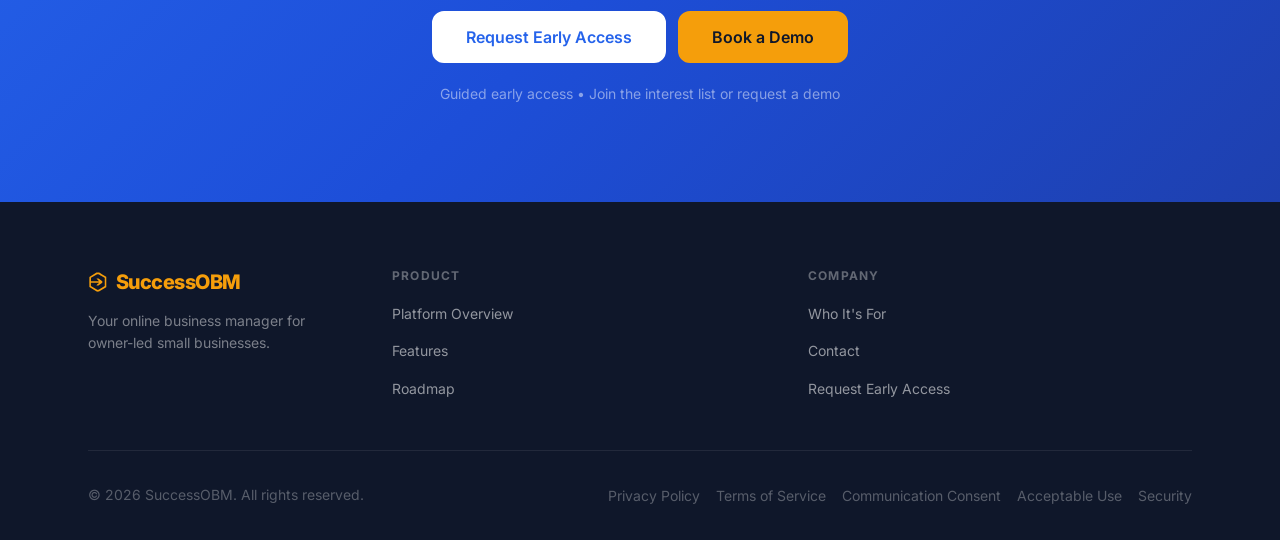
==== commit f991961e: "feat(site): center marketing around the online business manager Co-Authored-By: Claude Sonnet 5 <nor" ====
--- a/index.html
+++ b/index.html
@@ -4,24 +4,24 @@
   <meta charset="UTF-8">
   <meta name="viewport" content="width=device-width, initial-scale=1.0">
 
-  <title>SuccessOBM | Your Online Business Manager</title>
-  <meta name="description" content="SuccessOBM gives an overwhelmed business owner their own online business manager — one system for customers, communication, orders, money, marketing, and the work that keeps the business moving.">
+  <title>SuccessOBM | AI Online Business Manager for Owner-Led Businesses</title>
+  <meta name="description" content="SuccessOBM gives owner-led businesses their own AI online business manager. It works from your connected records, prepares work for review, and asks before consequential actions.">
   <meta name="robots" content="index, follow">
   <link rel="canonical" href="https://successobm.com/">
 
   <meta property="og:type"        content="website">
   <meta property="og:site_name"   content="SuccessOBM">
   <meta property="og:url"         content="https://successobm.com/">
-  <meta property="og:title"       content="SuccessOBM | Your Online Business Manager">
-  <meta property="og:description" content="SuccessOBM gives an overwhelmed business owner their own online business manager — one system for customers, communication, orders, money, marketing, and the work that keeps the business moving.">
+  <meta property="og:title"       content="SuccessOBM | AI Online Business Manager for Owner-Led Businesses">
+  <meta property="og:description" content="SuccessOBM gives owner-led businesses their own AI online business manager. It works from your connected records, prepares work for review, and asks before consequential actions.">
   <meta property="og:locale"      content="en_US">
   <!-- og:image — add when asset is ready -->
   <!-- <meta property="og:image"     content="https://successobm.com/assets/og-image.png"> -->
   <!-- <meta property="og:image:alt" content="SuccessOBM platform dashboard showing marketing, sales, and operations management"> -->
 
   <meta name="twitter:card"        content="summary_large_image">
-  <meta name="twitter:title"       content="SuccessOBM | Your Online Business Manager">
-  <meta name="twitter:description" content="SuccessOBM gives an overwhelmed business owner their own online business manager — one system for customers, communication, orders, money, marketing, and the work that keeps the business moving.">
+  <meta name="twitter:title"       content="SuccessOBM | AI Online Business Manager for Owner-Led Businesses">
+  <meta name="twitter:description" content="SuccessOBM gives owner-led businesses their own AI online business manager. It works from your connected records, prepares work for review, and asks before consequential actions.">
 
   <script type="application/ld+json">
   {
@@ -32,7 +32,7 @@
         "@id": "https://successobm.com/#organization",
         "name": "SuccessOBM",
         "url": "https://successobm.com",
-        "description": "Online business manager for owner-led small businesses — customers, communication, orders, money, marketing, and operational work in one system."
+        "description": "AI online business manager for owner-led small businesses — one point of coordination for customers, communication, orders, money, and marketing, with human review and approval in supported flows."
       },
       {
         "@type": "WebSite",
@@ -48,7 +48,7 @@
         "url": "https://successobm.com",
         "applicationCategory": "BusinessApplication",
         "operatingSystem": "Web",
-        "description": "Online business manager for owner-led small businesses. Tasks, customer records, email, SMS, forms, quotes, invoices, marketing content, scheduling, and role-based team access in one system. Access is guided and invitation-based.",
+        "description": "Online business manager for owner-led small businesses. Your OBM answers supported questions from connected business records, prepares bounded work, and requests approval before consequential actions in supported flows. Includes tasks, customer records, email and SMS, quotes and invoices, marketing content, scheduling, and role-based team access. Access is guided and invitation-based.",
         "offers": {
           "@type": "Offer",
           "priceCurrency": "USD",
@@ -57,9 +57,11 @@
         },
         "publisher": { "@id": "https://successobm.com/#organization" },
         "featureList": [
+          "Ask Your OBM",
           "Tasks and Reminders",
           "Email, SMS and Forms",
           "CRM and Customer Records",
+          "Quotes and Invoices",
           "Marketing Content Workspace",
           "Scheduling and Follow-Up",
           "Roles, Permissions and Team Access"
@@ -73,142 +75,14 @@
   <link rel="preconnect" href="https://fonts.gstatic.com" crossorigin>
   <link href="https://fonts.googleapis.com/css2?family=Inter:wght@400;500;600;700;800&display=swap" rel="stylesheet">
 
-  <link rel="stylesheet" href="css/styles.css">
+  <link rel="stylesheet" href="css/styles.css?v=b8762c28">
 
   <style>
     /* ================================================================
        Homepage — page-specific styles
        ================================================================ */
 
-    /* ---- Workflow example — four area rows ---- */
-    .wf-rows {
-      display: flex;
-      flex-direction: column;
-      gap: var(--s-3);
-      margin-bottom: var(--s-10);
-    }
-
-    .wf-row {
-      display: grid;
-      grid-template-columns: 1fr;
-      gap: var(--s-3);
-      background: rgba(255, 255, 255, 0.04);
-      border: 1px solid rgba(255, 255, 255, 0.07);
-      border-radius: var(--r-xl);
-      padding: var(--s-4) var(--s-5);
-    }
-
-    @media (min-width: 600px) {
-      .wf-row {
-        grid-template-columns: 110px 1fr;
-        align-items: center;
-        gap: var(--s-5);
-      }
-    }
-
-    .wf-row__area {
-      font-size: var(--text-xs);
-      font-weight: 700;
-      letter-spacing: 0.1em;
-      text-transform: uppercase;
-      color: rgba(255, 255, 255, 0.38);
-    }
-
-    .wf-row__steps {
-      display: flex;
-      flex-wrap: wrap;
-      align-items: center;
-      gap: var(--s-2);
-    }
-
-    /* Step pills */
-    .wf-pill {
-      display: inline-flex;
-      align-items: center;
-      background: rgba(255, 255, 255, 0.05);
-      border: 1px solid rgba(255, 255, 255, 0.11);
-      border-radius: var(--r-full);
-      padding: 5px 13px;
-      font-size: var(--text-sm);
-      font-weight: 600;
-      color: rgba(255, 255, 255, 0.78);
-      white-space: nowrap;
-    }
-
-    /* OBM-assisted steps — gold */
-    .wf-pill--agent {
-      border-color: rgba(245, 158, 11, 0.42);
-      background: rgba(245, 158, 11, 0.08);
-      color: rgba(245, 158, 11, 0.92);
-    }
-
-    /* Completion step — green */
-    .wf-pill--complete {
-      border-color: rgba(16, 185, 129, 0.42);
-      background: rgba(16, 185, 129, 0.07);
-      color: rgba(16, 185, 129, 0.92);
-    }
-
-    /* Arrow separators */
-    .wf-arrow {
-      color: rgba(255, 255, 255, 0.2);
-      font-size: 12px;
-      flex-shrink: 0;
-      user-select: none;
-    }
-
-    /* Legend row */
-    .wf-legend {
-      display: flex;
-      flex-wrap: wrap;
-      gap: var(--s-6);
-      justify-content: center;
-      margin-bottom: var(--s-10);
-    }
-    .wf-legend-item {
-      display: flex;
-      align-items: center;
-      gap: var(--s-2);
-      font-size: var(--text-xs);
-      color: rgba(255, 255, 255, 0.35);
-    }
-    .wf-legend-dot {
-      width: 8px;
-      height: 8px;
-      border-radius: 50%;
-      flex-shrink: 0;
-    }
-
-    /* Three callout notes */
-    .wf-notes {
-      display: grid;
-      grid-template-columns: 1fr;
-      gap: var(--s-4);
-    }
-    @media (min-width: 640px) {
-      .wf-notes { grid-template-columns: repeat(3, 1fr); }
-    }
-    .wf-note {
-      background: rgba(255, 255, 255, 0.04);
-      border: 1px solid rgba(255, 255, 255, 0.07);
-      border-radius: var(--r-xl);
-      padding: var(--s-5);
-    }
-    .wf-note__label {
-      font-size: var(--text-xs);
-      font-weight: 700;
-      letter-spacing: 0.09em;
-      text-transform: uppercase;
-      color: var(--c-accent);
-      margin-bottom: var(--s-2);
-    }
-    .wf-note__body {
-      font-size: var(--text-sm);
-      color: rgba(255, 255, 255, 0.52);
-      line-height: 1.65;
-    }
-
-    /* Hero — key benefit strip */
+    /* ---- Hero — key benefit strip ---- */
     .hero-benefits {
       list-style: none;
       margin: var(--s-6) 0 0;
@@ -249,6 +123,76 @@
       .hero-benefits {
         animation-delay: 400ms;
       }
+    }
+
+    /* ---- Founder section — narrow prose ---- */
+    .founder-quote {
+      font-size: clamp(var(--text-2xl), 3.5vw, var(--text-3xl));
+      font-weight: 800;
+      letter-spacing: -0.02em;
+      line-height: 1.3;
+      color: var(--c-text);
+    }
+
+    .founder-body {
+      font-size: var(--text-base);
+      color: var(--c-text-muted);
+      line-height: 1.75;
+      margin-bottom: var(--s-5);
+    }
+
+    .founder-body:last-of-type {
+      margin-bottom: 0;
+    }
+
+    .founder-body a {
+      color: var(--c-primary);
+      font-weight: 600;
+    }
+
+    /* ---- Pillar status tags (how-it-fits cards) ---- */
+    .pillar__tag {
+      display: inline-flex;
+      align-items: center;
+      font-size: var(--text-xs);
+      font-weight: 700;
+      letter-spacing: 0.06em;
+      text-transform: uppercase;
+      padding: 3px 11px;
+      border-radius: var(--r-full);
+      margin-bottom: var(--s-3);
+    }
+
+    .pillar__tag--always {
+      background: rgba(255, 255, 255, 0.08);
+      color: rgba(255, 255, 255, 0.6);
+      border: 1px solid rgba(255, 255, 255, 0.16);
+    }
+
+    .pillar__tag--now {
+      background: rgba(37, 99, 235, 0.14);
+      color: #93C5FD;
+      border: 1px solid rgba(37, 99, 235, 0.4);
+    }
+
+    .pillar__tag--future {
+      background: rgba(245, 158, 11, 0.1);
+      color: var(--c-gold);
+      border: 1px solid rgba(245, 158, 11, 0.4);
+    }
+
+    /* ---- Grounding note (how-it-works) ---- */
+    .grounding-note {
+      max-width: 640px;
+      margin: var(--s-10) auto 0;
+      padding: var(--s-5);
+      background-color: var(--c-surface);
+      border: 1px solid var(--c-border);
+      border-radius: var(--r-lg);
+      font-size: var(--text-sm);
+      color: var(--c-text-muted);
+      line-height: 1.65;
+      text-align: center;
     }
   </style>
 </head>
@@ -280,6 +224,7 @@
         <ul class="nav__list" role="list">
           <li><a href="/platform" class="nav__link">Platform</a></li>
           <li><a href="/features" class="nav__link">Features</a></li>
+          <li><a href="/who-its-for" class="nav__link">Who It&rsquo;s For</a></li>
           <li><a href="/waitlist/" class="nav__link">Early Access</a></li>
           <li><a href="/contact"  class="nav__link">Contact</a></li>
         </ul>
@@ -295,47 +240,45 @@
 
     <!-- ============================================================
          1. HERO
-         One H1 — keyword-forward, audience-broad, above-fold CTA.
-         "solopreneurs" not used in headline per positioning brief.
          ============================================================ -->
     <section class="hero" id="hero" aria-labelledby="hero-heading">
       <div class="hero__bg" aria-hidden="true"></div>
       <div class="container hero__inner">
         <div class="hero__badge" aria-label="Product category">
-          Online Business Manager
+          For Owner-Led Businesses
         </div>
         <h1 class="hero__headline" id="hero-heading">
-          Your Own Online Business Manager
+          You manage your OBM. Your OBM coordinates the work.
         </h1>
         <p class="hero__subheadline">
-          SuccessOBM gives an overwhelmed business owner their own online business manager — one system for customers, communication, orders, money, marketing, and the work that keeps the business moving.
+          SuccessOBM gives your business its own AI online business manager: software that works from your connected business records, answers supported questions, prepares work for your review, and requests approval before consequential actions in supported flows. It gives you one point of coordination, instead of another stack of tools to run.
         </p>
         <div class="hero__actions">
           <a href="/waitlist/"       class="btn btn--primary btn--lg">Request Early Access</a>
           <a href="#how-it-works" class="btn btn--outline-light btn--lg">See How It Works</a>
         </div>
-        <p class="hero__note">Guided onboarding &bull; Built for real business workflows &bull; No pressure demos</p>
-        <ul class="hero-benefits" role="list" aria-label="What SuccessOBM helps you do">
-          <li class="hero-benefits__item">Send emails, SMS, and forms from one system</li>
-          <li class="hero-benefits__item">Turn every inquiry into a tracked task</li>
-          <li class="hero-benefits__item">Review and approve what your OBM prepares</li>
+        <p class="hero__note">Guided, invitation-based access &bull; Demos by request</p>
+        <ul class="hero-benefits" role="list" aria-label="What your OBM helps you do">
+          <li class="hero-benefits__item">Ask about customers, orders, invoices and open work</li>
+          <li class="hero-benefits__item">Get drafts and next steps prepared for review</li>
+          <li class="hero-benefits__item">Approve what matters in supported flows</li>
         </ul>
       </div>
     </section>
 
 
     <!-- ============================================================
-         2. PROBLEM STATEMENT
+         2. THE OWNER IS THE SYSTEM
          ============================================================ -->
     <section class="section section--light" id="problem" aria-labelledby="problem-heading">
       <div class="container">
         <div class="section-header section-header--centered">
-          <p class="section-eyebrow">The Problem</p>
+          <p class="section-eyebrow">The Real Problem</p>
           <h2 class="section-title" id="problem-heading">
-            Your business does not need another tool. It needs a system that keeps work moving.
+            In most small businesses, the operating system is the owner.
           </h2>
           <p class="section-lead">
-            Most businesses do not lose momentum because they lack software. They lose momentum because work is spread across inboxes, spreadsheets, chats, calendars, and disconnected apps — with no single place responsible for execution.
+            The business runs, but it runs through you. You know how things are done, you hold the standard, and you're the one who notices when something slips. Software stores pieces of the work. The coordination still falls to you.
           </p>
         </div>
         <ul class="pain-grid" role="list">
@@ -343,29 +286,29 @@
             <div class="pain-card__icon" aria-hidden="true">
               <svg width="24" height="24" viewBox="0 0 24 24" fill="none" stroke="currentColor" stroke-width="1.75" stroke-linecap="round" stroke-linejoin="round"><rect x="2" y="3" width="7" height="7" rx="1"/><rect x="15" y="3" width="7" height="7" rx="1"/><rect x="2" y="14" width="7" height="7" rx="1"/><rect x="15" y="14" width="7" height="7" rx="1"/><line x1="9" y1="6.5" x2="15" y2="6.5"/><line x1="9" y1="17.5" x2="15" y2="17.5"/><line x1="5.5" y1="10" x2="5.5" y2="14"/><line x1="18.5" y1="10" x2="18.5" y2="14"/></svg>
             </div>
-            <h3 class="pain-card__title">Work Scattered Across Tools and Channels</h3>
-            <p class="pain-card__body">The same customer conversation might live in email, SMS, a form reply, and a chat thread — while tasks live elsewhere. Nothing stays tied together, so execution breaks at every handoff.</p>
+            <h3 class="pain-card__title">The Knowledge Lives With You</h3>
+            <p class="pain-card__body">How you quote, what each customer expects, which follow-ups matter. When that knowledge isn&rsquo;t anywhere shared, the questions come back to you.</p>
           </li>
           <li class="pain-card">
             <div class="pain-card__icon" aria-hidden="true">
               <svg width="24" height="24" viewBox="0 0 24 24" fill="none" stroke="currentColor" stroke-width="1.75" stroke-linecap="round" stroke-linejoin="round"><circle cx="12" cy="12" r="10"/><polyline points="12 6 12 12 16 14"/></svg>
             </div>
-            <h3 class="pain-card__title">Follow-Up Depends on Memory</h3>
-            <p class="pain-card__body">Quotes, callbacks, and customer replies slip when reminders live in someone's head or a sticky note. Without visible schedules and tied-to-task follow-ups, momentum stalls.</p>
+            <h3 class="pain-card__title">You&rsquo;re the Final Safety Net</h3>
+            <p class="pain-card__body">A missed callback, a late invoice, a post that didn&rsquo;t go out. When no one else catches it, you do.</p>
           </li>
           <li class="pain-card">
             <div class="pain-card__icon" aria-hidden="true">
               <svg width="24" height="24" viewBox="0 0 24 24" fill="none" stroke="currentColor" stroke-width="1.75" stroke-linecap="round" stroke-linejoin="round"><path d="M17.94 17.94A10.07 10.07 0 0 1 12 20c-7 0-11-8-11-8a18.45 18.45 0 0 1 5.06-5.94M9.9 4.24A9.12 9.12 0 0 1 12 4c7 0 11 8 11 8a18.5 18.5 0 0 1-2.16 3.19m-6.72-1.07a3 3 0 1 1-4.24-4.24"/><line x1="1" y1="1" x2="23" y2="23"/></svg>
             </div>
-            <h3 class="pain-card__title">No Clear Ownership or Next Step</h3>
-            <p class="pain-card__body">When work is not captured as tasks with an owner and status, nobody can see what happens next — or who is responsible for moving it forward. Important work sits in limbo.</p>
+            <h3 class="pain-card__title">Consistency Is Hard to Hold</h3>
+            <p class="pain-card__body">As people join, change roles or move on, training repeats, and handoffs don&rsquo;t always carry the full picture.</p>
           </li>
           <li class="pain-card">
             <div class="pain-card__icon" aria-hidden="true">
               <svg width="24" height="24" viewBox="0 0 24 24" fill="none" stroke="currentColor" stroke-width="1.75" stroke-linecap="round" stroke-linejoin="round"><path d="M10.29 3.86L1.82 18a2 2 0 0 0 1.71 3h16.94a2 2 0 0 0 1.71-3L13.71 3.86a2 2 0 0 0-3.42 0z"/><line x1="12" y1="9" x2="12" y2="13"/><line x1="12" y1="17" x2="12.01" y2="17"/></svg>
             </div>
-            <h3 class="pain-card__title">Growth Creates Coordination Problems</h3>
-            <p class="pain-card__body">Adding staff, admins, or partners multiplies updates, permissions, and handoffs. Without a shared execution layer, you spend more time chasing status and less time delivering for customers.</p>
+            <h3 class="pain-card__title">You Can Only Move One Thing Forward at a Time</h3>
+            <p class="pain-card__body">Customers, money, marketing and your team all need attention at once. Every hour spent on one is an hour the others wait.</p>
           </li>
         </ul>
       </div>
@@ -373,48 +316,75 @@
 
 
     <!-- ============================================================
-         3. WHAT SUCCESSOBM MANAGES
-         Four business pillars — marketing, sales, operations, team.
-         ============================================================ -->
-    <section class="section section--dark" id="platform" aria-labelledby="platform-heading">
+         3. FOUNDER
+         ============================================================ -->
+    <section class="section" id="founder" aria-labelledby="founder-heading">
+      <div class="container container--narrow">
+        <div class="section-header section-header--centered">
+          <p class="section-eyebrow">Why SuccessOBM Exists</p>
+          <h2 class="section-title founder-quote" id="founder-heading">
+            &ldquo;I wished there were ten more of me.&rdquo;
+          </h2>
+        </div>
+        <p class="founder-body">
+          Eric, founder of SuccessOBM, hired his first employee in 1994. Over the decades that followed, the businesses and industries changed. Many of the operating challenges stayed the same: reliability, consistency and quality; training that had to be repeated as people joined or changed roles; knowledge that was lost when someone moved on; handoffs that didn&rsquo;t always carry the full picture; and only so many things one person could keep moving at once. Through all of it, the owner remained the final safety net.
+        </p>
+        <p class="founder-body">
+          He often wished there were ten more of him. This was never about blaming employees or replacing people. It was about building a business that did not depend on any one person&mdash;including the owner&mdash;being everywhere at once.
+        </p>
+        <p class="founder-body">
+          SuccessOBM grew from that. Eric named his own OBM Gordon, after the idea of a head chef calling orders and coordinating the kitchen. Gordon is Eric&rsquo;s chosen name. It isn&rsquo;t the SuccessOBM product name, and it isn&rsquo;t the name another owner&rsquo;s OBM has to use. Letting owners name their own OBM is <a href="/roadmap/">something we&rsquo;re exploring</a>.
+        </p>
+      </div>
+    </section>
+
+
+    <!-- ============================================================
+         4. HOW IT FITS TOGETHER
+         ============================================================ -->
+    <section class="section section--dark" id="how-it-fits" aria-labelledby="fits-heading">
       <div class="container">
         <div class="section-header section-header--centered section-header--on-dark">
-          <p class="section-eyebrow section-eyebrow--accent">The Platform</p>
-          <h2 class="section-title" id="platform-heading">
-            One workspace for the work your business actually does
+          <p class="section-eyebrow section-eyebrow--accent">How It Fits Together</p>
+          <h2 class="section-title" id="fits-heading">
+            One point of coordination, not another stack of tools
           </h2>
           <p class="section-lead">
-            SuccessOBM brings tasks, customers, communication, scheduling, content, and team execution into one workspace — so quick actions and larger workflows happen from the same system.
+            Most business software waits for someone to operate it. With SuccessOBM, you direct your OBM, and your OBM works across your connected business information to prepare the work and bring you what needs a decision.
           </p>
         </div>
         <ul class="pillar-grid" role="list">
           <li class="pillar">
             <div class="pillar__icon" aria-hidden="true">
-              <svg width="26" height="26" viewBox="0 0 24 24" fill="none" stroke="currentColor" stroke-width="1.75" stroke-linecap="round" stroke-linejoin="round"><polyline points="9 11 12 14 22 4"/><path d="M21 12v7a2 2 0 0 1-2 2H5a2 2 0 0 1-2-2V5a2 2 0 0 1 2-2h11"/></svg>
-            </div>
-            <h3 class="pillar__title">Quick Tasks</h3>
-            <p class="pillar__body">Send emails, send SMS messages, send forms, create reminders, and handle one-off business actions without jumping between tools.</p>
+              <svg width="26" height="26" viewBox="0 0 24 24" fill="none" stroke="currentColor" stroke-width="1.75" stroke-linecap="round" stroke-linejoin="round"><path d="M20 21v-2a4 4 0 0 0-4-4H8a4 4 0 0 0-4 4v2"/><circle cx="12" cy="7" r="4"/></svg>
+            </div>
+            <span class="pillar__tag pillar__tag--always">Always</span>
+            <h3 class="pillar__title">You</h3>
+            <p class="pillar__body">Set the direction, review what your OBM prepares, and approve consequential actions in supported flows. You also choose what each person on your team can access.</p>
           </li>
           <li class="pillar">
             <div class="pillar__icon" aria-hidden="true">
-              <svg width="26" height="26" viewBox="0 0 24 24" fill="none" stroke="currentColor" stroke-width="1.75" stroke-linecap="round" stroke-linejoin="round"><path d="M22 12h-4l-3 9L9 3l-3 9H2"/></svg>
-            </div>
-            <h3 class="pillar__title">Marketing</h3>
-            <p class="pillar__body">Create and manage social posts, blogs, announcements, newsletters, campaigns, and scheduled content from one connected workspace.</p>
-          </li>
-          <li class="pillar">
-            <div class="pillar__icon" aria-hidden="true">
-              <svg width="26" height="26" viewBox="0 0 24 24" fill="none" stroke="currentColor" stroke-width="1.75" stroke-linecap="round" stroke-linejoin="round"><circle cx="12" cy="12" r="10"/><path d="M8.56 2.75c4.37 6.03 6.02 9.42 8.03 17.72m2.54-15.38c-3.72 4.35-8.94 5.66-16.88 5.85m19.5 1.9c-3.5-.93-6.63-.82-8.94 0-2.58.92-5.01 2.86-7.44 6.32"/></svg>
-            </div>
-            <h3 class="pillar__title">Sales &amp; Customer Follow-Up</h3>
-            <p class="pillar__body">Turn inquiries into tracked tasks, manage customer records, send quotes or follow-ups, and keep every opportunity moving with a clear next step.</p>
+              <svg width="26" height="26" viewBox="0 0 24 24" fill="none" stroke="currentColor" stroke-width="1.75" stroke-linecap="round" stroke-linejoin="round"><polyline points="9 11 12 14 22 4"/><path d="M21 12v7a2 2 0 0 1-2 2H5a2 2 0 0 1-2-2V5a2 2 0 0 1 2-2h11"/></svg>
+            </div>
+            <span class="pillar__tag pillar__tag--now">Available today</span>
+            <h3 class="pillar__title">Your OBM</h3>
+            <p class="pillar__body">Your point of coordination. It answers supported questions from your connected records, prepares bounded work, coordinates supported workflows, and requests approval before consequential actions in supported flows.</p>
           </li>
           <li class="pillar">
             <div class="pillar__icon" aria-hidden="true">
               <svg width="26" height="26" viewBox="0 0 24 24" fill="none" stroke="currentColor" stroke-width="1.75" stroke-linecap="round" stroke-linejoin="round"><path d="M17 21v-2a4 4 0 0 0-4-4H5a4 4 0 0 0-4 4v2"/><circle cx="9" cy="7" r="4"/><path d="M23 21v-2a4 4 0 0 0-3-3.87"/><path d="M16 3.13a4 4 0 0 1 0 7.75"/></svg>
             </div>
-            <h3 class="pillar__title">Operations &amp; Team Execution</h3>
-            <p class="pillar__body">Assign work, control access by role, track status, manage handoffs, and keep admins, staff, and owners aligned.</p>
+            <span class="pillar__tag pillar__tag--future">Future direction &middot; Not available today</span>
+            <h3 class="pillar__title">A Specialized Agent Team</h3>
+            <p class="pillar__body">Our direction is a team of specialized agents, coordinated by your OBM, spanning operations, customer service, sales, marketing, finance and administration. It is intended to let more areas of work be monitored and prepared at the same time. It is not available today, and there is no announced release date.</p>
+          </li>
+          <li class="pillar">
+            <div class="pillar__icon" aria-hidden="true">
+              <svg width="26" height="26" viewBox="0 0 24 24" fill="none" stroke="currentColor" stroke-width="1.75" stroke-linecap="round" stroke-linejoin="round"><path d="M20 7H4a2 2 0 0 0-2 2v6a2 2 0 0 0 2 2h16a2 2 0 0 0 2-2V9a2 2 0 0 0-2-2z"/><path d="M16 21V5a2 2 0 0 0-2-2h-4a2 2 0 0 0-2 2v16"/></svg>
+            </div>
+            <span class="pillar__tag pillar__tag--now">Available today</span>
+            <h3 class="pillar__title">The Platform</h3>
+            <p class="pillar__body">The connected environment underneath: customers, tasks, messages, quotes, invoices, products and content in one place, with role-based access for owners, admins and staff.</p>
           </li>
         </ul>
       </div>
@@ -422,17 +392,17 @@
 
 
     <!-- ============================================================
-         4. OUTCOMES / BENEFITS
+         5. WHAT CHANGES
          ============================================================ -->
     <section class="section" id="outcomes" aria-labelledby="outcomes-heading">
       <div class="container">
         <div class="section-header section-header--centered">
-          <p class="section-eyebrow">What You Get</p>
+          <p class="section-eyebrow">What Changes</p>
           <h2 class="section-title" id="outcomes-heading">
-            Every action tracked. Every follow-up visible. Every task moving.
+            More capacity, without everything running through you
           </h2>
           <p class="section-lead">
-            SuccessOBM gives your business one place to create, assign, send, schedule, follow up, and complete work — without relying on scattered tools or memory.
+            The goal is a business that depends less on one person&rsquo;s memory, attention and availability.
           </p>
         </div>
         <ul class="outcomes-grid" role="list">
@@ -441,17 +411,17 @@
               <svg width="20" height="20" viewBox="0 0 24 24" fill="none" stroke="currentColor" stroke-width="2" stroke-linecap="round" stroke-linejoin="round"><rect x="1" y="4" width="22" height="16" rx="2" ry="2"/><line x1="1" y1="10" x2="23" y2="10"/></svg>
             </div>
             <div class="outcome-item__text">
-              <h3 class="outcome-item__title">Every task has an owner, a status, and a next step</h3>
-              <p class="outcome-item__body">Inquiries, quotes, jobs, reminders, and sends show up as tasks with clear ownership — so nothing lives only in someone's inbox or head.</p>
+              <h3 class="outcome-item__title">Business knowledge stays in the business</h3>
+              <p class="outcome-item__body">Customer records, task history, linked messages, quotes and invoices sit in one place instead of in separate inboxes. Your OBM answers supported questions from those records.</p>
             </div>
           </li>
           <li class="outcome-item">
             <div class="outcome-item__icon" aria-hidden="true">
-              <svg width="20" height="20" viewBox="0 0 24 24" fill="none" stroke="currentColor" stroke-width="2" stroke-linecap="round" stroke-linejoin="round"><path d="M22 11.08V12a10 10 0 1 1-5.93-9.14"/><polyline points="22 4 12 14.01 9 11.01"/></svg>
+              <svg width="20" height="20" viewBox="0 0 24 24" fill="none" stroke="currentColor" stroke-width="2" stroke-linecap="round" stroke-linejoin="round"><circle cx="12" cy="12" r="10"/><polyline points="12 6 12 12 16 14"/></svg>
             </div>
             <div class="outcome-item__text">
-              <h3 class="outcome-item__title">Communication can happen directly from the task</h3>
-              <p class="outcome-item__body">Email, SMS, and forms stay linked to customer records and tasks — so outreach and replies stay connected to the work instead of splitting across apps.</p>
+              <h3 class="outcome-item__title">Consistency on busy days</h3>
+              <p class="outcome-item__body">Work carries an owner, a status and a next step. Reminders surface timing, and scheduled sends go out at the time you set.</p>
             </div>
           </li>
           <li class="outcome-item">
@@ -459,8 +429,8 @@
               <svg width="20" height="20" viewBox="0 0 24 24" fill="none" stroke="currentColor" stroke-width="2" stroke-linecap="round" stroke-linejoin="round"><line x1="18" y1="20" x2="18" y2="10"/><line x1="12" y1="20" x2="12" y2="4"/><line x1="6"  y1="20" x2="6"  y2="14"/><line x1="2"  y1="20" x2="22" y2="20"/></svg>
             </div>
             <div class="outcome-item__text">
-              <h3 class="outcome-item__title">Scheduled work and follow-ups stay visible</h3>
-              <p class="outcome-item__body">Calendar-oriented sends, appointments, and follow-up timing show up alongside your queue — so deadlines and callbacks are easier to see and act on.</p>
+              <h3 class="outcome-item__title">Work stays in view</h3>
+              <p class="outcome-item__body">Follow-ups, content, customer work and team assignments stay visible in one place, and scheduled work continues at the times you set. Your OBM prepares bounded work for your review. <em>Future direction, not available today: a specialized agent team intended to let more areas of work be monitored and prepared at the same time.</em></p>
             </div>
           </li>
           <li class="outcome-item">
@@ -468,351 +438,71 @@
               <svg width="20" height="20" viewBox="0 0 24 24" fill="none" stroke="currentColor" stroke-width="2" stroke-linecap="round" stroke-linejoin="round"><polyline points="23 6 13.5 15.5 8.5 10.5 1 18"/><polyline points="17 6 23 6 23 12"/></svg>
             </div>
             <div class="outcome-item__text">
-              <h3 class="outcome-item__title">Owners, admins, and staff see the right work for their role</h3>
-              <p class="outcome-item__body">Roles and permissions shape what each person can access — staff focus on assignments, admins handle their areas, and owners keep visibility across execution.</p>
-            </div>
-          </li>
-        </ul>
-      </div>
-    </section>
-
-
-    <!-- ============================================================
-         5. WHO IT'S FOR / GROWTH & ROLES
-         Moved before Features per brief section order.
-         Covers owner-led → staff → admins → scale.
-         ============================================================ -->
-    <section class="section section--surface" id="who-its-for" aria-labelledby="who-heading">
-      <div class="container">
-        <div class="section-header section-header--centered">
-          <p class="section-eyebrow">Who It's For</p>
-          <h2 class="section-title" id="who-heading">
-            Built for businesses that are ready to operate with structure
-          </h2>
-          <p class="section-lead">
-            SuccessOBM is for owners and teams that need more than a task list — they need a reliable way to manage customers, communication, marketing, follow-up, and day-to-day execution.
-          </p>
-        </div>
-        <ul class="audience-grid" role="list">
-          <li class="audience-card">
-            <h3 class="audience-card__title">Owner-Led Businesses</h3>
-            <p class="audience-card__body">You run marketing, sales, and operations yourself or with a lean team. SuccessOBM centralizes execution — tasks, sends, scheduling, and customer follow-up — without bouncing between disconnected apps.</p>
-            <ul class="audience-card__tags" aria-label="Key use cases">
-              <li>Tasks + communication</li>
-              <li>Quick actions in one workspace</li>
-              <li>Solo or small team</li>
-            </ul>
-          </li>
-          <li class="audience-card">
-            <h3 class="audience-card__title">Local &amp; Service-Based Businesses</h3>
-            <p class="audience-card__body">From first inquiry through delivery, keep jobs, quotes, customer messages, and staff assignments on track — so nothing slips between the front desk and the field.</p>
-            <ul class="audience-card__tags" aria-label="Key use cases">
-              <li>Inquiry → task → follow-up</li>
-              <li>Customer records</li>
-              <li>Operational handoffs</li>
-            </ul>
-          </li>
-          <li class="audience-card">
-            <h3 class="audience-card__title">Growing Teams</h3>
-            <p class="audience-card__body">As you add staff and admins, SuccessOBM supports role-based access, clear ownership on tasks, and shared visibility — so coordination scales instead of relying on meetings and messages alone.</p>
-            <ul class="audience-card__tags" aria-label="Key use cases">
-              <li>Roles &amp; permissions</li>
-              <li>Assigned work queues</li>
-              <li>Shared execution layer</li>
-            </ul>
-          </li>
-          <li class="audience-card">
-            <h3 class="audience-card__title">Agencies &amp; Operators</h3>
-            <p class="audience-card__body">Manage multiple streams of client work with structured tasks, scheduled content and sends, and customer-linked communication — keeping execution consistent across accounts you operate.</p>
-            <ul class="audience-card__tags" aria-label="Key use cases">
-              <li>Task-driven delivery</li>
-              <li>Marketing + follow-up</li>
-              <li>Team-ready workspace</li>
-            </ul>
-          </li>
-        </ul>
-      </div>
-    </section>
-
-
-    <!-- ============================================================
-         6. CORE FEATURES
-         Business-function framing — not generic SaaS feature list.
-         ============================================================ -->
-    <section class="section" id="features" aria-labelledby="features-heading">
-      <div class="container">
-        <div class="section-header section-header--centered">
-          <p class="section-eyebrow">Features</p>
-          <h2 class="section-title" id="features-heading">
-            The tools your business needs, built into one platform
-          </h2>
-          <p class="section-lead">
-            Tasks, messaging, records, content, scheduling, and access controls share one workspace — connected to your customers and the work your team executes every day.
-          </p>
-        </div>
-        <ul class="features-grid" role="list">
-          <li class="feature-card">
-            <div class="feature-card__icon" aria-hidden="true">
-              <svg width="22" height="22" viewBox="0 0 24 24" fill="none" stroke="currentColor" stroke-width="2" stroke-linecap="round" stroke-linejoin="round"><polyline points="9 11 12 14 22 4"/><path d="M21 12v7a2 2 0 0 1-2 2H5a2 2 0 0 1-2-2V5a2 2 0 0 1 2-2h11"/></svg>
-            </div>
-            <h3 class="feature-card__title">Tasks &amp; Reminders</h3>
-            <p class="feature-card__body">Create tasks for yourself or your team, assign ownership, set due dates, and use reminders so obligations stay visible instead of buried in chat threads.</p>
-          </li>
-          <li class="feature-card">
-            <div class="feature-card__icon" aria-hidden="true">
-              <svg width="22" height="22" viewBox="0 0 24 24" fill="none" stroke="currentColor" stroke-width="2" stroke-linecap="round" stroke-linejoin="round"><path d="M21 15a2 2 0 0 1-2 2H7l-4 4V5a2 2 0 0 1 2-2h14a2 2 0 0 1 2 2z"/></svg>
-            </div>
-            <h3 class="feature-card__title">Email, SMS &amp; Forms</h3>
-            <p class="feature-card__body">Send email and SMS and collect responses through forms from the same workspace as tasks and customer records — so messages stay tied to the work.</p>
-          </li>
-          <li class="feature-card">
-            <div class="feature-card__icon" aria-hidden="true">
-              <svg width="22" height="22" viewBox="0 0 24 24" fill="none" stroke="currentColor" stroke-width="2" stroke-linecap="round" stroke-linejoin="round"><path d="M20 7H4a2 2 0 0 0-2 2v6a2 2 0 0 0 2 2h16a2 2 0 0 0 2-2V9a2 2 0 0 0-2-2z"/><path d="M16 21V5a2 2 0 0 0-2-2h-4a2 2 0 0 0-2 2v16"/></svg>
-            </div>
-            <h3 class="feature-card__title">CRM &amp; Customer Records</h3>
-            <p class="feature-card__body">Keep leads and customers in one record store linked to tasks — track quotes, messages, and next steps without juggling separate spreadsheets.</p>
-          </li>
-          <li class="feature-card">
-            <div class="feature-card__icon" aria-hidden="true">
-              <svg width="22" height="22" viewBox="0 0 24 24" fill="none" stroke="currentColor" stroke-width="2" stroke-linecap="round" stroke-linejoin="round"><path d="M22 12h-4l-3 9L9 3l-3 9H2"/></svg>
-            </div>
-            <h3 class="feature-card__title">Marketing Content Workspace</h3>
-            <p class="feature-card__body">Plan and manage social posts, blogs, newsletters, announcements, and campaigns alongside your other work — draft, review, and publish to supported destinations with approval controls.</p>
-          </li>
-          <li class="feature-card">
-            <div class="feature-card__icon" aria-hidden="true">
-              <svg width="22" height="22" viewBox="0 0 24 24" fill="none" stroke="currentColor" stroke-width="2" stroke-linecap="round" stroke-linejoin="round"><circle cx="12" cy="12" r="10"/><polyline points="12 6 12 12 16 14"/></svg>
-            </div>
-            <h3 class="feature-card__title">Scheduling &amp; Follow-Up</h3>
-            <p class="feature-card__body">Schedule supported sends and set reminders so follow-up steps stay visible in your queue instead of living in memory.</p>
-          </li>
-          <li class="feature-card">
-            <div class="feature-card__icon" aria-hidden="true">
-              <svg width="22" height="22" viewBox="0 0 24 24" fill="none" stroke="currentColor" stroke-width="2" stroke-linecap="round" stroke-linejoin="round"><path d="M17 21v-2a4 4 0 0 0-4-4H5a4 4 0 0 0-4 4v2"/><circle cx="9" cy="7" r="4"/><path d="M23 21v-2a4 4 0 0 0-3-3.87"/><path d="M16 3.13a4 4 0 0 1 0 7.75"/></svg>
-            </div>
-            <h3 class="feature-card__title">Roles, Permissions &amp; Team Access</h3>
-            <p class="feature-card__body">Give owners, admins, staff, and operators the right visibility — control access to customers, tasks, and workspace areas so execution stays orderly as you grow.</p>
+              <h3 class="outcome-item__title">Attention goes where judgment matters</h3>
+              <p class="outcome-item__body">In supported flows, your OBM prepares the work and asks before consequential actions. That leaves you and your team more time for customers, decisions and leadership.</p>
+            </div>
           </li>
         </ul>
         <div class="features-cta">
-          <a href="/features" class="btn btn--gold">See All Features</a>
-        </div>
-      </div>
-    </section>
-
-
-    <!-- ============================================================
-         7. HOW IT WORKS
+          <a href="/features" class="btn btn--gold">See Everything Available Today</a>
+        </div>
+      </div>
+    </section>
+
+
+    <!-- ============================================================
+         6. HOW YOUR OBM STAYS GROUNDED
          ============================================================ -->
     <section class="section section--surface" id="how-it-works" aria-labelledby="how-heading">
       <div class="container">
         <div class="section-header section-header--centered">
           <p class="section-eyebrow">How It Works</p>
           <h2 class="section-title" id="how-heading">
-            Three steps to execution in one workspace
+            Reach from AI. Grounding and control from your business.
           </h2>
           <p class="section-lead">
-            Guided onboarding helps you set up tasks, customers, and communication — then you add capabilities as your needs grow.
+            AI supplies reach. Connected records, defined rules, supported workflows, permissions, approvals and your review supply the grounding and control.
           </p>
         </div>
-        <ol class="steps" aria-label="Three steps to get started with SuccessOBM">
+        <ol class="steps" aria-label="How your OBM stays grounded">
           <li class="step">
             <div class="step__number" aria-hidden="true">1</div>
             <div class="step__content">
-              <h3 class="step__title">Start with a task or customer action</h3>
-              <p class="step__body">Capture work where it begins — an inquiry, a job to assign, content to publish, or a quick send — so execution starts inside SuccessOBM instead of scattered notes.</p>
+              <h3 class="step__title">It works from your connected records</h3>
+              <p class="step__body">Your OBM answers supported questions about customers, orders, open invoices, products and open work using your connected business information.</p>
             </div>
           </li>
           <li class="step">
             <div class="step__number" aria-hidden="true">2</div>
             <div class="step__content">
-              <h3 class="step__title">Choose what needs to happen</h3>
-              <p class="step__body">Pick the next moves: message a customer, schedule a send, attach a quote, add a reminder, or hand work to someone on your team — all from the same workspace.</p>
+              <h3 class="step__title">It prepares bounded work</h3>
+              <p class="step__body">Draft messages, marketing content, proposed sends and next steps, prepared for your review.</p>
             </div>
           </li>
           <li class="step">
             <div class="step__number" aria-hidden="true">3</div>
             <div class="step__content">
-              <h3 class="step__title">Let your OBM help prepare the work — you approve what matters</h3>
-              <p class="step__body">Tasks keep status and owners visible; email, SMS, and forms stay linked to records; reminders surface timing. Your OBM can prepare drafts and next steps, and asks for approval before consequential actions in supported flows.</p>
+              <h3 class="step__title">It asks where approval is required</h3>
+              <p class="step__body">In supported flows, your OBM requests approval before consequential actions. It has no unrestricted authority to act for you, and approval-gated execution covers only specific, bounded flows.</p>
+            </div>
+          </li>
+          <li class="step">
+            <div class="step__number" aria-hidden="true">4</div>
+            <div class="step__content">
+              <h3 class="step__title">Supported work stays with the record</h3>
+              <p class="step__body">Messages, quotes, invoices and task history stay tied to the customer and the task, so the context is there when someone needs it.</p>
             </div>
           </li>
         </ol>
-      </div>
-    </section>
-
-
-    <!-- ============================================================
-         8. WORKFLOW EXAMPLE
-         Quick Task, Marketing, Sales, Operations rows.
-         Gold pills = OBM can help prepare. Green = completion step.
-         ============================================================ -->
-    <section class="section section--dark" id="workflow-example" aria-labelledby="workflow-heading">
-      <div class="container">
-
-        <div class="section-header section-header--centered section-header--on-dark">
-          <p class="section-eyebrow section-eyebrow--accent">How Work Moves</p>
-          <h2 class="section-title" id="workflow-heading">
-            Different kinds of work. One task system.
-          </h2>
-          <p class="section-lead">
-            Quick sends, marketing content, sales follow-up, and operational jobs all become tracked tasks — with your OBM helping prepare drafts and next steps where supported.
-          </p>
-        </div>
-
-        <div class="wf-rows" role="list" aria-label="Workflow examples">
-
-          <!-- Row 1: Quick Task -->
-          <div class="wf-row" role="listitem">
-            <span class="wf-row__area">Quick Task</span>
-            <div class="wf-row__steps" aria-label="Quick task workflow">
-              <span class="wf-pill">Need to send something</span>
-              <span class="wf-arrow" aria-hidden="true">›</span>
-              <span class="wf-pill wf-pill--agent">Draft email/SMS/form</span>
-              <span class="wf-arrow" aria-hidden="true">›</span>
-              <span class="wf-pill">Approve, send, or schedule</span>
-              <span class="wf-arrow" aria-hidden="true">›</span>
-              <span class="wf-pill wf-pill--complete">Logged in task</span>
-            </div>
-          </div>
-
-          <!-- Row 2: Marketing -->
-          <div class="wf-row" role="listitem">
-            <span class="wf-row__area">Marketing</span>
-            <div class="wf-row__steps" aria-label="Marketing workflow">
-              <span class="wf-pill">Idea</span>
-              <span class="wf-arrow" aria-hidden="true">›</span>
-              <span class="wf-pill wf-pill--agent">Draft content</span>
-              <span class="wf-arrow" aria-hidden="true">›</span>
-              <span class="wf-pill">Review &amp; approve</span>
-              <span class="wf-arrow" aria-hidden="true">›</span>
-              <span class="wf-pill">Schedule</span>
-              <span class="wf-arrow" aria-hidden="true">›</span>
-              <span class="wf-pill wf-pill--complete">Publish</span>
-            </div>
-          </div>
-
-          <!-- Row 3: Sales -->
-          <div class="wf-row" role="listitem">
-            <span class="wf-row__area">Sales</span>
-            <div class="wf-row__steps" aria-label="Sales workflow">
-              <span class="wf-pill">Inquiry</span>
-              <span class="wf-arrow" aria-hidden="true">›</span>
-              <span class="wf-pill">Customer task</span>
-              <span class="wf-arrow" aria-hidden="true">›</span>
-              <span class="wf-pill wf-pill--agent">Draft quote/follow-up</span>
-              <span class="wf-arrow" aria-hidden="true">›</span>
-              <span class="wf-pill">Reminder</span>
-              <span class="wf-arrow" aria-hidden="true">›</span>
-              <span class="wf-pill wf-pill--complete">Closed</span>
-            </div>
-          </div>
-
-          <!-- Row 4: Operations -->
-          <div class="wf-row" role="listitem">
-            <span class="wf-row__area">Operations</span>
-            <div class="wf-row__steps" aria-label="Operations workflow">
-              <span class="wf-pill">Job/task created</span>
-              <span class="wf-arrow" aria-hidden="true">›</span>
-              <span class="wf-pill">Assigned</span>
-              <span class="wf-arrow" aria-hidden="true">›</span>
-              <span class="wf-pill">Updated</span>
-              <span class="wf-arrow" aria-hidden="true">›</span>
-              <span class="wf-pill">Completed</span>
-              <span class="wf-arrow" aria-hidden="true">›</span>
-              <span class="wf-pill wf-pill--complete">Archived/history</span>
-            </div>
-          </div>
-
-        </div>
-
-        <div class="wf-legend" aria-label="Workflow key">
-          <span class="wf-legend-item">
-            <span class="wf-legend-dot" style="background:rgba(255,255,255,0.45);" aria-hidden="true"></span>
-            Task tracked in SuccessOBM
-          </span>
-          <span class="wf-legend-item">
-            <span class="wf-legend-dot" style="background:var(--c-gold);" aria-hidden="true"></span>
-            Your OBM can help prepare
-          </span>
-          <span class="wf-legend-item">
-            <span class="wf-legend-dot" style="background:#10B981;" aria-hidden="true"></span>
-            Step complete
-          </span>
-        </div>
-
-        <div class="wf-notes">
-          <div class="wf-note">
-            <p class="wf-note__label">Tasks</p>
-            <p class="wf-note__body">Tasks anchor execution — owner, status, next step, and history stay together whether work is a send, a quote, or an operational job.</p>
-          </div>
-          <div class="wf-note">
-            <p class="wf-note__label">Your OBM</p>
-            <p class="wf-note__body">Your OBM can prepare drafts and next steps, then asks for approval before consequential actions in supported flows — supporting your judgment instead of replacing it.</p>
-          </div>
-          <div class="wf-note">
-            <p class="wf-note__label">Visibility</p>
-            <p class="wf-note__body">Owners and teams see what is assigned, scheduled, waiting, or complete — filtered by role so everyone stays aligned.</p>
-          </div>
-        </div>
-
-      </div>
-    </section>
-
-
-    <!-- ============================================================
-         9. WHY IT'S DIFFERENT
-         ============================================================ -->
-    <section class="section" id="why-different" aria-labelledby="why-heading">
-      <div class="container">
-        <div class="section-header section-header--centered">
-          <p class="section-eyebrow">Why SuccessOBM</p>
-          <h2 class="section-title" id="why-heading">
-            Why businesses use SuccessOBM to run their operations
-          </h2>
-          <p class="section-lead">
-            SuccessOBM is built around tasks — then connects customers, messaging, quotes and invoices, scheduling, roles, and your OBM so the work stays grounded in day-to-day small-business operations.
-          </p>
-        </div>
-        <ul class="differentiators" role="list">
-          <li class="diff-item">
-            <div class="diff-item__number" aria-hidden="true">01</div>
-            <div class="diff-item__content">
-              <h3 class="diff-item__title">More Than Task Management — Execution-Focused Work</h3>
-              <p class="diff-item__body">Lists alone don't move businesses forward. SuccessOBM ties tasks to sends, schedules, customer records, and handoffs — so items become accountable execution, not unchecked boxes.</p>
-            </div>
-          </li>
-          <li class="diff-item">
-            <div class="diff-item__number" aria-hidden="true">02</div>
-            <div class="diff-item__content">
-              <h3 class="diff-item__title">Communication Built Into the Work</h3>
-              <p class="diff-item__body">Email, SMS, and forms live beside tasks and CRM records — conversations stay linked to what you're trying to finish instead of splitting across standalone messaging tools.</p>
-            </div>
-          </li>
-          <li class="diff-item">
-            <div class="diff-item__number" aria-hidden="true">03</div>
-            <div class="diff-item__content">
-              <h3 class="diff-item__title">An OBM That Prepares Work and Asks Before Acting</h3>
-              <p class="diff-item__body">Your OBM can answer questions using connected business information, draft content and messages, and prepare bounded work — then request your approval before consequential actions. We don&rsquo;t promise a fully automated business; you stay in control of what goes out.</p>
-            </div>
-          </li>
-          <li class="diff-item">
-            <div class="diff-item__number" aria-hidden="true">04</div>
-            <div class="diff-item__content">
-              <h3 class="diff-item__title">Designed Around How Small Businesses Actually Operate</h3>
-              <p class="diff-item__body">Owners wear many hats — inquiries, quotes, scheduling, marketing, and staff coordination all overlap. SuccessOBM mirrors that reality with role-based access and one workspace instead of forcing rigid departmental silos.</p>
-            </div>
-          </li>
-        </ul>
-      </div>
-    </section>
-
-
-    <!-- ============================================================
-         9. FAQ
-         Questions aligned with online business management positioning.
-         ============================================================ -->
-    <section class="section section--surface" id="faq" aria-labelledby="faq-heading">
+        <p class="grounding-note">AI output can be wrong. That&rsquo;s why your OBM works from your records and prepares work for review. Not every workflow is supported, and available capabilities vary by workspace.</p>
+      </div>
+    </section>
+
+
+    <!-- ============================================================
+         7. FAQ
+         ============================================================ -->
+    <section class="section" id="faq" aria-labelledby="faq-heading">
       <div class="container container--narrow">
         <div class="section-header section-header--centered">
           <p class="section-eyebrow">FAQ</p>
@@ -825,72 +515,72 @@
           <div class="faq-item">
             <dt>
               <button class="faq-toggle" aria-expanded="false" aria-controls="faq-1">
-                What exactly is SuccessOBM?
+                What is SuccessOBM?
                 <span class="faq-toggle__icon" aria-hidden="true"></span>
               </button>
             </dt>
             <dd id="faq-1" class="faq-answer" hidden>
-              <p>SuccessOBM gives an overwhelmed business owner their own online business manager (OBM) — one system for customers, communication, orders, money, marketing, and the work that keeps the business moving. Your OBM understands supported business information, prepares work, coordinates bounded workflows, and asks for approval before consequential actions. If work is scattered across inboxes and apps with no accountable next step, SuccessOBM brings it together instead of adding another disconnected login.</p>
+              <p>SuccessOBM is software that gives an owner-led business its own online business manager (OBM). It is not a person or an agency. Your OBM works from your connected business records, answers supported questions, prepares bounded work, and requests approval before consequential actions in supported flows. Around it, SuccessOBM brings customers, communication, quotes and invoices, marketing and team work into one place.</p>
             </dd>
           </div>
 
           <div class="faq-item">
             <dt>
               <button class="faq-toggle" aria-expanded="false" aria-controls="faq-2">
-                Is it just a CRM or project management tool?
+                How is this different from a CRM, project tool or automation?
                 <span class="faq-toggle__icon" aria-hidden="true"></span>
               </button>
             </dt>
             <dd id="faq-2" class="faq-answer" hidden>
-              <p>No. SuccessOBM includes CRM and task management, but it's meant as one workspace for execution — marketing content, sends, scheduling, follow-up, operations-style jobs, and team access together. Think task-centered execution tied to customers and communication, not a narrow single-purpose app.</p>
+              <p>Each of those covers one slice of the work and waits to be operated, or runs on fixed triggers. SuccessOBM puts one point of coordination at the center: your OBM, working from connected customer, task, money and marketing records.</p>
             </dd>
           </div>
 
           <div class="faq-item">
             <dt>
               <button class="faq-toggle" aria-expanded="false" aria-controls="faq-3">
-                Does it work for a solo owner or a small team?
+                Does SuccessOBM run my business automatically?
                 <span class="faq-toggle__icon" aria-hidden="true"></span>
               </button>
             </dt>
             <dd id="faq-3" class="faq-answer" hidden>
-              <p>Yes. SuccessOBM fits owner-led operators and small teams — start with tasks, customers, and sends, then layer scheduling, marketing content, and more collaboration as you need them.</p>
+              <p>No. Your OBM can answer questions using connected business information and prepare bounded work. For supported flows, it requests your approval before consequential actions. It does not have unrestricted authority to act on your behalf, and not every workflow is supported.</p>
             </dd>
           </div>
 
           <div class="faq-item">
             <dt>
               <button class="faq-toggle" aria-expanded="false" aria-controls="faq-4">
-                Can it scale as I add staff and admins?
+                Will it replace my employees?
                 <span class="faq-toggle__icon" aria-hidden="true"></span>
               </button>
             </dt>
             <dd id="faq-4" class="faq-answer" hidden>
-              <p>Yes. SuccessOBM supports role-based access for owners, admins, and staff, with per-feature controls so each person can access the areas they need.</p>
+              <p>It&rsquo;s built to add capacity, not to take people out of the business. People remain essential for relationships, empathy, creativity, physical work, negotiation, leadership and high-stakes judgment. SuccessOBM carries more of the coordination, preparation and follow-up around that work, and keeps business knowledge in shared records.</p>
             </dd>
           </div>
 
           <div class="faq-item">
             <dt>
               <button class="faq-toggle" aria-expanded="false" aria-controls="faq-5">
-                Do I need technical knowledge to get started?
+                What&rsquo;s available today, and what&rsquo;s coming?
                 <span class="faq-toggle__icon" aria-hidden="true"></span>
               </button>
             </dt>
             <dd id="faq-5" class="faq-answer" hidden>
-              <p>No developer is required for day-to-day use. Guided onboarding gets you oriented; you start with the capabilities that match how you operate and add more over time — not everything has to be configured on day one.</p>
+              <p>Today your OBM answers supported questions from your records, prepares drafts and proposed sends, and asks before consequential actions in supported flows. Our direction is a specialized agent team spanning operations, customer service, sales, marketing, finance and administration. That is not available today. <a href="/features">See current capabilities and limitations</a>.</p>
             </dd>
           </div>
 
           <div class="faq-item">
             <dt>
               <button class="faq-toggle" aria-expanded="false" aria-controls="faq-6">
-                How do I get access to SuccessOBM?
+                How do I get access?
                 <span class="faq-toggle__icon" aria-hidden="true"></span>
               </button>
             </dt>
             <dd id="faq-6" class="faq-answer" hidden>
-              <p>Access is currently guided and invitation-based — there is no self-service signup. <a href="/waitlist/">Join the interest list and request early access</a>, and we&apos;ll follow up by email about next steps. Prefer a walkthrough first? <a href="/contact">Book a demo</a> on the contact page.</p>
+              <p>Access is currently guided and invitation-based — there is no self-service signup. <a href="/waitlist/">Join the interest list and request early access</a>, and we&apos;ll follow up by email about next steps. Prefer a walkthrough first? <a href="/contact">Book a demo</a>.</p>
             </dd>
           </div>
 
@@ -900,16 +590,15 @@
 
 
     <!-- ============================================================
-         10. CTA — placed after FAQ so objections are handled first.
-         Secondary button uses gold — brand-forward, demo-focused.
+         8. CTA
          ============================================================ -->
     <section class="cta-section" id="get-started" aria-labelledby="cta-heading">
       <div class="container cta-section__inner">
         <h2 class="cta-section__title" id="cta-heading">
-          See what your business looks like when it's managed in one place
+          Stop being the only one holding it all together.
         </h2>
         <p class="cta-section__body">
-          Every inquiry, lead, quote, job, invoice, and follow-up — organized as tasks, prepared with your OBM, and tracked in one place. Access is guided and invitation-based: request early access or book a demo to see it against your workflow.
+          See how an online business manager would work with your business: what it can answer, what it can prepare, and where you stay in control. Access is guided and invitation-based.
         </p>
         <div class="cta-section__actions">
           <a href="/waitlist/"  class="btn btn--white btn--lg">Request Early Access</a>
--- a/css/styles.css
+++ b/css/styles.css
@@ -409,11 +409,17 @@
   transform: translateY(-7px) rotate(-45deg);
 }
 
-/* Mobile nav menu */
+/* Mobile nav menu
+   Anchored to the sticky header: its backdrop-filter makes the header the
+   containing block, so viewport-relative `position: fixed` insets collapse. */
 .nav__menu {
   display: none;
-  position: fixed;
-  inset: 68px 0 0 0;
+  position: absolute;
+  top: 100%;
+  left: 0;
+  right: 0;
+  height: calc(100vh - 68px);
+  height: calc(100dvh - 68px);
   background-color: var(--c-white);
   padding: var(--s-6) var(--s-5);
   border-top: 1px solid var(--c-border);
@@ -454,8 +460,9 @@
   gap: var(--s-3);
 }
 
-/* Desktop nav */
-@media (min-width: 768px) {
+/* Desktop nav — the widest nav (who-its-for, 5 links) needs ~1066px to fit
+   without overflow or wrapping; below this the hamburger menu is used. */
+@media (min-width: 1100px) {
   .nav__toggle {
     display: none;
   }
@@ -463,6 +470,7 @@
   .nav__menu {
     display: flex;
     position: static;
+    height: auto;
     flex-direction: row;
     align-items: center;
     padding: 0;
